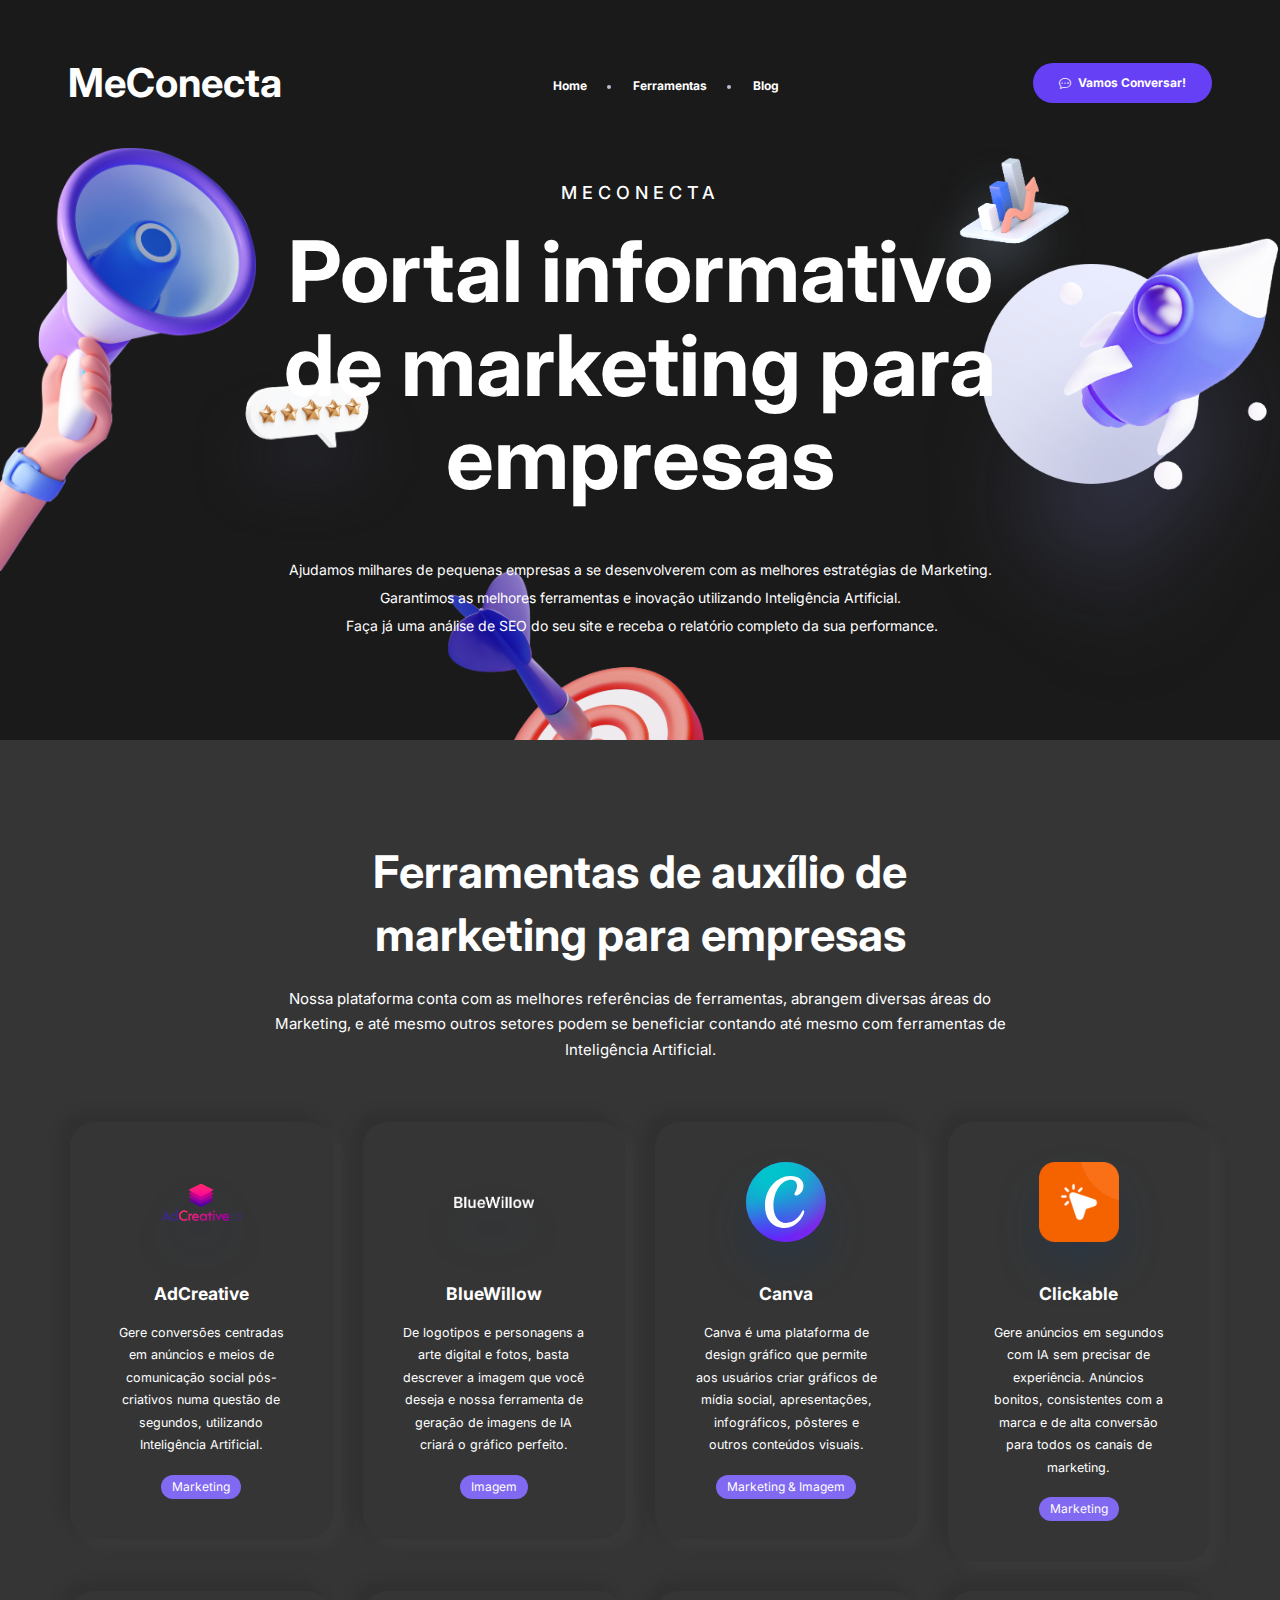
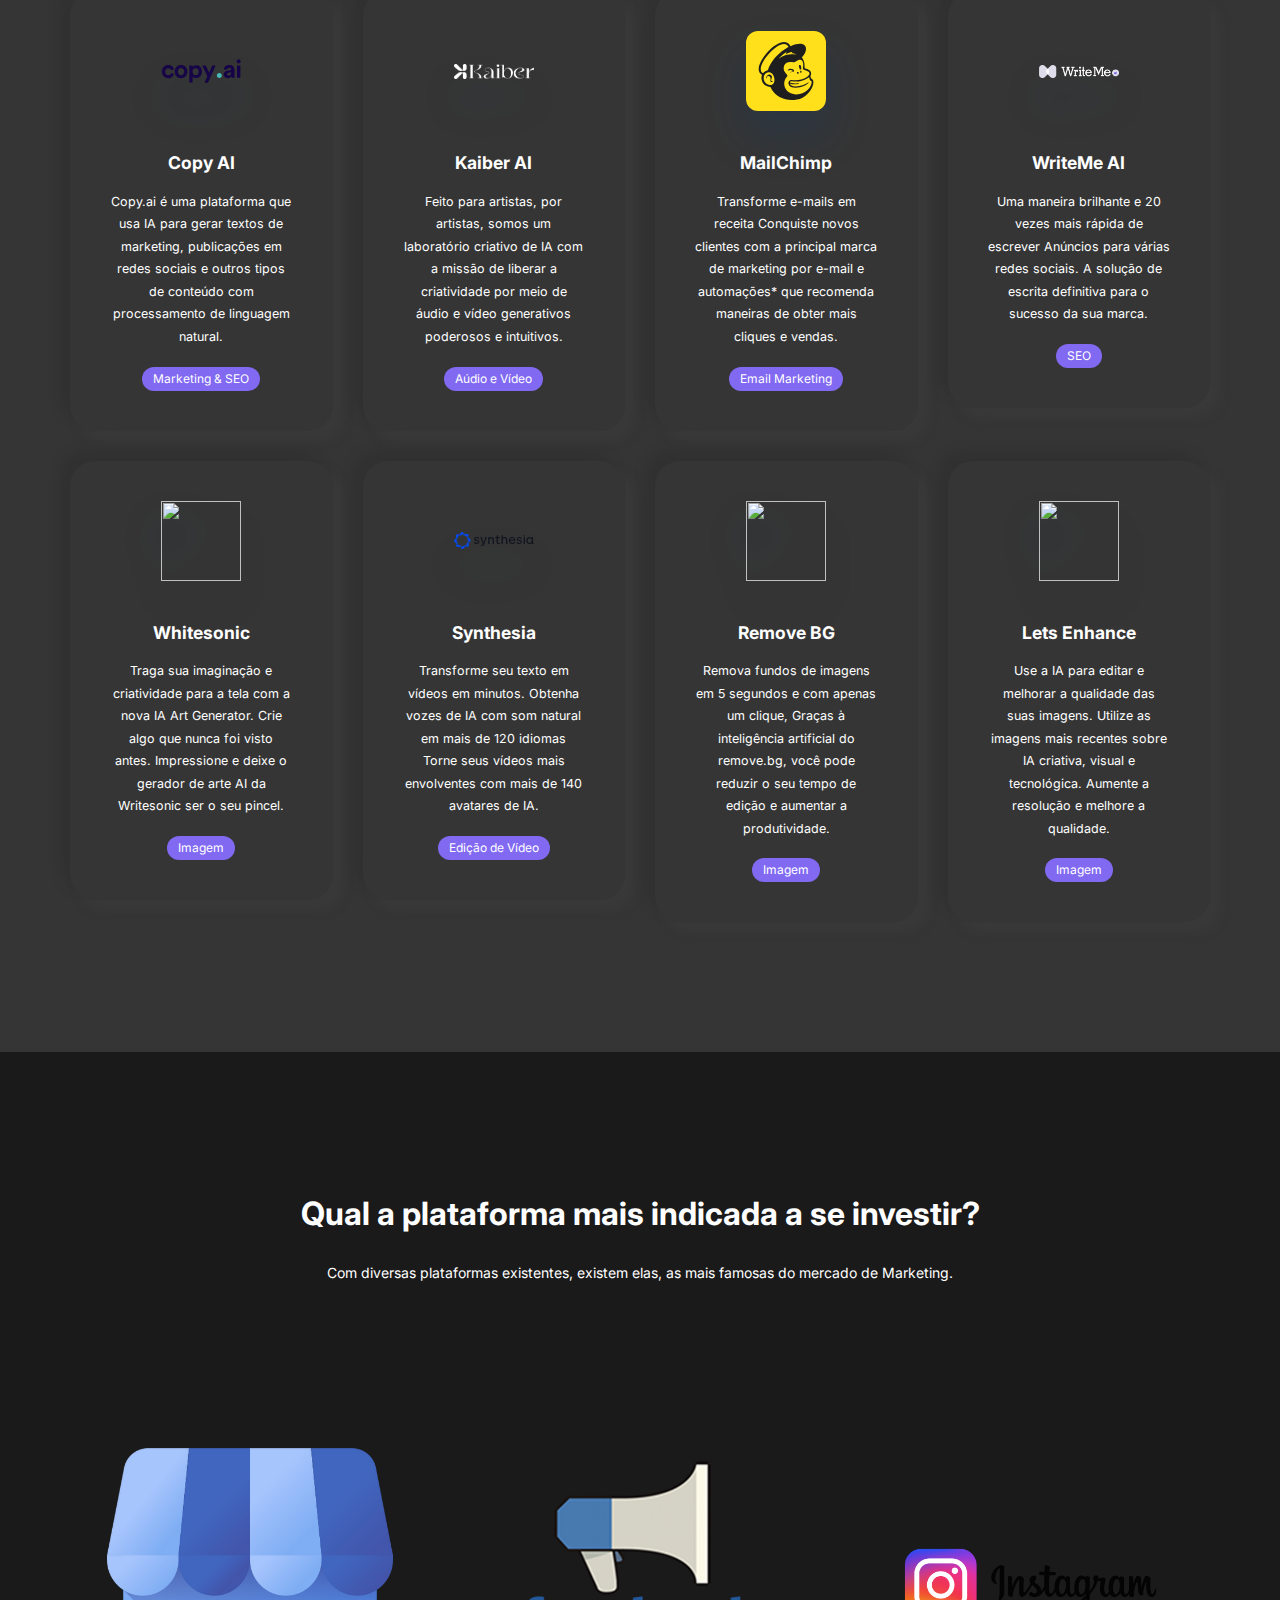
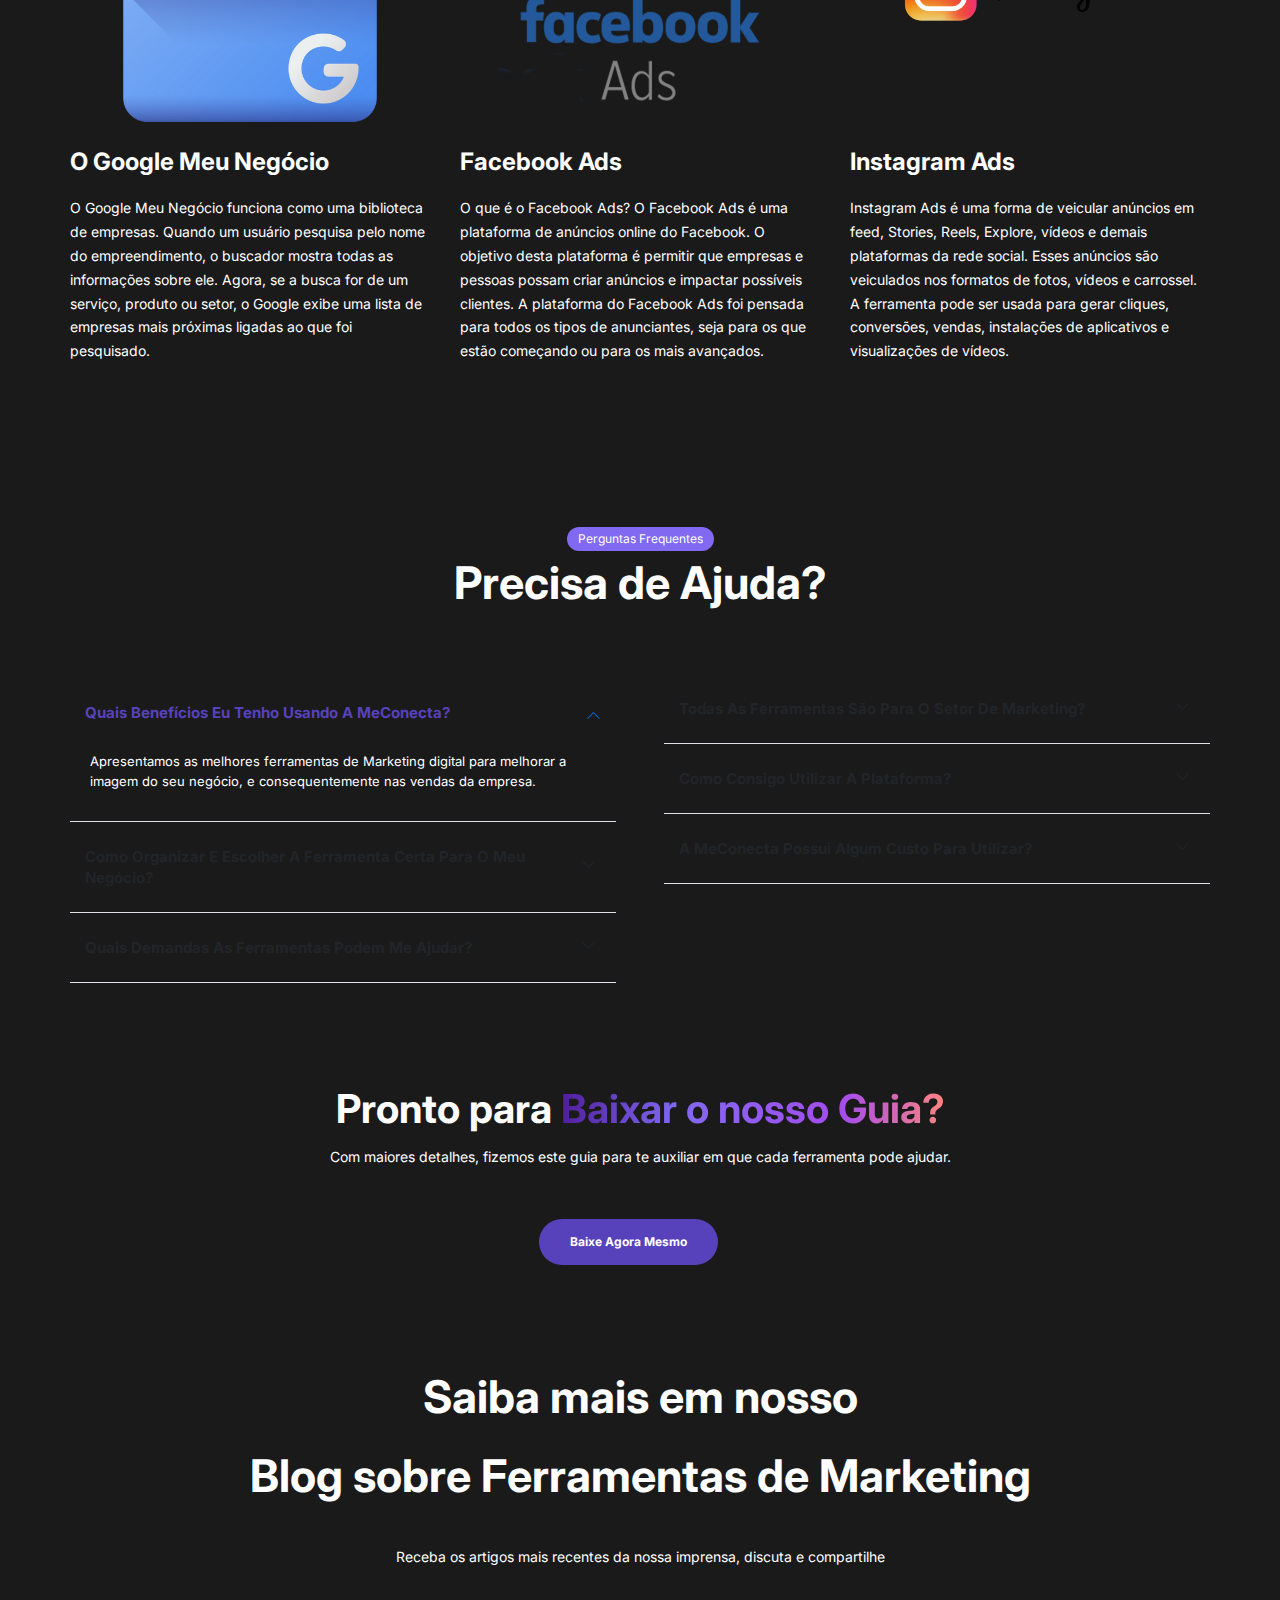
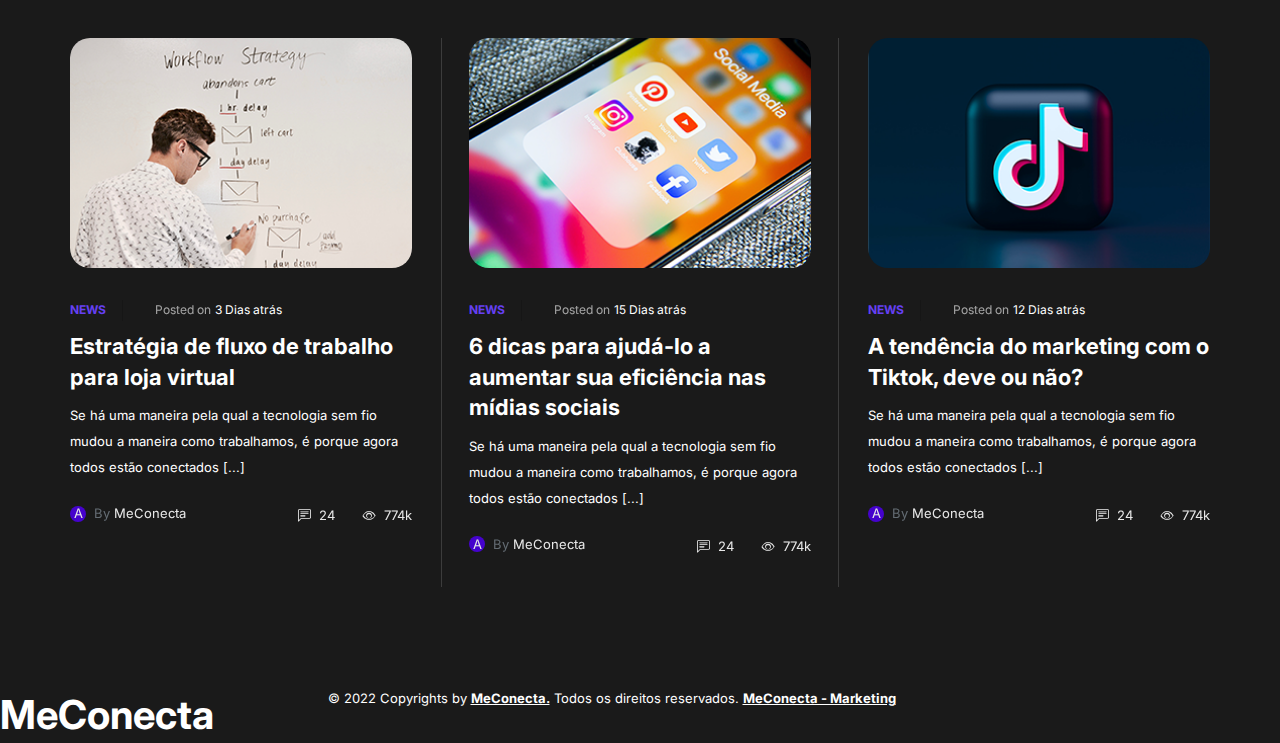
==== index.html @ 7f807933 "Update index.html" ====
<!DOCTYPE html>
<html lang="en">

<head>
    <!-- Metas -->
    <meta charset="utf-8">
    <meta http-equiv="X-UA-Compatible" content="IE=edge" />
    <meta name="viewport" content="width=device-width, initial-scale=1, maximum-scale=1" />
    <meta name="keywords" content="MeConecta - Melhores ferramentas de Marketing para pequenas e médias empresas." />
    <meta name="description" content="MeConecta - Melhores ferramentas de Marketing para pequenas e médias empresas." />
    <meta name="Fatec Projeto" content="Marketing" />

    <!-- Title  -->
    <title>MeConecta - Melhores ferramentas de Marketing para pequenas e médias empresas.</title>

    <!-- Favicon -->
    <link rel="shortcut icon" href="assets/img/fav.png" title="Favicon" sizes="16x16" />

    <!-- ====== bootstrap icons cdn ====== -->
    <link rel="stylesheet" href="https://cdn.jsdelivr.net/npm/bootstrap-icons@1.7.2/font/bootstrap-icons.css">
    <link rel="stylesheet" href="/assets/lib/bootstrap.min.css">

    <!-- ====== font family ====== -->
    <link href="https://fonts.googleapis.com/css2?family=Inter:wght@100;200;300;400;500;600;700;800;900&display=swap"
        rel="stylesheet">

    <link rel="stylesheet" href="/assets/lib/all.min.css" />
    <link rel="stylesheet" href="/assets/lib/animate.css" />
    <link rel="stylesheet" href="/assets/lib/jquery.fancybox.css" />
    <link rel="stylesheet" href="/assets/lib/lity.css" />
    <link rel="stylesheet" href="/assets/lib/swiper.min.css" />

    <!-- ====== global style ====== -->
    <link rel="stylesheet" href="/assets/style.css" />
</head>

<body>


    <!-- ====== start header ====== -->
    <header class="style-6">
        <div class="content">
            <!-- ====== start navbar ====== -->
            <nav class="navbar navbar-expand-lg navbar-light style-6">
                <div class="container-fluid">
                    <a class="navbar-brand" href="#">
                        <h1 alt="MeConecta" height="30">MeConecta</h1>
                    </a>
                    <button class="navbar-toggler" type="button" data-bs-toggle="collapse"
                        data-bs-target="#navbarSupportedContent" aria-controls="navbarSupportedContent"
                        aria-expanded="false" aria-label="Toggle navigation">
                        <span class="navbar-toggler-icon"></span>
                    </button>
                    <div class="collapse navbar-collapse" id="navbarSupportedContent">
                        <ul class="navbar-nav m-auto mb-2 mb-lg-0">
                            <li class="nav-item">
                                <a class="nav-link" href="#">
                                    Home
                                </a>
                            </li>
                            <li class="nav-item">
                                <a class="nav-link" href="#ferramentas">
                                    Ferramentas
                                </a>
                            </li>
                            <li class="nav-item">
                                <a class="nav-link" href="#blog">
                                    Blog
                                </a>
                            </li>
                        </ul>
                        <div class="nav-side">
                            <div class="d-flex align-items-center">
                                <a href="#" class="btn rounded-pill butn-blue6 hover-blue2 sm-butn fw-bold">
                                    <span>
                                        <i class="bi bi-chat-dots me-1"></i>
                                        Vamos Conversar!
                                    </span>
                                </a>
                            </div>
                        </div>
                    </div>
                </div>
            </nav>
            <!-- ====== end navbar ====== -->
            <div class="container">
                <div class="row justify-content-center">
                    <div class="col-lg-8">
                        <div class="info">
                            <h6>MeConecta</h6>
                            <h1>Portal informativo de marketing para empresas</span></h1>
                            <div class="text">
                                Ajudamos milhares de pequenas empresas a se desenvolverem com as melhores estratégias de Marketing.<br>
                                Garantimos as melhores ferramentas e inovação utilizando Inteligência Artificial.<br><span></span>
                                 Faça já uma análise de SEO do seu site e receba o relatório completo da sua performance.
                            </div>
                        </div>
                    </div>
                </div>
            </div>
        </div>
        <img src="/assets/img/header/hand_megaphone.png" alt="" class="hand-mega slide_up_down">
        <img src="/assets/img/header/target_3d.png" alt="" class="target-3d rotate-center">
        <img src="/assets/img/header/head6_rating.png" alt="" class="head6-rating scale_up_down">
        <img src="/assets/img/header/header5_linechart.png" alt="" class="head6-charts scale_up_down">
        <img src="/assets/img/header/rocket.png" alt="" class="head6-rocket">
    </header>
    <!-- ====== end header ====== -->

        <!-- ====== start features ====== -->
        <section class="features section-padding style-5 bg-gray5" id="ferramentas">
            <div class="container">
                <div class="row justify-content-center">
                    <div class="col-lg-8">
                        <div class="section-head text-center mb-60 style-5">
                            <h2 class="mb-20"> Ferramentas de auxílio de marketing para empresas</h2>
                            <p>Nossa plataforma conta com as melhores referências de ferramentas, abrangem diversas áreas do Marketing, 
                                e até mesmo outros setores podem se beneficiar contando até mesmo com ferramentas de Inteligência Artificial.
                            </p>
                        </div>
                    </div>
                </div>
                <div class="content">
                    <div class="row">
                        <div class="col-lg-3 col-sm-6">
                            <a href="https://www.clickable.so/" class="features-card mb-30 style-5">
                                <div class="icon">
                                    <img src="/assets/img/features/AdCreative-logo.svg" alt="AdCreative">
                                </div>
                                <div class="info">
                                    <h5 class="card-title">
                                        AdCreative
                                    </h5>
                                    <p class="text">
                                        Gere conversões centradas em anúncios e meios de comunicação social pós-criativos numa questão de segundos, 
                                        utilizando Inteligência Artificial.
                                    </p>
                                    <span class="btn1 rounded-pill">Marketing</span>
                                </div>
                            </a>
                        </div>
                        <div class="col-lg-3 col-sm-6">
                            <a href="https://www.bluewillow.ai/" class="features-card mb-30 style-5">
                                <div class="icon">
                                    <img src="/assets/img/features/BlueWillow.png" height="100%" alt="">
                                </div>
                                <div class="info">
                                    <h5 class="card-title">
                                        BlueWillow
                                    </h5>
                                    <p class="text">
                                        De logotipos e personagens a arte digital e fotos, basta descrever a imagem que você deseja e nossa ferramenta 
                                        de geração de imagens de IA criará o gráfico perfeito.
                                    </p>
                                    <span class="btn1 rounded-pill">Imagem</span>
                                </div>
                            </a>
                        </div>
                        <div class="col-lg-3 col-sm-6">
                            <a href="https://www.canva.com/" class="features-card mb-30 style-5">
                                <div class="icon">
                                    <img src="/assets/img/features/Canva_icon_2021.svg" alt="">
                                </div>
                                <div class="info">
                                    <h5 class="card-title">
                                        Canva
                                    </h5>
                                    <p class="text">
                                        Canva é uma plataforma de design gráfico que permite aos usuários criar gráficos de mídia social, 
                                        apresentações, infográficos, pôsteres e outros conteúdos visuais.
                                    </p>
                                    <span class="btn1 rounded-pill">Marketing & Imagem</span>
                                </div>
                            </a>
                        </div>
                        <div class="col-lg-3 col-sm-6">
                            <a href="https://www.clickable.so/" class="features-card mb-30 style-5">
                                <div class="icon">
                                    <img src="/assets/img/features/Clikable.png" alt="">
                                </div>
                                <div class="info">
                                    <h5 class="card-title">
                                        Clickable
                                    </h5>
                                    <p class="text">
                                        Gere anúncios em segundos com IA sem precisar de experiência. Anúncios bonitos, consistentes com a marca e de alta conversão para todos os canais de marketing.
                                    </p>
                                    <span class="btn1 rounded-pill">Marketing</span>
                                </div>
                            </a>
                        </div>
                        <div class="col-lg-3 col-sm-6">
                            <a href="#https://www.copy.ai/" class="features-card mb-30 mb-lg-0 style-5">
                                <div class="icon">
                                    <img src="/assets/img/features/CopyAI.svg" alt="">
                                </div>
                                <div class="info">
                                    <h5 class="card-title">
                                        Copy AI
                                    </h5>
                                    <p class="text">
                                        Copy.ai é uma plataforma que usa IA para gerar textos de marketing, publicações em redes sociais e outros tipos de conteúdo com processamento de linguagem natural.
                                    </p>
                                    <span class="btn1 rounded-pill">Marketing & SEO</span>
                                </div>
                            </a>
                        </div>
                        <div class="col-lg-3 col-sm-6">
                            <a href="#https://kaiber.ai/" class="features-card mb-30 mb-lg-0 style-5">
                                <div class="icon">
                                    <img src="/assets/img/features/KaiberAI.png" height="100%" alt="">
                                </div>
                                <div class="info">
                                    <h5 class="card-title">
                                        Kaiber AI
                                    </h5>
                                    <p class="text">
                                        Feito para artistas, por artistas, somos um laboratório criativo de IA 
                                        com a missão de liberar a criatividade por meio de áudio e vídeo generativos poderosos e intuitivos.
                                    </p>
                                    <span class="btn1 rounded-pill">Aúdio e Vídeo</span>
                                </div>
                            </a>
                        </div>
                        <div class="col-lg-3 col-sm-6">
                            <a href="https://mailchimp.com/pt-br/" class="features-card mb-30 mb-lg-0 style-5">
                                <div class="icon">
                                    <img src="/assets/img/features/mailchimp.svg" height="100%" alt="">
                                </div>
                                <div class="info">
                                    <h5 class="card-title">
                                        MailChimp
                                    </h5>
                                    <p class="text">
                                        Transforme e-mails em receita
                            Conquiste novos clientes com a principal marca de marketing por e-mail e automações* que recomenda 
                            maneiras de obter mais cliques e vendas.
                                    </p>
                                    <span class="btn1 rounded-pill">Email Marketing</span>
                                </div>
                            </a>
                        </div>
                        <div class="col-lg-3 col-sm-6">
                            <a href="https://writeme.ai/" class="features-card style-5">
                                <div class="icon">
                                    <img src="/assets/img/features/WriteMe-footer.png" height="100%" alt="">
                                </div>
                                <div class="info">
                                    <h5 class="card-title">
                                        WriteMe AI
                                    </h5>
                                    <p class="text">
                                        Uma maneira brilhante e 20 vezes mais rápida de escrever
                                        Anúncios para várias redes sociais. A solução de escrita definitiva para o sucesso da sua marca.
                                    </p>
                                    <span class="btn1 rounded-pill">SEO</span>
                                </div>
                            </a>
                        </div>
                        <div class="col-lg-3 col-sm-6">
                            <a href="#https://writesonic.com/photosonic-ai-art-generator" class="features-card mb-30 mb-lg-0 style-5">
                                <div class="icon">
                                    <img src="/assets/img/features/Writesonic.svg" alt="">
                                </div>
                                <div class="info">
                                    <h5 class="card-title">
                                        Whitesonic
                                    </h5>
                                    <p class="text">
                                        Traga sua imaginação e criatividade para a tela com a nova IA Art Generator.
                                        Crie algo que nunca foi visto antes. Impressione e deixe o gerador de arte AI da Writesonic ser o seu pincel.
                                    </p>
                                    <span class="btn1 rounded-pill">Imagem</span>
                                </div>
                            </a>
                        </div>
                        <div class="col-lg-3 col-sm-6">
                            <a href="#https://kaiber.ai/" class="features-card mb-30 mb-lg-0 style-5">
                                <div class="icon">
                                    <img src="/assets/img/features/Synthesia-logo.svg" height="100%" alt="">
                                </div>
                                <div class="info">
                                    <h5 class="card-title">
                                        Synthesia
                                    </h5>
                                    <p class="text">
                                        Transforme seu texto em vídeos em minutos. Obtenha vozes de IA com som natural em mais de 120 idiomas
                                        Torne seus vídeos mais envolventes com mais de 140 avatares de IA.
                                        
                                    </p>
                                    <span class="btn1 rounded-pill">Edição de Vídeo</span>
                                </div>
                            </a>
                        </div>
                        <div class="col-lg-3 col-sm-6">
                            <a href="https://www.remove.bg/pt-br" class="features-card mb-30 mb-lg-0 style-5">
                                <div class="icon">
                                    <img src="/assets/img/features/remove-bg.png" height="100%" alt="">
                                </div>
                                <div class="info">
                                    <h5 class="card-title">
                                        Remove BG
                                    </h5>
                                    <p class="text">
                                        Remova fundos de imagens em 5 segundos e com apenas um clique, Graças à inteligência artificial do remove.bg, 
                                        você pode reduzir o seu tempo de edição e aumentar a produtividade.
                                    </p>
                                    <span class="btn1 rounded-pill">Imagem</span>
                                </div>
                            </a>
                        </div>
                        <div class="col-lg-3 col-sm-6">
                            <a href="https://letsenhance.io/" class="features-card style-5">
                                <div class="icon">
                                    <img src="/assets/img/features/lets-enhance.jpg" height="100%" alt="">
                                </div>
                                <div class="info">
                                    <h5 class="card-title">
                                        Lets Enhance
                                    </h5>
                                    <p class="text">
                                        Use a IA para editar e melhorar a qualidade das suas imagens. Utilize as imagens mais recentes sobre IA criativa, visual e tecnológica. Aumente a resolução e melhore a qualidade.
                                    </p>
                                    <span class="btn1 rounded-pill">Imagem</span>
                                </div>
                            </a>
                        </div>
                    </div>
                </div>
            </div>
        </section>
        <!-- ====== end of features ====== -->

        <!-- ====== start of values ====== -->
        <section id="values" class="values">

            <div class="container aos-init aos-animate" data-aos="fade-up">
      
              <header class="section-header">
                <h2>Qual a plataforma mais indicada a se investir?</h2>
                <p><br>Com diversas plataformas existentes, existem elas, as mais famosas do mercado de Marketing.</p>
              </header>
      
              <div class="row">
      
                <div class="col-lg-4 aos-init aos-animate" data-aos="fade-up" data-aos-delay="200">
                  <div class="box">
                    <img src="assets/img/header/Google Meu Negócio.png" class="img-fluid" alt="">
                    <h3>O Google Meu Negócio</h3>
                    <p>O Google Meu Negócio funciona como uma biblioteca de empresas. Quando um usuário pesquisa pelo nome do empreendimento, o buscador mostra todas as informações sobre ele. Agora, se a busca for de um serviço, produto ou setor, o Google exibe uma lista de empresas mais próximas ligadas ao que foi pesquisado.</p>
                  </div>
                </div>
      
                <div class="col-lg-4 mt-4 mt-lg-0 aos-init aos-animate" data-aos="fade-up" data-aos-delay="400">
                  <div class="box">
                    <img src="assets/img/header/facebook-ads.png" class="img-fluid" alt="">
                    <h3>Facebook Ads</h3>
                    <p>O que é o Facebook Ads?
                        O Facebook Ads é uma plataforma de anúncios online do Facebook. O objetivo desta plataforma é permitir que empresas e pessoas possam criar anúncios e impactar possíveis clientes. A plataforma do Facebook Ads foi pensada para todos os tipos de anunciantes, seja para os que estão começando ou para os mais avançados.</p>
                  </div>
                </div>
      
                <div class="col-lg-4 mt-4 mt-lg-0 aos-init aos-animate" data-aos="fade-up" data-aos-delay="600">
                  <div class="box">
                    <img src="assets/img/header/instagram-ads.png" class="img-fluid" alt="">
                    <h3>Instagram Ads</h3>
                    <p>Instagram Ads é uma forma de veicular anúncios em feed, Stories, Reels, Explore, vídeos e demais plataformas da rede social. Esses anúncios são veiculados nos formatos de fotos, vídeos e carrossel. A ferramenta pode ser usada para gerar cliques, conversões, vendas, instalações de aplicativos e visualizações de vídeos.</p>
                  </div>
                </div>
      
              </div>
      
            </div>
      
          </section>




        <!-- ====== start of FAQ ====== -->
        <section data-scroll-index="7" class="faq section-padding style-4 pt-50">
            <div class="container">
                <div class="section-head text-center mb-60 style-5">
                    <small class="btn1 rounded-pill">Perguntas Frequentes</small>
                        <h2 class="mb-20"> Precisa de <span>Ajuda?</span>
                        </h2>
                    </div>
                    <div class="content"><div class="faq style-3 style-4">
                        <div id="accordionSt4" class="accordion">
                            <div class="row gx-5">
                                <div class="col-lg-6">
                                    <div class="accordion-item border-bottom rounded-0">
                                        <p class="text">
                                        <button type="button" data-bs-toggle="collapse" data-bs-target="#collapse11" aria-expanded="true" aria-controls="collapse11" class="accordion-button rounded-0 py-4">
                                        Quais benefícios eu tenho usando a MeConecta?
                                        </button>
                                    </p>
                                    <div id="collapse11" aria-labelledby="heading11" data-bs-parent="#accordionSt4" class="accordion-collapse rounded-0 collapse show" style="">
                                        <div class="accordion-body">
                                            <span>Apresentamos as melhores ferramentas de Marketing digital para melhorar a imagem do seu negócio, e consequentemente nas vendas da empresa.</span>
                                        </div>
                                    </div>
                                </div>
                                <div class="accordion-item border-bottom rounded-0">
                                    <h2 id="heading12" class="accordion-header">
                                        <button type="button" data-bs-toggle="collapse" data-bs-target="#collapse12" aria-expanded="true" aria-controls="collapse12" class="accordion-button collapsed rounded-0 py-4">
                                        Como organizar e escolher a ferramenta certa para o meu negócio?
                                        </button>
                                    </h2>
                                    <div id="collapse12" aria-labelledby="heading12" data-bs-parent="#accordionSt4" class="accordion-collapse collapse rounded-0">
                                        <div class="accordion-body">
                                            <span>Disponibilizamos o Guia Prático na seção abaixo para que você possa consultar todas as ferramentas e plataformas  <br>  e escolher conforme a sua necessidade a melhor para o seu caso.</span>
                                        </div>
                                    </div>
                                </div>
                                <div class="accordion-item border-bottom rounded-0">
                                    <h2 id="heading13" class="accordion-header">
                                        <button type="button" data-bs-toggle="collapse" data-bs-target="#collapse13" aria-expanded="true" aria-controls="collapse13" class="accordion-button collapsed rounded-0 py-4">
                                            Quais demandas as ferramentas podem me ajudar?
                                        </button>
                                    </h2>
                                    <div id="collapse13" aria-labelledby="heading13" data-bs-parent="#accordionSt4" class="accordion-collapse collapse rounded-0"><div class="accordion-body">
                                        <span>Principalmente em melhorar a imagem do negócio, do produto, auxiliando também no anúncio em que a empresa está inserida </span>
                                    </div>
                                </div>
                            </div>
                            <!----><!----><!----><!----><!---->
                        </div>
                        <div class="col-lg-6">
                            <!----><!----><!----><!---->
                            <div class="accordion-item border-bottom rounded-0">
                                <h2 id="heading15" class="accordion-header">
                                    <button type="button" data-bs-toggle="collapse" data-bs-target="#collapse15" aria-expanded="false" aria-controls="collapse15" class="accordion-button rounded-0 py-4 collapsed">
                                    Todas as ferramentas são para o setor de Marketing?
                                </button>
                            </h2>
                            <div id="collapse15" aria-labelledby="heading15" data-bs-parent="#accordionSt4" class="accordion-collapse rounded-0 collapse" style="">
                                <div class="accordion-body">
                                    <span>Todas as ferramentas no geral, foram referenciadas visando a facilidade em melhorar o marketing. <br>  Porém, pode ser utilizado para qualquer outra área que necessite da ferramenta.</span>
                                </div>
                            </div>
                        </div>
                        <div class="accordion-item border-bottom rounded-0">
                            <h2 id="heading16" class="accordion-header"><button type="button" data-bs-toggle="collapse" data-bs-target="#collapse16" aria-expanded="true" aria-controls="collapse16" class="accordion-button collapsed rounded-0 py-4">
                                    Como consigo utilizar a plataforma?
                                </button></h2> <div id="collapse16" aria-labelledby="heading16" data-bs-parent="#accordionSt4" class="accordion-collapse collapse rounded-0"><div class="accordion-body">
                                    <span>A Plataforma MeConecta é muito simples, basta acompanhar nossas principais ferramentas citadas<br> e escolher a melhor que possa lhe atender.</span>
                                </div>
                            </div>
                        </div>
                        <div class="accordion-item border-bottom rounded-0">
                            <h2 id="heading17" class="accordion-header">
                                <button type="button" data-bs-toggle="collapse" data-bs-target="#collapse17" aria-expanded="true" aria-controls="collapse17" class="accordion-button collapsed rounded-0 py-4">
                                    A MeConecta possui algum custo para utilizar?
                                </button>
                            </h2>
                            <div id="collapse17" aria-labelledby="heading17" data-bs-parent="#accordionSt4" class="accordion-collapse collapse rounded-0">
                                <div class="accordion-body">
                                    <span>A MeConecta é totalmente gratuito, prezamos muito pela democratização do uso da tecnologia para pequenos negócios.<br> Sempre atendendo a expectativa do usuário.</span>
                                </div>
                            </div>
                        </div>
                        </div>
                    </div>
                </div>
            </div>
        </div>
    </div>
    </section>
    <!-- ====== end of FAQ ====== -->

    <!-- ====== start download ====== -->
    <div class="section-head text-center style-4">
        <h2 class="mb-10"> Pronto para <span> Baixar o nosso Guia? </span> </h2>
        <p>Com maiores detalhes, fizemos este guia para te auxiliar em que cada ferramenta pode ajudar.</p>
        <div class="d-flex align-items-center justify-content-center mt-50">
            <a href="https://drive.google.com/file/d/1vTA35R2O-RODLUB65chz5F9TrOnXUB9N/view?usp=drive_link" class="btn rounded-pill bg-blue4 fw-bold text-white me-4" target="_blank">
                <small>Baixe agora mesmo </small>
            </a>
        </div>
    </div>

    <!--Contents-->
    <main>

        <!-- ====== start blog ====== -->
        <section class="blog section-padding style-6">
            <div class="container">
                <div class="section-head mb-70 style-6 text-center" id="blog">
                    <h2 class="mb-20"> Saiba mais em nosso 
                        <span> <small> Blog sobre Ferramentas de Marketing </small> </span>
                    </h2>
                    <p class="color-666">Receba os artigos mais recentes da nossa imprensa, discuta e compartilhe</p>
                </div>
                <div class="content">
                    <div class="blog-card style-6">
                        <a href="page-single-post-5#" class="img img-cover d-block">
                            <img src="assets/img/blog/9.png" alt="">
                        </a>
                        <div class="info">
                            <div class="date"> 
                                <a href="#" class="small color-blue6 fs-12px pe-3 border-end brd-gray text-uppercase fw-bold me-3"> news </a>
                                <small class="op-6 fs-12px"> <i class="far fa-clock"></i> Posted on </small>
                                <a href="#" class="fs-12px">3 Dias atrás</a>
                            </div>
                            <h4 class="blog-title">
                                <a href="page-single-post-5#">Estratégia de fluxo de trabalho para loja virtual</a>
                            </h4>
                            <div class="text">
                                Se há uma maneira pela qual a tecnologia sem fio mudou a maneira como trabalhamos, é porque agora todos estão conectados [...]
                            </div>
                            <div class="d-flex small mt-20 align-items-center justify-content-between op-9">
                                <div class="l_side d-flex align-items-center">
                                    <span class="icon-10 rounded-circle d-inline-flex justify-content-center align-items-center text-uppercase bg-blue2 p-2 me-2  text-white">
                                        a
                                    </span>
                                    <a href="#">
                                        <small class="text-muted">By</small> MeConecta
                                    </a>
                                </div>
                                <div class="r-side mt-1">
                                    <i class="bi bi-chat-left-text me-1"></i>
                                    <a href="#">24</a>
                                    <i class="bi bi-eye ms-4 me-1"></i>
                                    <a href="#">774k</a>
                                </div>
                            </div>
                        </div>
                    </div>
                    <div class="blog-card card-center style-6">
                        <a href="page-single-post-5#" class="img img-cover d-block">
                            <img src="/assets/img/blog/10.png" alt="">
                        </a>
                        <div class="info">
                            <div class="date"> 
                                <a href="#" class="small color-blue6 fs-12px pe-3 border-end brd-gray text-uppercase fw-bold me-3"> news </a>
                                <small class="op-6 fs-12px"> <i class="far fa-clock"></i> Posted on </small>
                                <a href="#" class="fs-12px">15 Dias atrás</a>
                            </div>
                            <h4 class="blog-title">
                                <a href="page-single-post-5#">6 dicas para ajudá-lo a aumentar sua eficiência nas mídias sociais</a>
                            </h4>
                            <div class="text">
                                Se há uma maneira pela qual a tecnologia sem fio mudou a maneira como trabalhamos, é porque agora todos estão conectados [...]
                            </div>
                            <div class="d-flex small mt-20 align-items-center justify-content-between op-9">
                                <div class="l_side d-flex align-items-center">
                                    <span class="icon-10 rounded-circle d-inline-flex justify-content-center align-items-center text-uppercase bg-blue2 p-2 me-2  text-white">
                                        a
                                    </span>
                                    <a href="#">
                                        <small class="text-muted">By</small> MeConecta
                                    </a>
                                </div>
                                <div class="r-side mt-1">
                                    <i class="bi bi-chat-left-text me-1"></i>
                                    <a href="#">24</a>
                                    <i class="bi bi-eye ms-4 me-1"></i>
                                    <a href="#">774k</a>
                                </div>
                            </div>
                        </div>
                    </div>
                    <div class="blog-card style-6">
                        <a href="page-single-post-5#" class="img img-cover d-block">
                            <img src="/assets/img/blog/11.png" alt="">
                        </a>
                        <div class="info">
                            <div class="date"> 
                                <a href="#" class="small color-blue6 fs-12px pe-3 border-end brd-gray text-uppercase fw-bold me-3"> news </a>
                                <small class="op-6 fs-12px"> <i class="far fa-clock"></i> Posted on </small>
                                <a href="#" class="fs-12px">12 Dias atrás</a>
                            </div>
                            <h4 class="blog-title">
                                <a href="page-single-post-5#">A tendência do marketing com o Tiktok, deve ou não?</a>
                            </h4>
                            <div class="text">
                                Se há uma maneira pela qual a tecnologia sem fio mudou a maneira como trabalhamos, é porque agora todos estão conectados [...]
                            </div>
                            <div class="d-flex small mt-20 align-items-center justify-content-between op-9">
                                <div class="l_side d-flex align-items-center">
                                    <span class="icon-10 rounded-circle d-inline-flex justify-content-center align-items-center text-uppercase bg-blue2 p-2 me-2  text-white">
                                        a
                                    </span>
                                    <a href="#">
                                        <small class="text-muted">By</small> MeConecta
                                    </a>
                                </div>
                                <div class="r-side mt-1">
                                    <i class="bi bi-chat-left-text me-1"></i>
                                    <a href="#">24</a>
                                    <i class="bi bi-eye ms-4 me-1"></i>
                                    <a href="#">774k</a>
                                </div>
                            </div>
                        </div>
                    </div>
                </div>
            </div>
        </section>
        <!-- ====== end blog ====== -->


    </main>
    <!--End-Contents-->
    <footer>
        <div class="foot">
            <div class="row">
                <div class="col-lg-3 col-sm-6">
                    <div class="logo">
                        <h1 alt="MeConecta" height="30">MeConecta</h1>
                    </div>
                    </div>
                    <div class="col-lg-6">
                        <small class="small">
                            © 2022 Copyrights by <small class="fw-bold text-decoration-underline">MeConecta.</small> Todos os direitos reservados.
                            <a href="https://themeforest.net/user/themescamp" class="fw-bold text-decoration-underline">MeConecta - Marketing</a>
                    </small>
                </div>
            </div>
        </div>
    </footer>
    <!-- ====== end footer ====== -->

    <!-- ====== start to top button ====== -->
    <a href="#" class="to_top bg-gray rounded-circle icon-40 d-inline-flex align-items-center justify-content-center">
        <i class="bi bi-chevron-up fs-6 text-dark"></i>
    </a>
    <!-- ====== end to top button ====== -->

    <!-- ====== request ====== -->
    <script src="/js/lib/jquery-migrate-3.0.0.min.js"></script>
    <script src="/js/lib/bootstrap.bundle.min.js"></script>
    <script src="/js/lib/wow.min.js"></script>
    <script src="/js/lib/jquery.fancybox.js"></script>
    <script src="/js/lib/lity.js"></script>
    <script src="/js/lib/swiper.min.js"></script>
    <script src="/js/lib/jquery.waypoints.min.js"></script>
    <script src="/js/lib/jquery.counterup.js"></script>
    <!-- <script src="assets/js/lib/pace.js"></script> -->
    <script src="/js/lib/scrollIt.min.js"></script>
    <script src="/js/main.js"></script>

</body>

</html>
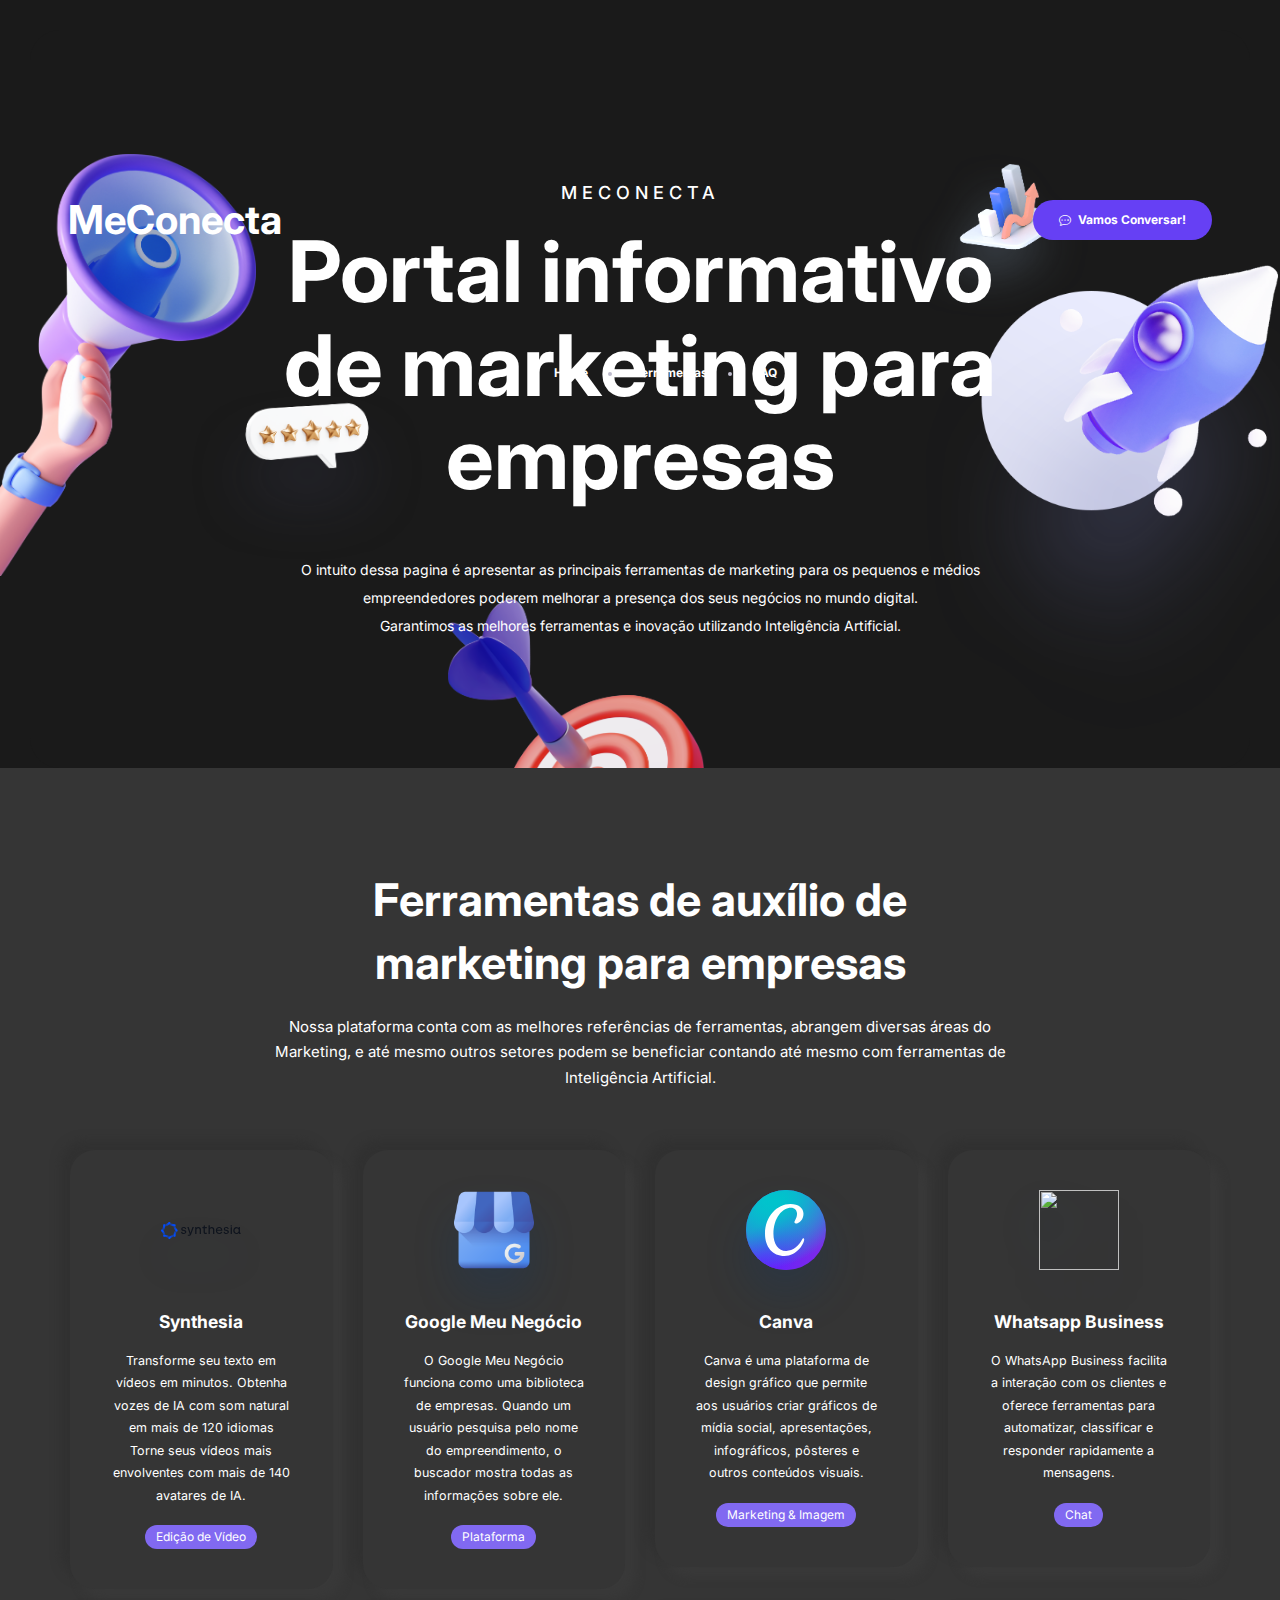
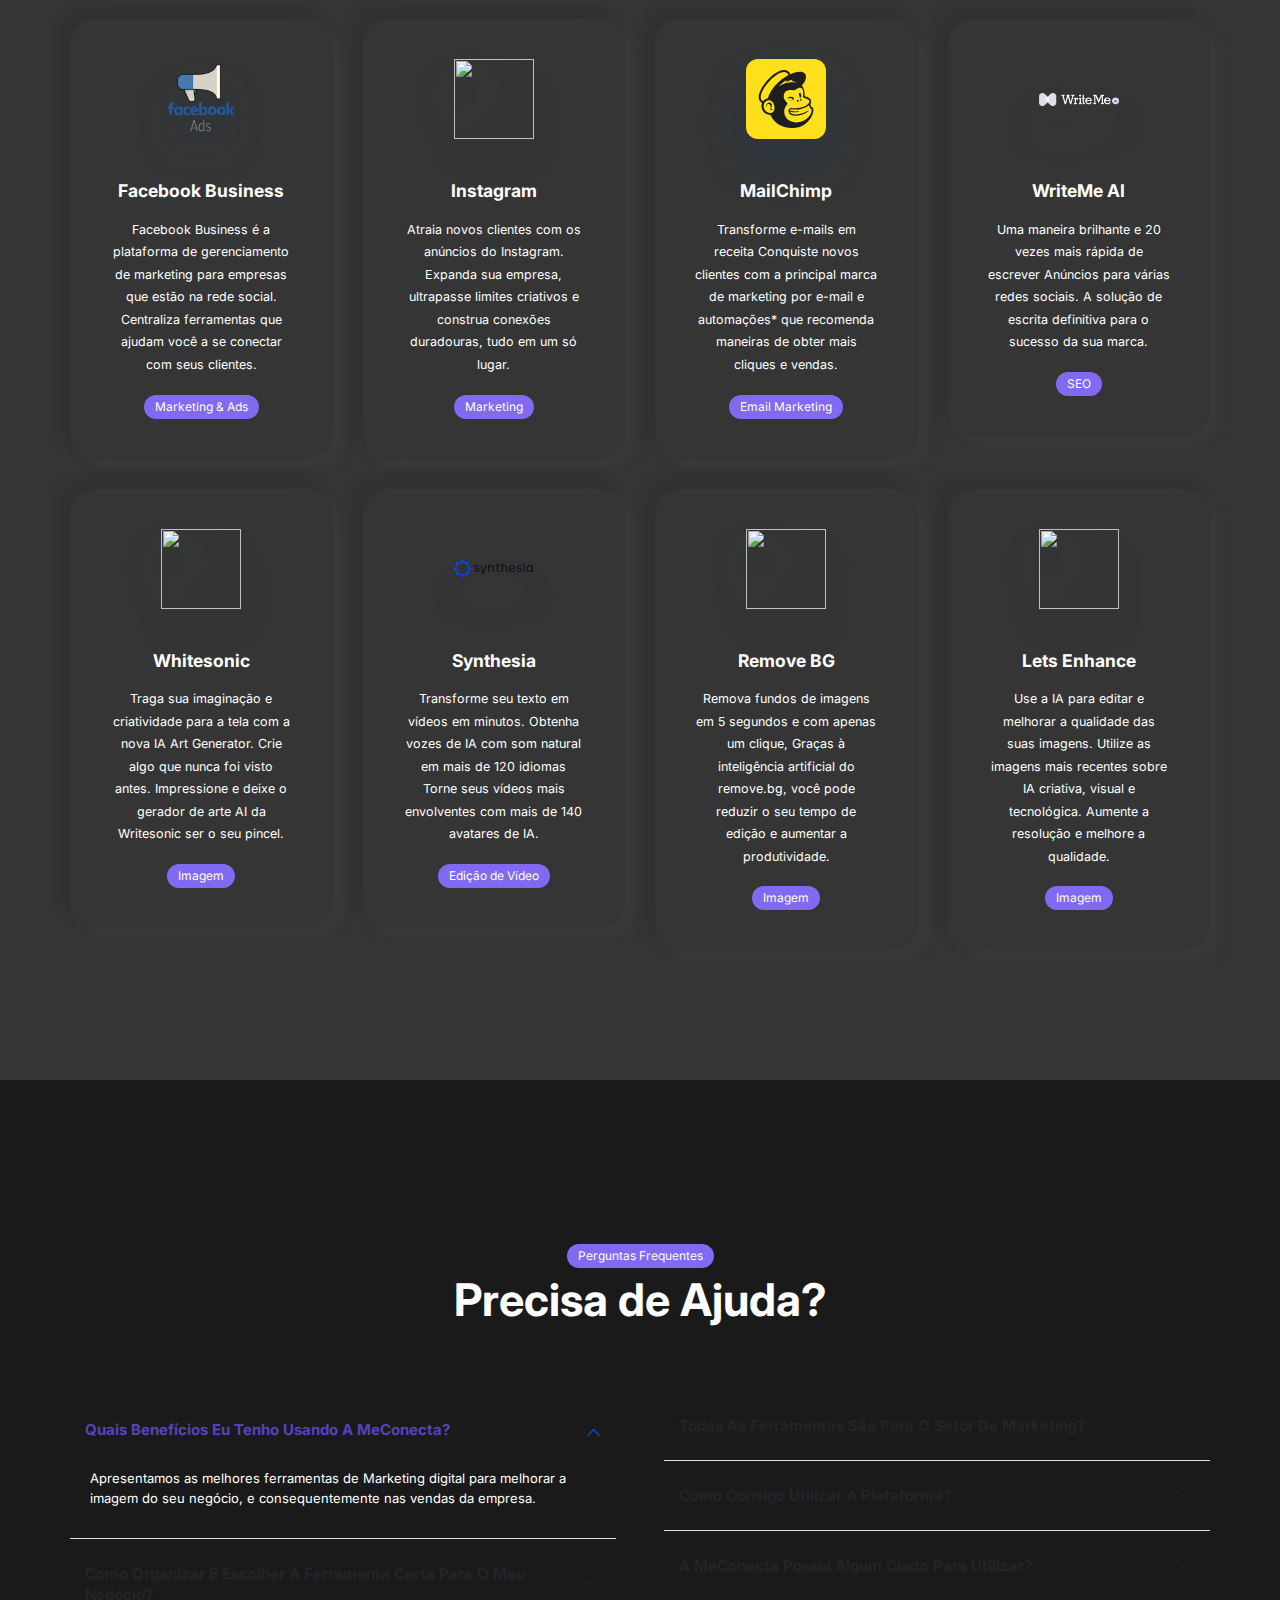
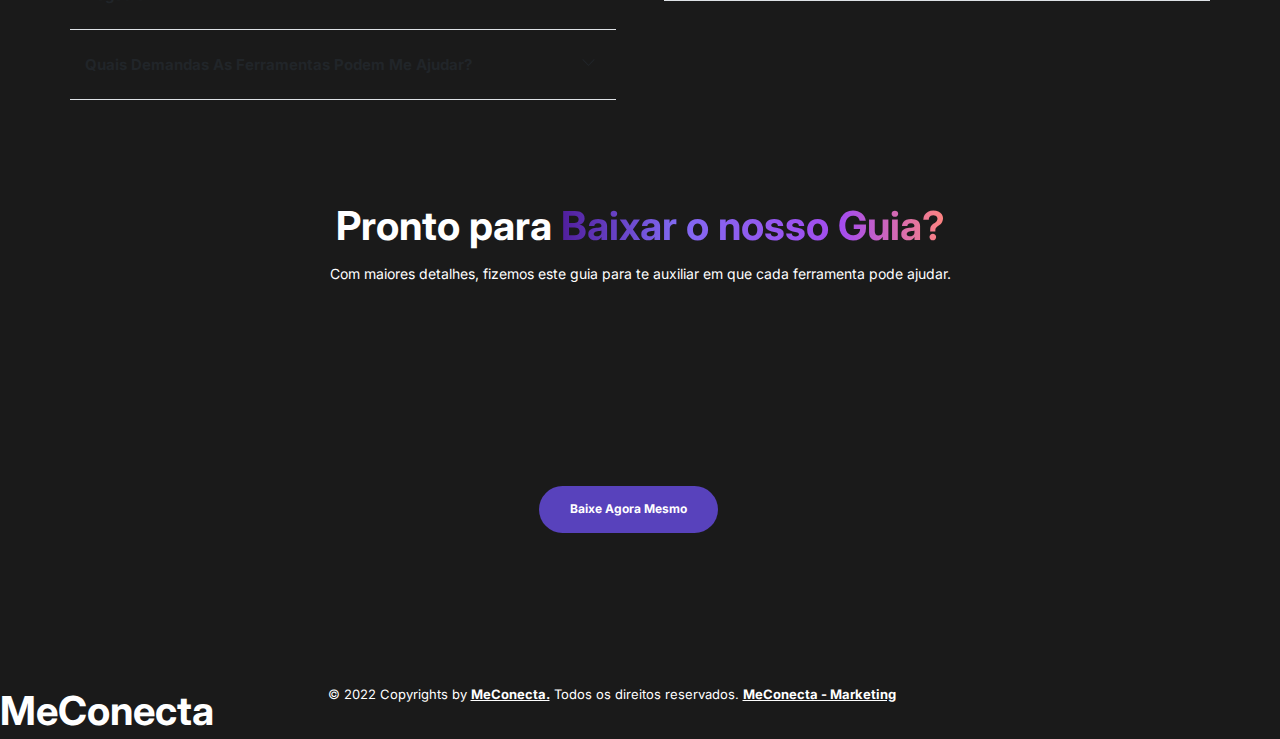
==== commit eaacc7ca: "Update index.html" ====
--- a/index.html
+++ b/index.html
@@ -64,8 +64,8 @@
                                 </a>
                             </li>
                             <li class="nav-item">
-                                <a class="nav-link" href="#blog">
-                                    Blog
+                                <a class="nav-link" href="#faq">
+                                    FAQ
                                 </a>
                             </li>
                         </ul>
@@ -90,9 +90,10 @@
                             <h6>MeConecta</h6>
                             <h1>Portal informativo de marketing para empresas</span></h1>
                             <div class="text">
-                                Ajudamos milhares de pequenas empresas a se desenvolverem com as melhores estratégias de Marketing.<br>
+                                O intuito dessa pagina é apresentar as principais ferramentas de marketing para os pequenos e médios empreendedores 
+                                poderem melhorar a presença dos seus negócios no mundo digital.
+                                <br>
                                 Garantimos as melhores ferramentas e inovação utilizando Inteligência Artificial.<br><span></span>
-                                 Faça já uma análise de SEO do seu site e receba o relatório completo da sua performance.
                             </div>
                         </div>
                     </div>
@@ -123,36 +124,36 @@
                 <div class="content">
                     <div class="row">
                         <div class="col-lg-3 col-sm-6">
-                            <a href="https://www.clickable.so/" class="features-card mb-30 style-5">
-                                <div class="icon">
-                                    <img src="/assets/img/features/AdCreative-logo.svg" alt="AdCreative">
-                                </div>
-                                <div class="info">
-                                    <h5 class="card-title">
-                                        AdCreative
-                                    </h5>
-                                    <p class="text">
-                                        Gere conversões centradas em anúncios e meios de comunicação social pós-criativos numa questão de segundos, 
-                                        utilizando Inteligência Artificial.
-                                    </p>
-                                    <span class="btn1 rounded-pill">Marketing</span>
-                                </div>
-                            </a>
-                        </div>
-                        <div class="col-lg-3 col-sm-6">
-                            <a href="https://www.bluewillow.ai/" class="features-card mb-30 style-5">
-                                <div class="icon">
-                                    <img src="/assets/img/features/BlueWillow.png" height="100%" alt="">
-                                </div>
-                                <div class="info">
-                                    <h5 class="card-title">
-                                        BlueWillow
-                                    </h5>
-                                    <p class="text">
-                                        De logotipos e personagens a arte digital e fotos, basta descrever a imagem que você deseja e nossa ferramenta 
-                                        de geração de imagens de IA criará o gráfico perfeito.
-                                    </p>
-                                    <span class="btn1 rounded-pill">Imagem</span>
+                            <a href="#https://www.synthesia.io/" class="features-card mb-30 mb-lg-0 style-5">
+                                <div class="icon">
+                                    <img src="/assets/img/features/Synthesia-logo.svg" height="100%" alt="">
+                                </div>
+                                <div class="info">
+                                    <h5 class="card-title">
+                                        Synthesia
+                                    </h5>
+                                    <p class="text">
+                                        Transforme seu texto em vídeos em minutos. Obtenha vozes de IA com som natural em mais de 120 idiomas
+                                        Torne seus vídeos mais envolventes com mais de 140 avatares de IA.
+                                        
+                                    </p>
+                                    <span class="btn1 rounded-pill">Edição de Vídeo</span>
+                                </div>
+                            </a>
+                        </div>
+                        <div class="col-lg-3 col-sm-6">
+                            <a href="https://www.google.com/intl/pt-BR_br/business/" class="features-card mb-30 style-5">
+                                <div class="icon">
+                                    <img src="/assets/img/header/Google Meu Negócio.png" height="100%" alt="">
+                                </div>
+                                <div class="info">
+                                    <h5 class="card-title">
+                                        Google Meu Negócio
+                                    </h5>
+                                    <p class="text">
+                                        O Google Meu Negócio funciona como uma biblioteca de empresas. Quando um usuário pesquisa pelo nome do empreendimento, o buscador mostra todas as informações sobre ele. 
+                                    </p>
+                                    <span class="btn1 rounded-pill">Plataforma</span>
                                 </div>
                             </a>
                         </div>
@@ -174,51 +175,52 @@
                             </a>
                         </div>
                         <div class="col-lg-3 col-sm-6">
-                            <a href="https://www.clickable.so/" class="features-card mb-30 style-5">
-                                <div class="icon">
-                                    <img src="/assets/img/features/Clikable.png" alt="">
-                                </div>
-                                <div class="info">
-                                    <h5 class="card-title">
-                                        Clickable
-                                    </h5>
-                                    <p class="text">
-                                        Gere anúncios em segundos com IA sem precisar de experiência. Anúncios bonitos, consistentes com a marca e de alta conversão para todos os canais de marketing.
+                            <a href="https://business.whatsapp.com/?lang=pt_BR" class="features-card mb-30 style-5">
+                                <div class="icon">
+                                    <img src="/assets/img/features/whatsapp-business.png" alt="">
+                                </div>
+                                <div class="info">
+                                    <h5 class="card-title">
+                                        Whatsapp Business
+                                    </h5>
+                                    <p class="text">
+                                        O WhatsApp Business facilita a interação com os clientes e oferece ferramentas para automatizar, classificar e responder rapidamente a mensagens.
+                                    </p>
+                                    <span class="btn1 rounded-pill">Chat</span>
+                                </div>
+                            </a>
+                        </div>
+                        <div class="col-lg-3 col-sm-6">
+                            <a href="#https://business.facebook.com/" class="features-card mb-30 mb-lg-0 style-5">
+                                <div class="icon">
+                                    <img src="/assets/img/header/facebook-ads.png" alt="">
+                                </div>
+                                <div class="info">
+                                    <h5 class="card-title">
+                                        Facebook Business
+                                    </h5>
+                                    <p class="text">
+                                        Facebook Business é a plataforma de gerenciamento de marketing para empresas que estão na rede social.
+                                        Centraliza ferramentas que ajudam você a se conectar com seus clientes.
+                                    </p>
+                                    <span class="btn1 rounded-pill">Marketing & Ads</span>
+                                </div>
+                            </a>
+                        </div>
+                        <div class="col-lg-3 col-sm-6">
+                            <a href="#https://business.instagram.com/?locale=pt_BR" class="features-card mb-30 mb-lg-0 style-5">
+                                <div class="icon">
+                                    <img src="/assets/img/features/instagram-ads.png" height="100%" alt="">
+                                </div>
+                                <div class="info">
+                                    <h5 class="card-title">
+                                        Instagram
+                                    </h5>
+                                    <p class="text">
+                                        Atraia novos clientes com os anúncios do Instagram. Expanda sua empresa,  
+                                        ultrapasse limites criativos e construa conexões duradouras, tudo em um só lugar.
                                     </p>
                                     <span class="btn1 rounded-pill">Marketing</span>
-                                </div>
-                            </a>
-                        </div>
-                        <div class="col-lg-3 col-sm-6">
-                            <a href="#https://www.copy.ai/" class="features-card mb-30 mb-lg-0 style-5">
-                                <div class="icon">
-                                    <img src="/assets/img/features/CopyAI.svg" alt="">
-                                </div>
-                                <div class="info">
-                                    <h5 class="card-title">
-                                        Copy AI
-                                    </h5>
-                                    <p class="text">
-                                        Copy.ai é uma plataforma que usa IA para gerar textos de marketing, publicações em redes sociais e outros tipos de conteúdo com processamento de linguagem natural.
-                                    </p>
-                                    <span class="btn1 rounded-pill">Marketing & SEO</span>
-                                </div>
-                            </a>
-                        </div>
-                        <div class="col-lg-3 col-sm-6">
-                            <a href="#https://kaiber.ai/" class="features-card mb-30 mb-lg-0 style-5">
-                                <div class="icon">
-                                    <img src="/assets/img/features/KaiberAI.png" height="100%" alt="">
-                                </div>
-                                <div class="info">
-                                    <h5 class="card-title">
-                                        Kaiber AI
-                                    </h5>
-                                    <p class="text">
-                                        Feito para artistas, por artistas, somos um laboratório criativo de IA 
-                                        com a missão de liberar a criatividade por meio de áudio e vídeo generativos poderosos e intuitivos.
-                                    </p>
-                                    <span class="btn1 rounded-pill">Aúdio e Vídeo</span>
                                 </div>
                             </a>
                         </div>
@@ -330,50 +332,6 @@
             </div>
         </section>
         <!-- ====== end of features ====== -->
-
-        <!-- ====== start of values ====== -->
-        <section id="values" class="values">
-
-            <div class="container aos-init aos-animate" data-aos="fade-up">
-      
-              <header class="section-header">
-                <h2>Qual a plataforma mais indicada a se investir?</h2>
-                <p><br>Com diversas plataformas existentes, existem elas, as mais famosas do mercado de Marketing.</p>
-              </header>
-      
-              <div class="row">
-      
-                <div class="col-lg-4 aos-init aos-animate" data-aos="fade-up" data-aos-delay="200">
-                  <div class="box">
-                    <img src="assets/img/header/Google Meu Negócio.png" class="img-fluid" alt="">
-                    <h3>O Google Meu Negócio</h3>
-                    <p>O Google Meu Negócio funciona como uma biblioteca de empresas. Quando um usuário pesquisa pelo nome do empreendimento, o buscador mostra todas as informações sobre ele. Agora, se a busca for de um serviço, produto ou setor, o Google exibe uma lista de empresas mais próximas ligadas ao que foi pesquisado.</p>
-                  </div>
-                </div>
-      
-                <div class="col-lg-4 mt-4 mt-lg-0 aos-init aos-animate" data-aos="fade-up" data-aos-delay="400">
-                  <div class="box">
-                    <img src="assets/img/header/facebook-ads.png" class="img-fluid" alt="">
-                    <h3>Facebook Ads</h3>
-                    <p>O que é o Facebook Ads?
-                        O Facebook Ads é uma plataforma de anúncios online do Facebook. O objetivo desta plataforma é permitir que empresas e pessoas possam criar anúncios e impactar possíveis clientes. A plataforma do Facebook Ads foi pensada para todos os tipos de anunciantes, seja para os que estão começando ou para os mais avançados.</p>
-                  </div>
-                </div>
-      
-                <div class="col-lg-4 mt-4 mt-lg-0 aos-init aos-animate" data-aos="fade-up" data-aos-delay="600">
-                  <div class="box">
-                    <img src="assets/img/header/instagram-ads.png" class="img-fluid" alt="">
-                    <h3>Instagram Ads</h3>
-                    <p>Instagram Ads é uma forma de veicular anúncios em feed, Stories, Reels, Explore, vídeos e demais plataformas da rede social. Esses anúncios são veiculados nos formatos de fotos, vídeos e carrossel. A ferramenta pode ser usada para gerar cliques, conversões, vendas, instalações de aplicativos e visualizações de vídeos.</p>
-                  </div>
-                </div>
-      
-              </div>
-      
-            </div>
-      
-          </section>
-
 
 
 
@@ -480,128 +438,6 @@
         </div>
     </div>
 
-    <!--Contents-->
-    <main>
-
-        <!-- ====== start blog ====== -->
-        <section class="blog section-padding style-6">
-            <div class="container">
-                <div class="section-head mb-70 style-6 text-center" id="blog">
-                    <h2 class="mb-20"> Saiba mais em nosso 
-                        <span> <small> Blog sobre Ferramentas de Marketing </small> </span>
-                    </h2>
-                    <p class="color-666">Receba os artigos mais recentes da nossa imprensa, discuta e compartilhe</p>
-                </div>
-                <div class="content">
-                    <div class="blog-card style-6">
-                        <a href="page-single-post-5#" class="img img-cover d-block">
-                            <img src="assets/img/blog/9.png" alt="">
-                        </a>
-                        <div class="info">
-                            <div class="date"> 
-                                <a href="#" class="small color-blue6 fs-12px pe-3 border-end brd-gray text-uppercase fw-bold me-3"> news </a>
-                                <small class="op-6 fs-12px"> <i class="far fa-clock"></i> Posted on </small>
-                                <a href="#" class="fs-12px">3 Dias atrás</a>
-                            </div>
-                            <h4 class="blog-title">
-                                <a href="page-single-post-5#">Estratégia de fluxo de trabalho para loja virtual</a>
-                            </h4>
-                            <div class="text">
-                                Se há uma maneira pela qual a tecnologia sem fio mudou a maneira como trabalhamos, é porque agora todos estão conectados [...]
-                            </div>
-                            <div class="d-flex small mt-20 align-items-center justify-content-between op-9">
-                                <div class="l_side d-flex align-items-center">
-                                    <span class="icon-10 rounded-circle d-inline-flex justify-content-center align-items-center text-uppercase bg-blue2 p-2 me-2  text-white">
-                                        a
-                                    </span>
-                                    <a href="#">
-                                        <small class="text-muted">By</small> MeConecta
-                                    </a>
-                                </div>
-                                <div class="r-side mt-1">
-                                    <i class="bi bi-chat-left-text me-1"></i>
-                                    <a href="#">24</a>
-                                    <i class="bi bi-eye ms-4 me-1"></i>
-                                    <a href="#">774k</a>
-                                </div>
-                            </div>
-                        </div>
-                    </div>
-                    <div class="blog-card card-center style-6">
-                        <a href="page-single-post-5#" class="img img-cover d-block">
-                            <img src="/assets/img/blog/10.png" alt="">
-                        </a>
-                        <div class="info">
-                            <div class="date"> 
-                                <a href="#" class="small color-blue6 fs-12px pe-3 border-end brd-gray text-uppercase fw-bold me-3"> news </a>
-                                <small class="op-6 fs-12px"> <i class="far fa-clock"></i> Posted on </small>
-                                <a href="#" class="fs-12px">15 Dias atrás</a>
-                            </div>
-                            <h4 class="blog-title">
-                                <a href="page-single-post-5#">6 dicas para ajudá-lo a aumentar sua eficiência nas mídias sociais</a>
-                            </h4>
-                            <div class="text">
-                                Se há uma maneira pela qual a tecnologia sem fio mudou a maneira como trabalhamos, é porque agora todos estão conectados [...]
-                            </div>
-                            <div class="d-flex small mt-20 align-items-center justify-content-between op-9">
-                                <div class="l_side d-flex align-items-center">
-                                    <span class="icon-10 rounded-circle d-inline-flex justify-content-center align-items-center text-uppercase bg-blue2 p-2 me-2  text-white">
-                                        a
-                                    </span>
-                                    <a href="#">
-                                        <small class="text-muted">By</small> MeConecta
-                                    </a>
-                                </div>
-                                <div class="r-side mt-1">
-                                    <i class="bi bi-chat-left-text me-1"></i>
-                                    <a href="#">24</a>
-                                    <i class="bi bi-eye ms-4 me-1"></i>
-                                    <a href="#">774k</a>
-                                </div>
-                            </div>
-                        </div>
-                    </div>
-                    <div class="blog-card style-6">
-                        <a href="page-single-post-5#" class="img img-cover d-block">
-                            <img src="/assets/img/blog/11.png" alt="">
-                        </a>
-                        <div class="info">
-                            <div class="date"> 
-                                <a href="#" class="small color-blue6 fs-12px pe-3 border-end brd-gray text-uppercase fw-bold me-3"> news </a>
-                                <small class="op-6 fs-12px"> <i class="far fa-clock"></i> Posted on </small>
-                                <a href="#" class="fs-12px">12 Dias atrás</a>
-                            </div>
-                            <h4 class="blog-title">
-                                <a href="page-single-post-5#">A tendência do marketing com o Tiktok, deve ou não?</a>
-                            </h4>
-                            <div class="text">
-                                Se há uma maneira pela qual a tecnologia sem fio mudou a maneira como trabalhamos, é porque agora todos estão conectados [...]
-                            </div>
-                            <div class="d-flex small mt-20 align-items-center justify-content-between op-9">
-                                <div class="l_side d-flex align-items-center">
-                                    <span class="icon-10 rounded-circle d-inline-flex justify-content-center align-items-center text-uppercase bg-blue2 p-2 me-2  text-white">
-                                        a
-                                    </span>
-                                    <a href="#">
-                                        <small class="text-muted">By</small> MeConecta
-                                    </a>
-                                </div>
-                                <div class="r-side mt-1">
-                                    <i class="bi bi-chat-left-text me-1"></i>
-                                    <a href="#">24</a>
-                                    <i class="bi bi-eye ms-4 me-1"></i>
-                                    <a href="#">774k</a>
-                                </div>
-                            </div>
-                        </div>
-                    </div>
-                </div>
-            </div>
-        </section>
-        <!-- ====== end blog ====== -->
-
-
-    </main>
     <!--End-Contents-->
     <footer>
         <div class="foot">
--- a/assets/style.css
+++ b/assets/style.css
@@ -1049,6 +1049,7 @@
 
   .align-items-center {
     align-items: center !important;
+    padding: 150px 0 150px 0;
   }
 
 
@@ -4844,7 +4845,6 @@
 .section-header {
   text-align: center;
   padding: 40px;
-  margin: 100px;
 }
 
 .section-header .h2{
@@ -5188,568 +5188,7 @@
         -ms-flex-negative: 0;
         flex-shrink: 0;
         color: #fff; }
-  
-  /* ===============================================================
-              [ * blog Section ] 
-  ================================================================*/
-  /* --------------- blog styles --------------- */
-  .blog.style-1 .content .blog_slider {
-    position: relative;
-  }
-  .blog.style-1 .content .blog_slider .-button-next,
-  .blog.style-1 .content .blog_slider .-button-prev {
-    width: 35px;
-    height: 35px;
-  }
-  .blog.style-1 .content .blog_slider .-button-next,
-  .blog.style-1 .content .blog_slider .-container-rtl .-button-prev {
-    right: 120px;
-    top: -63px;
-  }
-  .blog.style-1 .content .blog_slider .-button-prev,
-  .blog.style-1 .content .blog_slider .-container-rtl .-button-next {
-    right: 160px;
-    left: auto;
-    top: -63px;
-  }
-  .blog.style-1 .content .blog_box {
-    position: relative;
-    border-radius: 10px;
-    overflow: hidden;
-  }
-  .blog.style-1 .content .blog_box .img {
-    height: 350px;
-    position: relative;
-  }
-  .blog.style-1 .content .blog_box .img::after {
-    position: absolute;
-    content: "";
-    left: 0;
-    top: 0;
-    width: 100%;
-    height: 100%;
-    opacity: 0.5;
-    background-image: -webkit-gradient(linear, left bottom, left top, from(#fff), to(transparent));
-    background-image: -o-linear-gradient(bottom, #fff, transparent);
-    background-image: linear-gradient(to top, #fff, transparent);
-  }
-  .blog.style-1 .content .blog_box .img img {
-    width: 100%;
-    height: 100%;
-    -o-object-fit: cover;
-       object-fit: cover;
-    -webkit-transition: all 1s ease;
-    -o-transition: all 1s ease;
-    transition: all 1s ease;
-  }
-  .blog.style-1 .content .blog_box .tags {
-    position: absolute;
-    top: 20px;
-    left: 20px;
-    z-index: 10;
-  }
-  .blog.style-1 .content .blog_box .tags a {
-    font-size: 11px;
-    padding: 3px 7px;
-    border-radius: 4px;
-    background: var(--color-main-grad);
-    color: #fff;
-    text-transform: uppercase;
-  }
-  .blog.style-1 .content .blog_box .info {
-    position: absolute;
-    bottom: 0;
-    left: 0;
-    width: 100%;
-    padding: 20px;
-    z-index: 5;
-  }
-  .blog.style-1 .content .blog_box .info h6 {
-    color: #fff;
-    margin-bottom: 10px;
-    border-bottom: 2px solid transparent;
-    display: inline-block;
-    line-height: 1.3;
-    -webkit-transition: all 0.3s ease;
-    -o-transition: all 0.3s ease;
-    transition: all 0.3s ease;
-  }
-  .blog.style-1 .content .blog_box .info h6:hover a {
-    color: var(--color-main);
-  }
-  .blog.style-1 .content .blog_box .info .auther {
-    display: -webkit-box;
-    display: -ms-flexbox;
-    display: flex;
-  }
-  .blog.style-1 .content .blog_box .info .auther span {
-    padding: 0 10px;
-    color: #fff;
-    font-size: 12px;
-  }
-  .blog.style-1 .content .blog_box .info .auther span:first-of-type {
-    padding-left: 0;
-    border-right: 1px solid rgba(153, 153, 153, 0.2);
-  }
-  .blog.style-1 .content .blog_box .info .auther span .auther-img {
-    width: 15px;
-    height: 15px;
-    border-radius: 50%;
-    -o-object-fit: cover;
-       object-fit: cover;
-    margin-right: 3px;
-  }
-  .blog.style-1 .content .blog_box .info .auther span i {
-    font-size: 11px;
-    margin-right: 4px;
-  }
-  .blog.style-1 .content .blog_box .info .text {
-    margin-top: 20px;
-    font-size: 11px;
-    color: #fff;
-    display: none;
-  }
-  .blog.style-1 .content .blog_box:hover .img img {
-    -webkit-transform: scale(1.3) rotate(-10deg);
-        -ms-transform: scale(1.3) rotate(-10deg);
-            transform: scale(1.3) rotate(-10deg);
-  }
-  .blog.style-1 .content .blog_box:hover .info h6 {
-    border-color: rgba(255, 255, 255, 0.6);
-  }
-  
-  .blog.style-2 {
-    background-image: url(../img/num_back.png);
-    background-size: cover;
-    position: relative;
-  }
-  .blog.style-2 .card-img-top {
-    height: 300px;
-    width: 100%;
-    -o-object-fit: cover;
-       object-fit: cover;
-    border-radius: 6px;
-  }
-  
-  .blog.style-3 {
-    background-color: #f0eff5;
-    position: relative;
-  }
-  .blog.style-3 .v_lines {
-    position: absolute;
-    top: 100px;
-    left: 50%;
-    height: calc(100% - 340px);
-    -webkit-transform: translateX(-50%);
-        -ms-transform: translateX(-50%);
-            transform: translateX(-50%);
-  }
-  .blog.style-3 .card .img {
-    height: 120px;
-  }
-  .blog.style-3 .card .card-body .date span {
-    font-size: 11px;
-    letter-spacing: 1px;
-  }
-  .blog.style-3 .card .card-body .card-title {
-    font-size: 18px;
-    font-weight: bold;
-    max-width: 85%;
-    margin-top: 10px;
-    min-height: 45px;
-  }
-  .blog.style-3 .card .card-body .small {
-    font-size: 10px;
-  }
-  .blog.style-3 .client-logos .img img {
-    -webkit-filter: grayscale(1);
-            filter: grayscale(1);
-    opacity: 0.6;
-  }
-  .blog.style-3 .client-logos .img:hover img {
-    -webkit-filter: grayscale(0);
-            filter: grayscale(0);
-    opacity: 1;
-  }
-  
-  .blog.style-6 .content {
-    display: -webkit-box;
-    display: -ms-flexbox;
-    display: flex;
-    -webkit-box-pack: justify;
-        -ms-flex-pack: justify;
-            justify-content: space-between;
-  }
-  .blog.style-6 .content .blog-card.style-6 {
-    width: 30%;
-    position: relative;
-  }
-  .blog.style-6 .content .blog-card.style-6.card-center::after {
-    position: absolute;
-    content: "";
-    right: -28px;
-    top: 0;
-    width: 1px;
-    height: 100%;
-    background-color: rgba(153, 153, 153, 0.2666666667);
-  }
-  .blog.style-6 .content .blog-card.style-6.card-center::before {
-    position: absolute;
-    content: "";
-    left: -28px;
-    top: 0;
-    width: 1px;
-    height: 100%;
-    background-color: rgba(153, 153, 153, 0.2666666667);
-  }
-  .blog.style-6 a:hover {
-    color: var(--color-blue6);
-  }
-  
-  .blog-card.style-6 {
-    position: relative;
-    height: 100%;
-  }
-  .blog-card.style-6 .img {
-    height: 230px;
-    border-radius: 20px;
-    overflow: hidden;
-  }
-  .blog-card.style-6 .info {
-    padding: 30px 0;
-  }
-  .blog-card.style-6 .info .blog-title {
-    color: #fff;
-    font-size: 22px;
-    margin: 10px 0 10px;
-  }
-  .blog-card.style-6 .info .text {
-    color: #fff;
-    font-size: 13px;
-  }
-  
-  .blog.style-7 {
-    position: relative;
-    background-color: #f0eff5;
-  }
-  .blog.style-7 .shap_color {
-    position: absolute;
-    left: 0;
-    bottom: -1px;
-    width: 100%;
-  }
-  
-  .blog-card.style-7 .img {
-    height: 240px;
-    border-radius: 10px;
-    overflow: hidden;
-  }
-  .blog-card.style-7 .info .date-tags {
-    display: -webkit-box;
-    display: -ms-flexbox;
-    display: flex;
-    -webkit-box-align: center;
-        -ms-flex-align: center;
-            align-items: center;
-  }
-  .blog-card.style-7 .info .date-tags .tags a {
-    font-size: 14px;
-    text-transform: capitalize;
-    padding: 4px 15px;
-    border-radius: 30px;
-    color: #fff;
-    background-color: var(--color-blue7);
-  }
-  .blog-card.style-7 .info .date-tags .author,
-  .blog-card.style-7 .info .date-tags .date {
-    margin: 0 20px;
-  }
-  .blog-card.style-7 .info h4.title {
-    font-size: 22px;
-    margin-top: 20px;
-  }
-  
-  .blog.style-8 .main-post .img {
-    height: 300px;
-    border-radius: 10px;
-    overflow: hidden;
-    position: relative;
-  }
-  .blog.style-8 .main-post .img .tags {
-    position: absolute;
-    z-index: 10;
-    top: 30px;
-    left: 30px;
-  }
-  .blog.style-8 .main-post .img .tags a {
-    text-transform: uppercase;
-    background-color: #fff;
-    color: var(--color-main);
-    padding: 5px 20px;
-    border-radius: 30px;
-  }
-  .blog.style-8 .main-post .img .tags a:hover {
-    background-color: var(--color-main);
-    color: #fff;
-  }
-  .blog.style-8 .main-post .info h4.title {
-    margin-top: 15px;
-    font-size: 22px;
-  }
-  .blog.style-8 .side-posts .item {
-    display: -webkit-box;
-    display: -ms-flexbox;
-    display: flex;
-    -webkit-box-align: center;
-        -ms-flex-align: center;
-            align-items: center;
-    margin-bottom: 30px;
-  }
-  .blog.style-8 .side-posts .item:last-of-type {
-    margin-bottom: 0;
-  }
-  .blog.style-8 .side-posts .item .img {
-    width: 145px;
-    height: 120px;
-    border-radius: 10px;
-    overflow: hidden;
-    position: relative;
-    -webkit-margin-end: 25px;
-            margin-inline-end: 25px;
-    -ms-flex-negative: 0;
-        flex-shrink: 0;
-  }
-  .blog.style-8 .side-posts .item .info h4.title {
-    margin-top: 15px;
-    font-size: 22px;
-  }
-  
-  .blog.style-10 .blog-card {
-    display: -webkit-box;
-    display: -ms-flexbox;
-    display: flex;
-    -ms-flex-wrap: wrap;
-        flex-wrap: wrap;
-  }
-  .blog.style-10 .blog-card .img {
-    width: 32%;
-  }
-  .blog.style-10 .blog-card .img img {
-    height: 100%;
-    -o-object-fit: cover;
-       object-fit: cover;
-  }
-  .blog.style-10 .blog-card .info {
-    padding: 35px;
-    background-color: #fff;
-    width: 68%;
-    -ms-flex-negative: 0;
-        flex-shrink: 0;
-  }
-  .blog.style-10 .blog-card .info h5 {
-    font-size: 20px;
-    font-weight: bold;
-    margin-bottom: 20px;
-  }
-  .blog.style-10 .blog-card .info p {
-    color: #777;
-    font-size: 14px;
-    margin-bottom: 30px;
-  }
-  
-  .blog.style-13 {
-    background-color: #eaedf2;
-  }
-  .blog.style-13 .blog-item {
-    position: relative;
-    margin-top: 30px;
-  }
-  .blog.style-13 .blog-item::before {
-    position: absolute;
-    content: "";
-    left: 0;
-    top: 0;
-    width: 100%;
-    height: 100%;
-    border-radius: 15px;
-    background-color: #dbdfe5;
-    -webkit-transform: rotate(0);
-        -ms-transform: rotate(0);
-            transform: rotate(0);
-    z-index: -1;
-    -webkit-transition: all 0.3s ease;
-    -o-transition: all 0.3s ease;
-    transition: all 0.3s ease;
-  }
-  .blog.style-13 .blog-item:hover::before {
-    -webkit-transform: rotate(-5deg);
-        -ms-transform: rotate(-5deg);
-            transform: rotate(-5deg);
-  }
-  .blog.style-13 .blog-item .cont {
-    padding: 30px;
-    border-radius: 15px;
-    background-color: #fff;
-    position: relative;
-    z-index: 10;
-  }
-  .blog.style-13 .blog-item .cont .tags {
-    margin-bottom: 15px;
-  }
-  .blog.style-13 .blog-item .cont .tags a {
-    font-size: 12px;
-    padding: 5px 10px;
-    border-radius: 30px;
-    border: 1px solid rgba(153, 153, 153, 0.1333333333);
-    -webkit-margin-end: 10px;
-            margin-inline-end: 10px;
-    font-weight: bold;
-  }
-  .blog.style-13 .blog-item .cont h5 {
-    font-size: 20px;
-    font-weight: bold;
-    margin-bottom: 50px;
-  }
-  .blog.style-13 .blog-item .cont h5 a:hover {
-    text-decoration: underline !important;
-    color: #fff;
-  }
-  
-  .blog.style-14 .row .col-lg-4 .blog-item::after {
-    position: absolute;
-    content: "";
-    right: -24px;
-    top: 30px;
-    width: 1px;
-    height: calc(100% - 60px);
-    background-color: rgba(153, 153, 153, 0.1333333333);
-  }
-  .blog.style-14 .row .col-lg-4:last-of-type .blog-item::after {
-    display: none;
-  }
-  .blog.style-14 .blog-item {
-    position: relative;
-    margin-top: 30px;
-  }
-  .blog.style-14 .blog-item .img {
-    height: 200px;
-    overflow: hidden;
-    border-radius: 10px;
-  }
-  .blog.style-14 .blog-item .info {
-    padding-top: 30px;
-  }
-  .blog.style-14 .blog-item .info h5 {
-    font-weight: bold;
-    font-size: 20px;
-    padding-top: 10px;
-  }
-  .blog.style-14 .blog-item .info .more {
-    text-transform: uppercase;
-    padding-top: 25px;
-  }
-  .blog.style-14 .blog-item .info .more:hover {
-    color: var(--color-red1);
-    text-decoration: underline !important;
-  }
-  
-  .blog.style-15 {
-    background-color: #080019;
-  }
-  .blog.style-15 .main-card {
-    position: relative;
-    border-radius: 10px;
-    overflow: hidden;
-    background-color: #0c0125;
-  }
-  .blog.style-15 .main-card .img {
-    height: 400px;
-  }
-  .blog.style-15 .main-card .info {
-    height: 100%;
-    display: -webkit-box;
-    display: -ms-flexbox;
-    display: flex;
-    -webkit-box-align: center;
-        -ms-flex-align: center;
-            align-items: center;
-    padding: 50px;
-  }
-  .blog.style-15 .main-card .info h4 {
-    font-size: 20px;
-    font-weight: bold;
-    margin-bottom: 25px;
-  }
-  .blog.style-15 .main-card .info p {
-    color: #9485b6;
-    font-size: 13px;
-  }
-  .blog.style-15 .main-card .info .author {
-    display: -webkit-box;
-    display: -ms-flexbox;
-    display: flex;
-    -webkit-box-align: center;
-        -ms-flex-align: center;
-            align-items: center;
-  }
-  .blog.style-15 .main-card .info .author .inf p {
-    color: #9485b6;
-  }
-  .blog.style-15 .main-card .info .author .inf h6 {
-    font-size: 18px;
-    font-weight: bold;
-    color: #fff;
-  }
-  .blog.style-15 .main-card .center_icon {
-    position: absolute;
-    top: 50%;
-    left: 50%;
-    -webkit-transform: translate(-50%, -50%);
-        -ms-transform: translate(-50%, -50%);
-            transform: translate(-50%, -50%);
-    width: 50px;
-    height: 50px;
-    padding: 13px;
-    background-color: var(--color-red2);
-    border-radius: 50%;
-  }
-  .blog.style-15 .sub-card {
-    position: relative;
-    border-radius: 10px;
-    overflow: hidden;
-    background-color: #0c0125;
-  }
-  .blog.style-15 .sub-card .img {
-    height: 210px;
-    position: relative;
-  }
-  .blog.style-15 .sub-card .img .center_icon {
-    position: absolute;
-    bottom: 0;
-    left: 50%;
-    -webkit-transform: translate(-50%, 50%);
-        -ms-transform: translate(-50%, 50%);
-            transform: translate(-50%, 50%);
-    width: 50px;
-    height: 50px;
-    padding: 13px;
-    background-color: var(--color-red2);
-    border-radius: 50%;
-  }
-  .blog.style-15 .sub-card .info {
-    height: 100%;
-    display: -webkit-box;
-    display: -ms-flexbox;
-    display: flex;
-    -webkit-box-align: center;
-        -ms-flex-align: center;
-            align-items: center;
-    padding: 65px 40px 30px 40px;
-  }
-  .blog.style-15 .sub-card .info h4 {
-    font-size: 20px;
-    font-weight: bold;
-  }
+
   
   /* ===============================================================
               [ * faq Section ] 
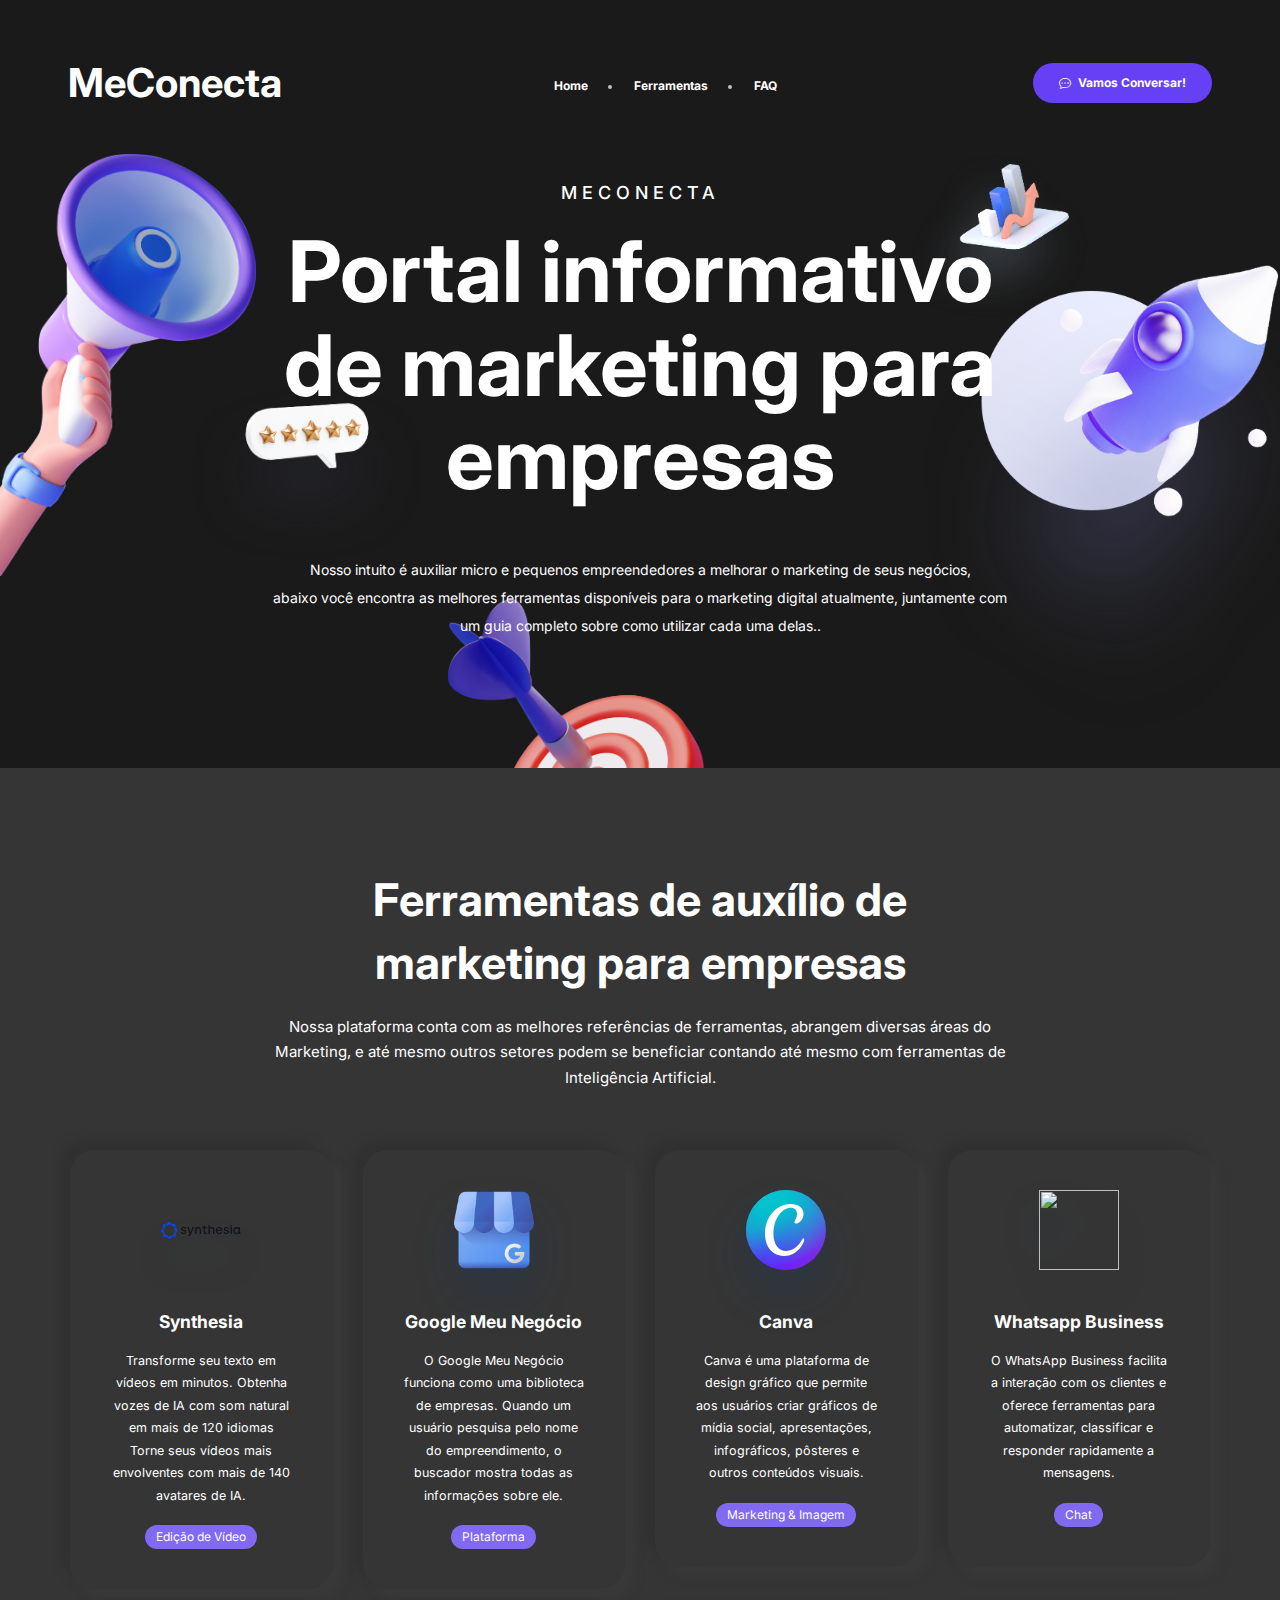
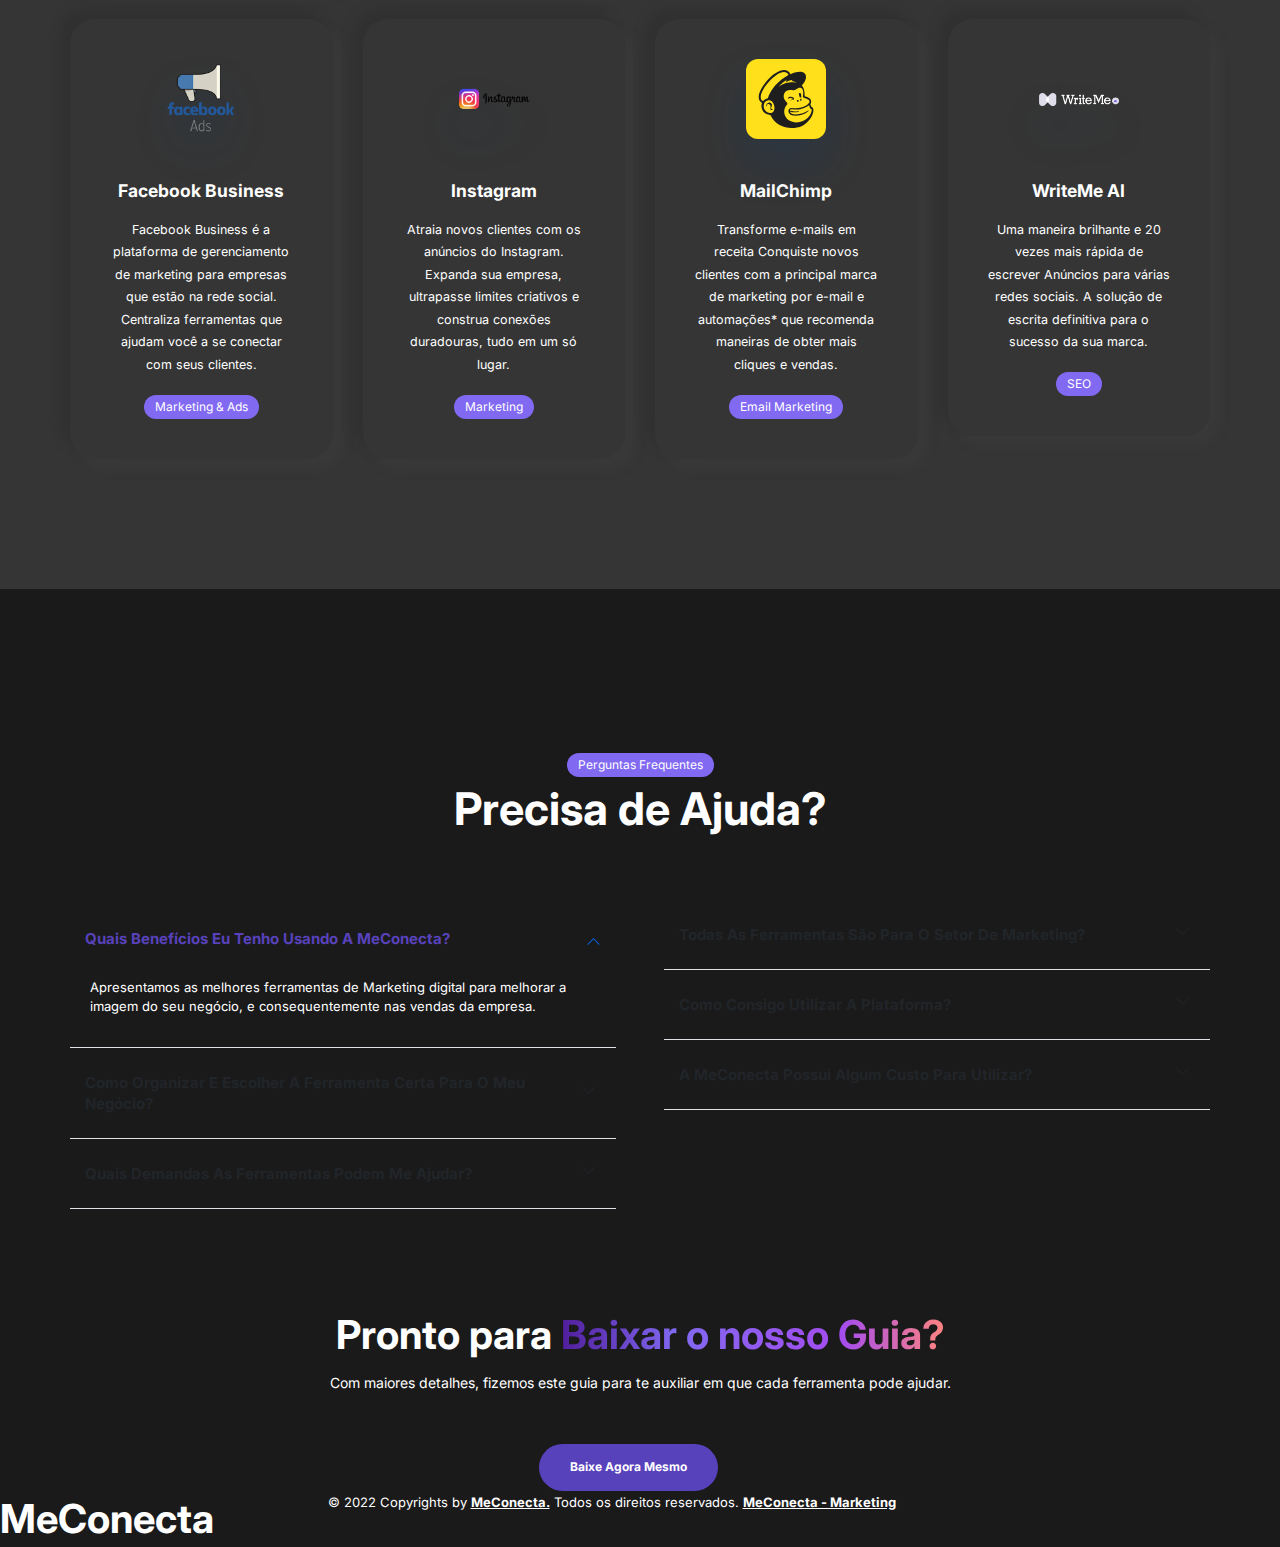
==== commit 047d4835: "Update index.html" ====
--- a/index.html
+++ b/index.html
@@ -90,10 +90,9 @@
                             <h6>MeConecta</h6>
                             <h1>Portal informativo de marketing para empresas</span></h1>
                             <div class="text">
-                                O intuito dessa pagina é apresentar as principais ferramentas de marketing para os pequenos e médios empreendedores 
-                                poderem melhorar a presença dos seus negócios no mundo digital.
+                                Nosso intuito é auxiliar micro e pequenos empreendedores a melhorar o marketing de seus negócios,
                                 <br>
-                                Garantimos as melhores ferramentas e inovação utilizando Inteligência Artificial.<br><span></span>
+                                abaixo você encontra as melhores ferramentas disponíveis para o marketing digital atualmente, juntamente com um guia completo sobre como utilizar cada uma delas..<br><span></span>
                             </div>
                         </div>
                     </div>
@@ -193,7 +192,7 @@
                         <div class="col-lg-3 col-sm-6">
                             <a href="#https://business.facebook.com/" class="features-card mb-30 mb-lg-0 style-5">
                                 <div class="icon">
-                                    <img src="/assets/img/header/facebook-ads.png" alt="">
+                                    <img src="/assets/img/features/facebook-ads.png" alt="">
                                 </div>
                                 <div class="info">
                                     <h5 class="card-title">
@@ -256,74 +255,6 @@
                                         Anúncios para várias redes sociais. A solução de escrita definitiva para o sucesso da sua marca.
                                     </p>
                                     <span class="btn1 rounded-pill">SEO</span>
-                                </div>
-                            </a>
-                        </div>
-                        <div class="col-lg-3 col-sm-6">
-                            <a href="#https://writesonic.com/photosonic-ai-art-generator" class="features-card mb-30 mb-lg-0 style-5">
-                                <div class="icon">
-                                    <img src="/assets/img/features/Writesonic.svg" alt="">
-                                </div>
-                                <div class="info">
-                                    <h5 class="card-title">
-                                        Whitesonic
-                                    </h5>
-                                    <p class="text">
-                                        Traga sua imaginação e criatividade para a tela com a nova IA Art Generator.
-                                        Crie algo que nunca foi visto antes. Impressione e deixe o gerador de arte AI da Writesonic ser o seu pincel.
-                                    </p>
-                                    <span class="btn1 rounded-pill">Imagem</span>
-                                </div>
-                            </a>
-                        </div>
-                        <div class="col-lg-3 col-sm-6">
-                            <a href="#https://kaiber.ai/" class="features-card mb-30 mb-lg-0 style-5">
-                                <div class="icon">
-                                    <img src="/assets/img/features/Synthesia-logo.svg" height="100%" alt="">
-                                </div>
-                                <div class="info">
-                                    <h5 class="card-title">
-                                        Synthesia
-                                    </h5>
-                                    <p class="text">
-                                        Transforme seu texto em vídeos em minutos. Obtenha vozes de IA com som natural em mais de 120 idiomas
-                                        Torne seus vídeos mais envolventes com mais de 140 avatares de IA.
-                                        
-                                    </p>
-                                    <span class="btn1 rounded-pill">Edição de Vídeo</span>
-                                </div>
-                            </a>
-                        </div>
-                        <div class="col-lg-3 col-sm-6">
-                            <a href="https://www.remove.bg/pt-br" class="features-card mb-30 mb-lg-0 style-5">
-                                <div class="icon">
-                                    <img src="/assets/img/features/remove-bg.png" height="100%" alt="">
-                                </div>
-                                <div class="info">
-                                    <h5 class="card-title">
-                                        Remove BG
-                                    </h5>
-                                    <p class="text">
-                                        Remova fundos de imagens em 5 segundos e com apenas um clique, Graças à inteligência artificial do remove.bg, 
-                                        você pode reduzir o seu tempo de edição e aumentar a produtividade.
-                                    </p>
-                                    <span class="btn1 rounded-pill">Imagem</span>
-                                </div>
-                            </a>
-                        </div>
-                        <div class="col-lg-3 col-sm-6">
-                            <a href="https://letsenhance.io/" class="features-card style-5">
-                                <div class="icon">
-                                    <img src="/assets/img/features/lets-enhance.jpg" height="100%" alt="">
-                                </div>
-                                <div class="info">
-                                    <h5 class="card-title">
-                                        Lets Enhance
-                                    </h5>
-                                    <p class="text">
-                                        Use a IA para editar e melhorar a qualidade das suas imagens. Utilize as imagens mais recentes sobre IA criativa, visual e tecnológica. Aumente a resolução e melhore a qualidade.
-                                    </p>
-                                    <span class="btn1 rounded-pill">Imagem</span>
                                 </div>
                             </a>
                         </div>
--- a/assets/style.css
+++ b/assets/style.css
@@ -1049,7 +1049,6 @@
 
   .align-items-center {
     align-items: center !important;
-    padding: 150px 0 150px 0;
   }
 
 
@@ -4341,8 +4340,8 @@
   text-align: center;
 }
 .features.style-4 .content .features-card .icon {
-  width: 125px;
-  height: 125px;
+  width: 150px;
+  height: 150px;
   display: block;
   margin: 0 auto 30px;
   position: relative;
@@ -4387,8 +4386,8 @@
   margin-bottom: 40px;
 }
 .features-card.style-5 .icon img {
-  width: 80px;
-  height: 80px;
+  width: 150px;
+  height: 150px;
   -o-object-fit: contain;
      object-fit: contain;
   -webkit-filter: drop-shadow(0 25px 20px rgba(7, 57, 114, 0.2078431373));
@@ -4806,42 +4805,6 @@
 }
   ---------------------
 
-/* ===============================================================
-			[ * Values Section ] 
-================================================================*/
-/* --------------- Values styles --------------- */
-.values .box {
-  padding: 100px;
-  box-shadow: 0px 0 5px rgba(1, 41, 112, 0.08);
-  text-align: center;
-  transition: 0.3s;
-  height: 100%;
-  margin: 20px;
-}
-
-.values .box img {
-  padding: 30px 50px;
-  transition: 0.5s;
-  transform: scale(1.1);
-  align-items:baseline;
-  align-self: start;
-}
-
-.values .box h3 {
-  font-size: 24px;
-  color: #fff;
-  font-weight: 700;
-  margin-bottom: 18px;
-}
-
-.values .box:hover {
-  box-shadow: 0px 0 30px rgba(1, 41, 112, 0.08);
-}
-
-.values .box:hover img {
-  transform: scale(1);
-}
-
 .section-header {
   text-align: center;
   padding: 40px;
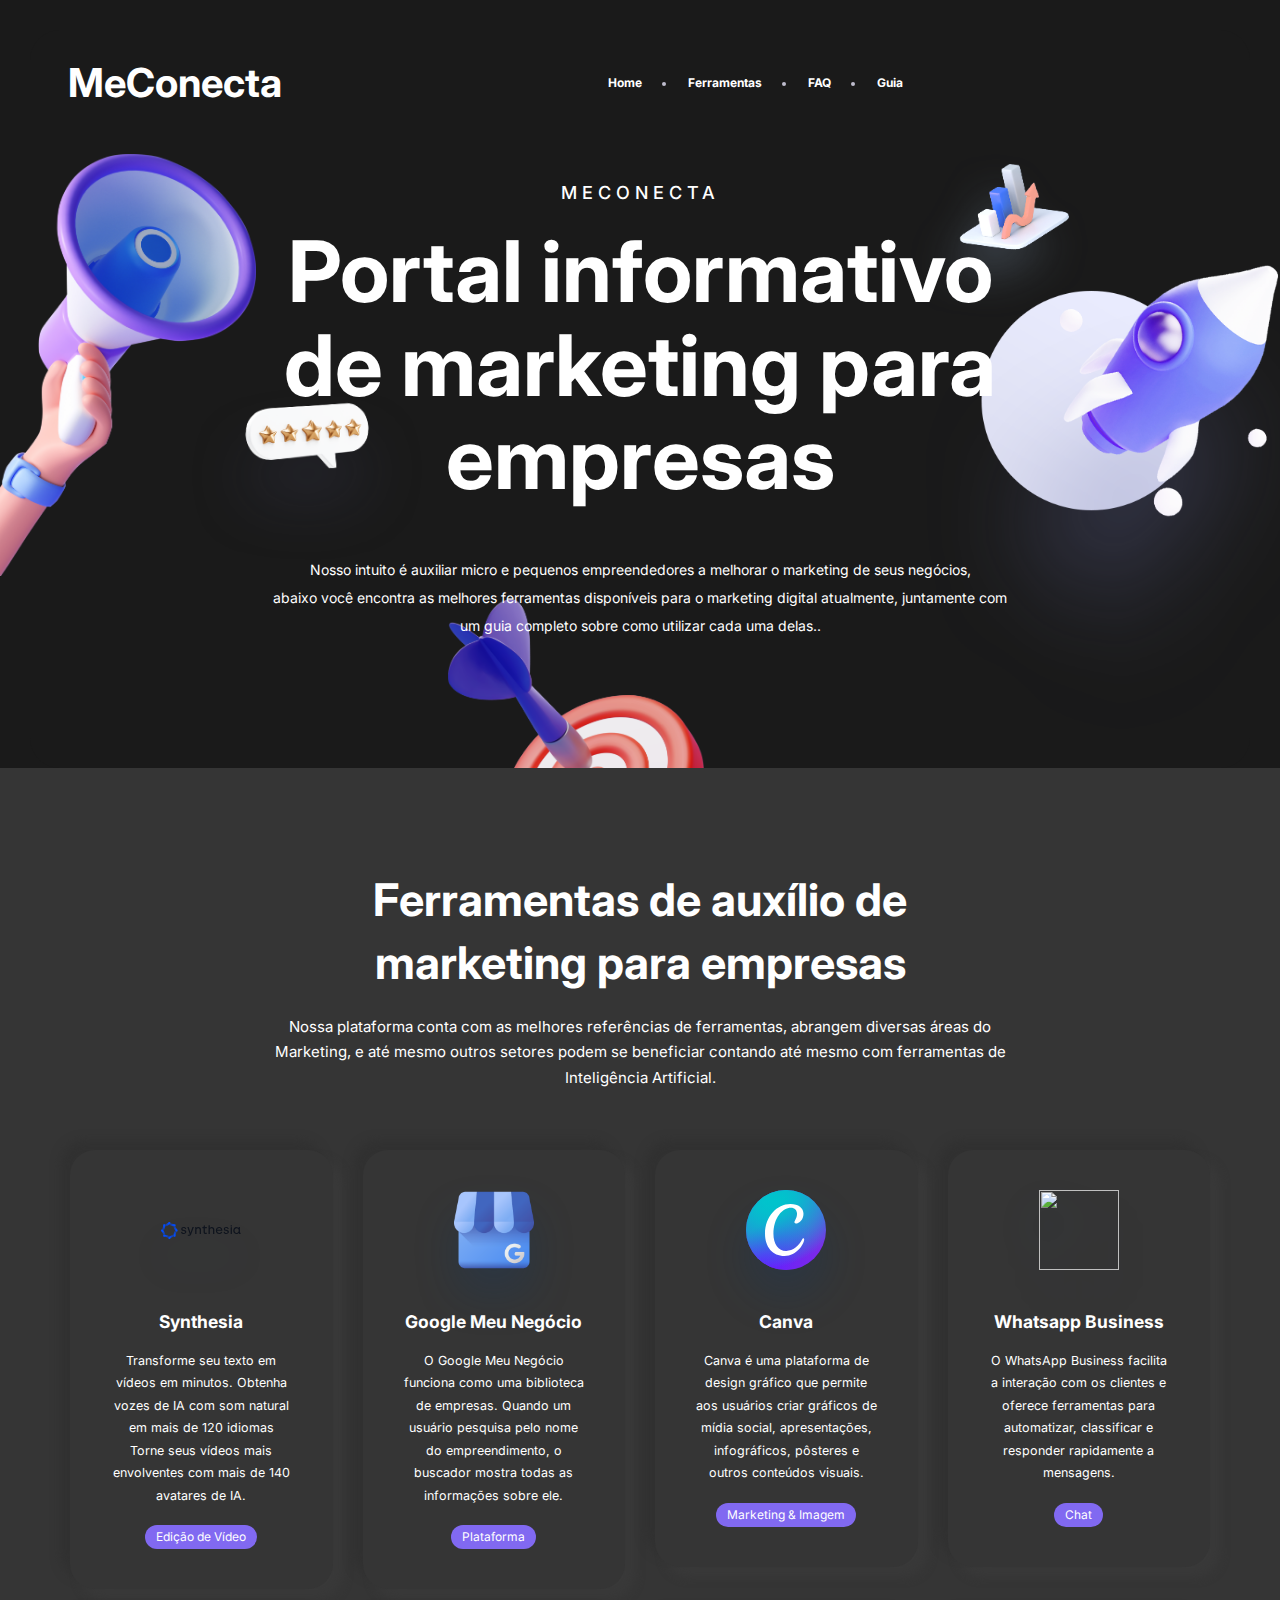
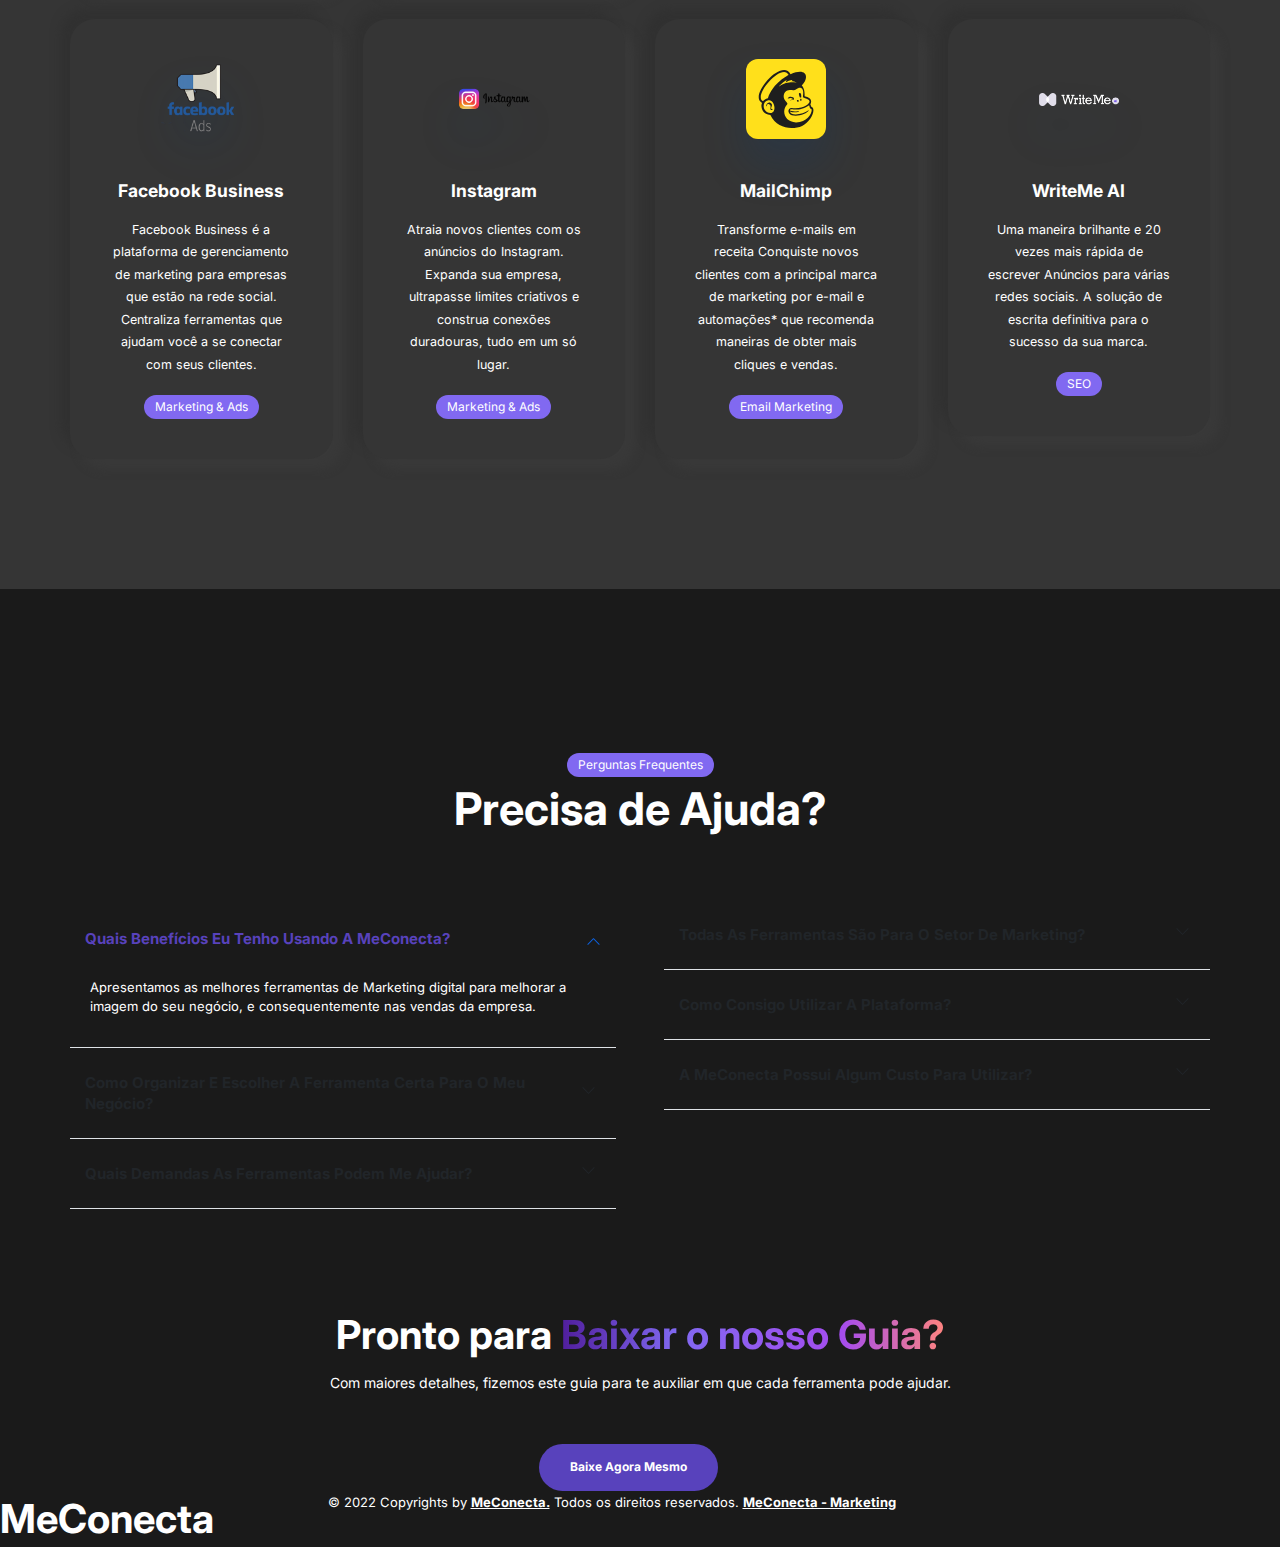
==== commit b6a98bc2: "Update index.html" ====
--- a/index.html
+++ b/index.html
@@ -68,17 +68,12 @@
                                     FAQ
                                 </a>
                             </li>
+                            <li class="nav-item">
+                                <a class="nav-link" href="#guia">
+                                    Guia
+                                </a>
+                            </li>
                         </ul>
-                        <div class="nav-side">
-                            <div class="d-flex align-items-center">
-                                <a href="#" class="btn rounded-pill butn-blue6 hover-blue2 sm-butn fw-bold">
-                                    <span>
-                                        <i class="bi bi-chat-dots me-1"></i>
-                                        Vamos Conversar!
-                                    </span>
-                                </a>
-                            </div>
-                        </div>
                     </div>
                 </div>
             </nav>
@@ -219,7 +214,7 @@
                                         Atraia novos clientes com os anúncios do Instagram. Expanda sua empresa,  
                                         ultrapasse limites criativos e construa conexões duradouras, tudo em um só lugar.
                                     </p>
-                                    <span class="btn1 rounded-pill">Marketing</span>
+                                    <span class="btn1 rounded-pill">Marketing & Ads</span>
                                 </div>
                             </a>
                         </div>
@@ -267,7 +262,7 @@
 
 
         <!-- ====== start of FAQ ====== -->
-        <section data-scroll-index="7" class="faq section-padding style-4 pt-50">
+        <section data-scroll-index="7" class="faq section-padding style-4 pt-50" id="faq">
             <div class="container">
                 <div class="section-head text-center mb-60 style-5">
                     <small class="btn1 rounded-pill">Perguntas Frequentes</small>
@@ -359,11 +354,11 @@
     <!-- ====== end of FAQ ====== -->
 
     <!-- ====== start download ====== -->
-    <div class="section-head text-center style-4">
+    <div class="section-head text-center style-4" id="guia">
         <h2 class="mb-10"> Pronto para <span> Baixar o nosso Guia? </span> </h2>
         <p>Com maiores detalhes, fizemos este guia para te auxiliar em que cada ferramenta pode ajudar.</p>
         <div class="d-flex align-items-center justify-content-center mt-50">
-            <a href="https://drive.google.com/file/d/1vTA35R2O-RODLUB65chz5F9TrOnXUB9N/view?usp=drive_link" class="btn rounded-pill bg-blue4 fw-bold text-white me-4" target="_blank">
+            <a href="https://drive.google.com/file/d/12tjgc0emwaxf5xhT40gtvOC1JQqMT0Ug/view?usp=drive_link" class="btn rounded-pill bg-blue4 fw-bold text-white me-4" target="_blank">
                 <small>Baixe agora mesmo </small>
             </a>
         </div>
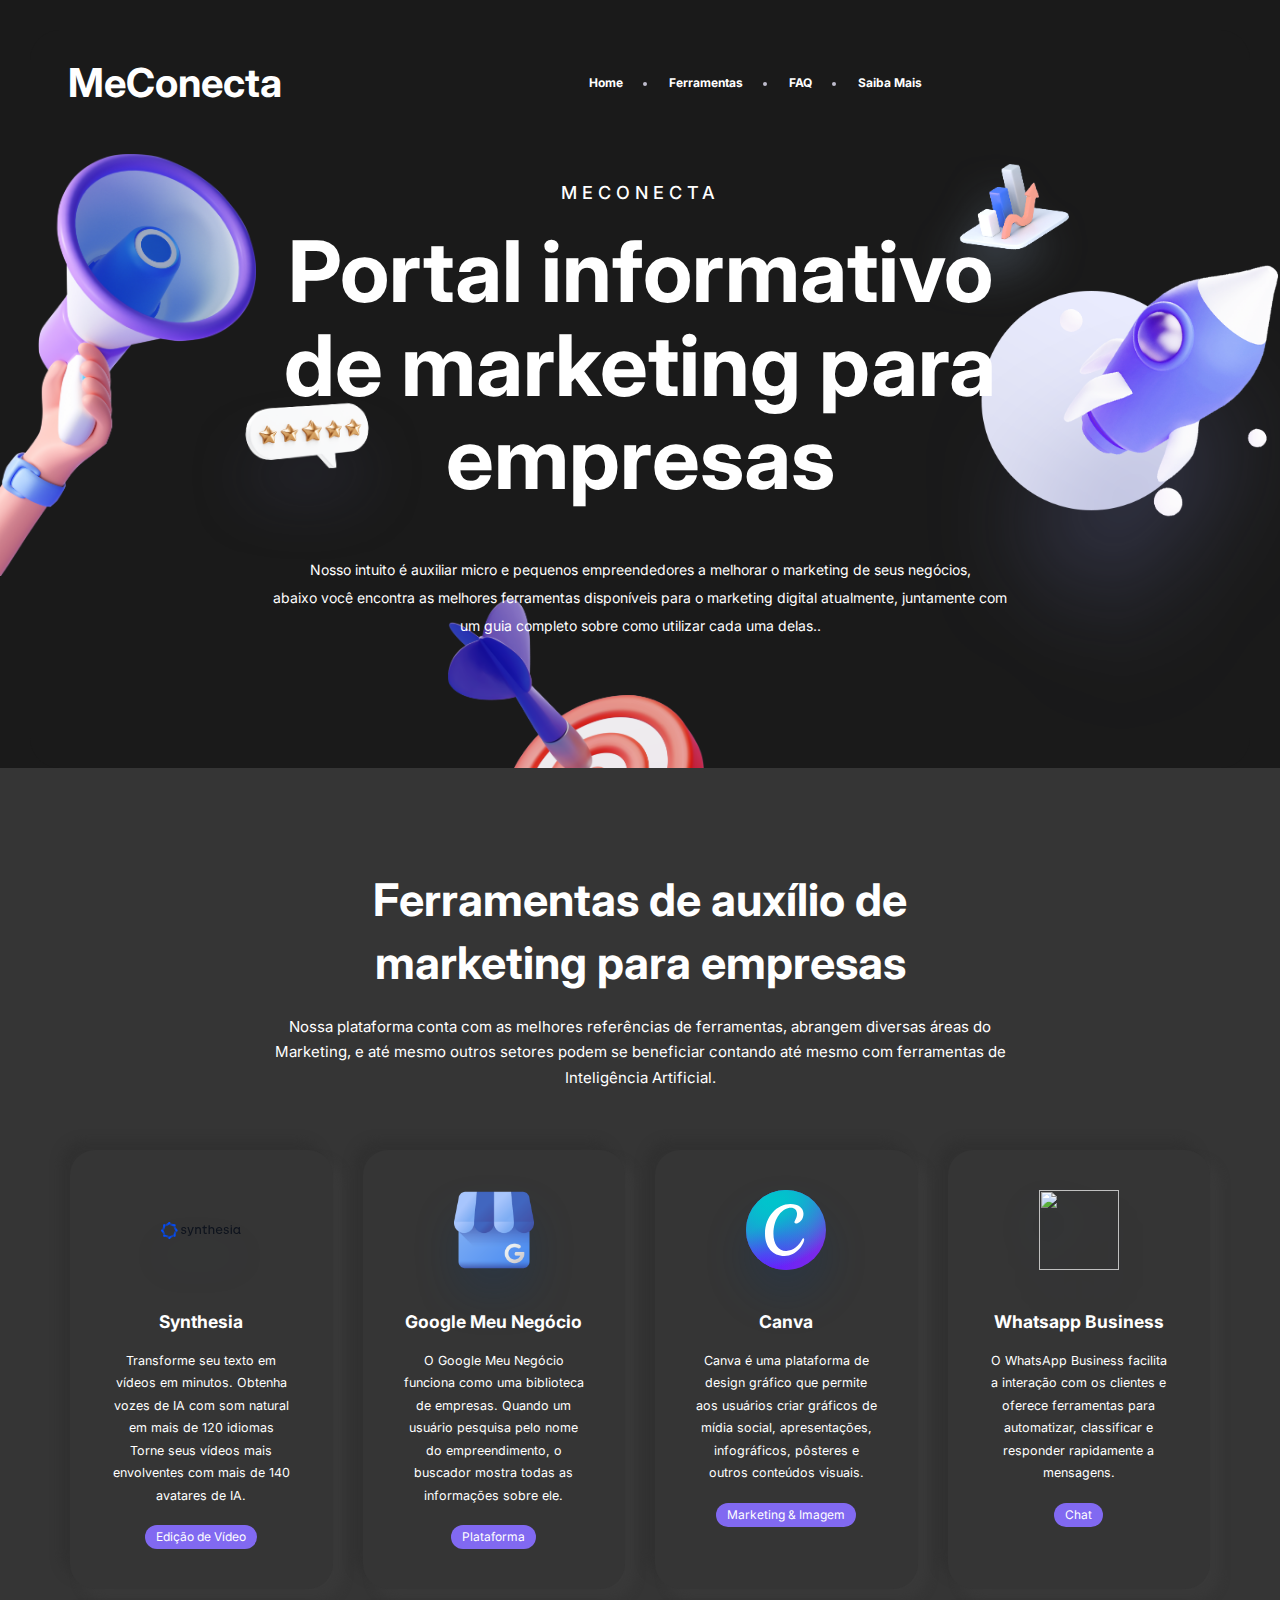
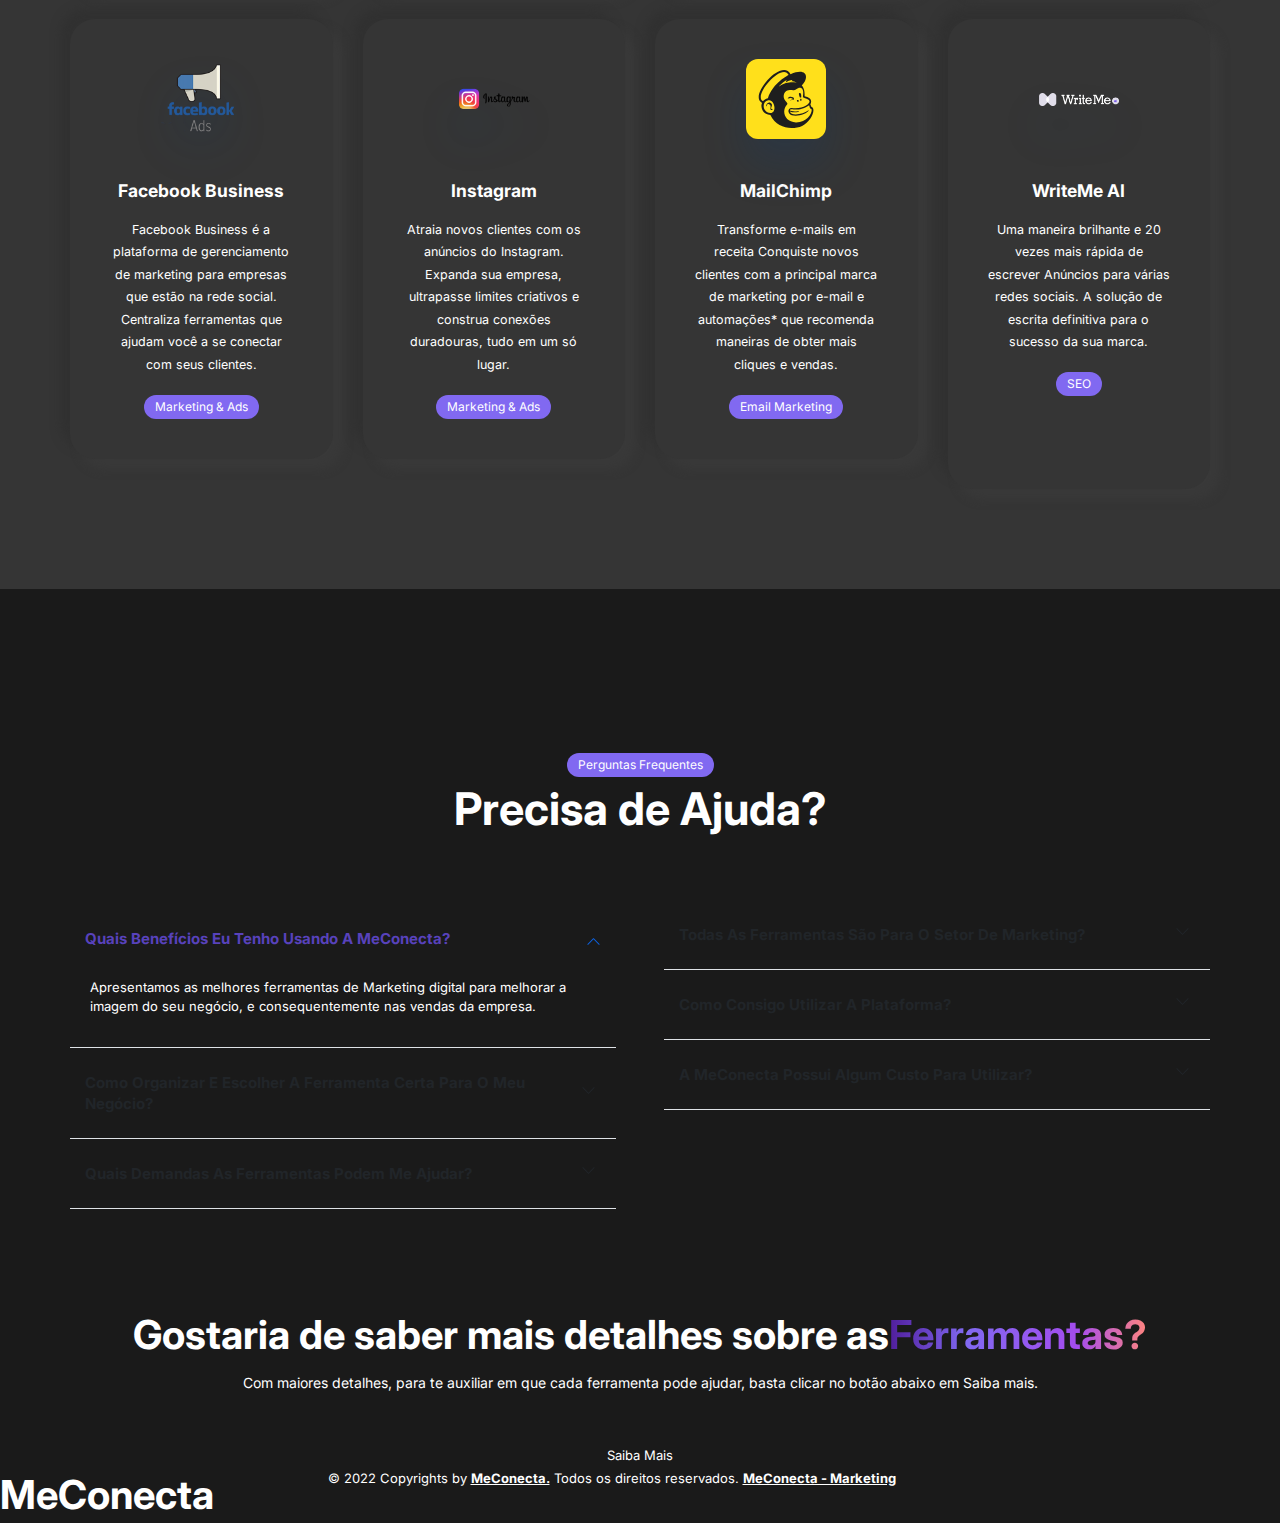
==== commit e21b8608: "Update index.html" ====
--- a/index.html
+++ b/index.html
@@ -69,8 +69,8 @@
                                 </a>
                             </li>
                             <li class="nav-item">
-                                <a class="nav-link" href="#guia">
-                                    Guia
+                                <a class="nav-link" href="index2.html#saibamais">
+                                    Saiba Mais
                                 </a>
                             </li>
                         </ul>
@@ -118,7 +118,7 @@
                 <div class="content">
                     <div class="row">
                         <div class="col-lg-3 col-sm-6">
-                            <a href="#https://www.synthesia.io/" class="features-card mb-30 mb-lg-0 style-5">
+                            <a href="#https://www.synthesia.io/" target="_blank" class="features-card mb-30 mb-lg-0 style-5">
                                 <div class="icon">
                                     <img src="/assets/img/features/Synthesia-logo.svg" height="100%" alt="">
                                 </div>
@@ -136,7 +136,7 @@
                             </a>
                         </div>
                         <div class="col-lg-3 col-sm-6">
-                            <a href="https://www.google.com/intl/pt-BR_br/business/" class="features-card mb-30 style-5">
+                            <a href="https://www.google.com/intl/pt-BR_br/business/" target="_blank" class="features-card mb-30 style-5">
                                 <div class="icon">
                                     <img src="/assets/img/header/Google Meu Negócio.png" height="100%" alt="">
                                 </div>
@@ -152,7 +152,7 @@
                             </a>
                         </div>
                         <div class="col-lg-3 col-sm-6">
-                            <a href="https://www.canva.com/" class="features-card mb-30 style-5">
+                            <a href="https://www.canva.com/" target="_blank" class="features-card mb-30 style-5">
                                 <div class="icon">
                                     <img src="/assets/img/features/Canva_icon_2021.svg" alt="">
                                 </div>
@@ -169,7 +169,7 @@
                             </a>
                         </div>
                         <div class="col-lg-3 col-sm-6">
-                            <a href="https://business.whatsapp.com/?lang=pt_BR" class="features-card mb-30 style-5">
+                            <a href="https://business.whatsapp.com/?lang=pt_BR" target="_blank" class="features-card mb-30 style-5">
                                 <div class="icon">
                                     <img src="/assets/img/features/whatsapp-business.png" alt="">
                                 </div>
@@ -178,14 +178,14 @@
                                         Whatsapp Business
                                     </h5>
                                     <p class="text">
-                                        O WhatsApp Business facilita a interação com os clientes e oferece ferramentas para automatizar, classificar e responder rapidamente a mensagens.
+                                        O WhatsApp Business facilita a interação com os clientes e oferece ferramentas para automatizar, classificar e responder rapidamente a mensagens.<br>
                                     </p>
                                     <span class="btn1 rounded-pill">Chat</span>
                                 </div>
                             </a>
                         </div>
                         <div class="col-lg-3 col-sm-6">
-                            <a href="#https://business.facebook.com/" class="features-card mb-30 mb-lg-0 style-5">
+                            <a href="#https://business.facebook.com/" target="_blank" class="features-card mb-30 mb-lg-0 style-5">
                                 <div class="icon">
                                     <img src="/assets/img/features/facebook-ads.png" alt="">
                                 </div>
@@ -195,14 +195,14 @@
                                     </h5>
                                     <p class="text">
                                         Facebook Business é a plataforma de gerenciamento de marketing para empresas que estão na rede social.
-                                        Centraliza ferramentas que ajudam você a se conectar com seus clientes.
+                                        Centraliza ferramentas que ajudam você a se conectar com seus clientes.<br>
                                     </p>
                                     <span class="btn1 rounded-pill">Marketing & Ads</span>
                                 </div>
                             </a>
                         </div>
                         <div class="col-lg-3 col-sm-6">
-                            <a href="#https://business.instagram.com/?locale=pt_BR" class="features-card mb-30 mb-lg-0 style-5">
+                            <a href="#https://business.instagram.com/?locale=pt_BR" target="_blank" class="features-card mb-30 mb-lg-0 style-5">
                                 <div class="icon">
                                     <img src="/assets/img/features/instagram-ads.png" height="100%" alt="">
                                 </div>
@@ -219,7 +219,7 @@
                             </a>
                         </div>
                         <div class="col-lg-3 col-sm-6">
-                            <a href="https://mailchimp.com/pt-br/" class="features-card mb-30 mb-lg-0 style-5">
+                            <a href="https://mailchimp.com/pt-br/" target="_blank" class="features-card mb-30 mb-lg-0 style-5">
                                 <div class="icon">
                                     <img src="/assets/img/features/mailchimp.svg" height="100%" alt="">
                                 </div>
@@ -237,7 +237,7 @@
                             </a>
                         </div>
                         <div class="col-lg-3 col-sm-6">
-                            <a href="https://writeme.ai/" class="features-card style-5">
+                            <a href="https://writeme.ai/" target="_blank" class="features-card style-5">
                                 <div class="icon">
                                     <img src="/assets/img/features/WriteMe-footer.png" height="100%" alt="">
                                 </div>
@@ -354,12 +354,12 @@
     <!-- ====== end of FAQ ====== -->
 
     <!-- ====== start download ====== -->
-    <div class="section-head text-center style-4" id="guia">
-        <h2 class="mb-10"> Pronto para <span> Baixar o nosso Guia? </span> </h2>
-        <p>Com maiores detalhes, fizemos este guia para te auxiliar em que cada ferramenta pode ajudar.</p>
+    <div class="section-head text-center style-4">
+        <h2 class="mb-10"> Gostaria de saber mais detalhes sobre as<span> Ferramentas? </span> </h2>
+        <p>Com maiores detalhes, para te auxiliar em que cada ferramenta pode ajudar, basta clicar no botão abaixo em Saiba mais.</p>
         <div class="d-flex align-items-center justify-content-center mt-50">
-            <a href="https://drive.google.com/file/d/12tjgc0emwaxf5xhT40gtvOC1JQqMT0Ug/view?usp=drive_link" class="btn rounded-pill bg-blue4 fw-bold text-white me-4" target="_blank">
-                <small>Baixe agora mesmo </small>
+            <a href="index2.html#saibamais" target="_blank">
+                <small>Saiba Mais </small>
             </a>
         </div>
     </div>
@@ -376,7 +376,7 @@
                     <div class="col-lg-6">
                         <small class="small">
                             © 2022 Copyrights by <small class="fw-bold text-decoration-underline">MeConecta.</small> Todos os direitos reservados.
-                            <a href="https://themeforest.net/user/themescamp" class="fw-bold text-decoration-underline">MeConecta - Marketing</a>
+                            <a href="https://meconectai.netlify.app/" class="fw-bold text-decoration-underline">MeConecta - Marketing</a>
                     </small>
                 </div>
             </div>
--- a/assets/style.css
+++ b/assets/style.css
@@ -422,6 +422,7 @@
   .row:not(.gx-0):not(.gx-1):not(.gx-2):not(.gx-3):not(.gx-4):not(.gx-5) > * {
     padding-right: 15px;
     padding-left: 15px;
+    display: flex;
   }
   
   h1,
@@ -965,6 +966,7 @@
   
   .mt-50 {
     margin-top: 50px !important;
+    margin-bottom: 0 0 120px 0;
   }
   
   .mt-60 {
@@ -6581,6 +6583,7 @@
     text-align: center;
     padding: 30px 0;
     border-top: 1px solid rgba(255, 255, 255, 0.2);
+    margin: 100px 0 30px 0;
   }
   
   footer.style-2 {
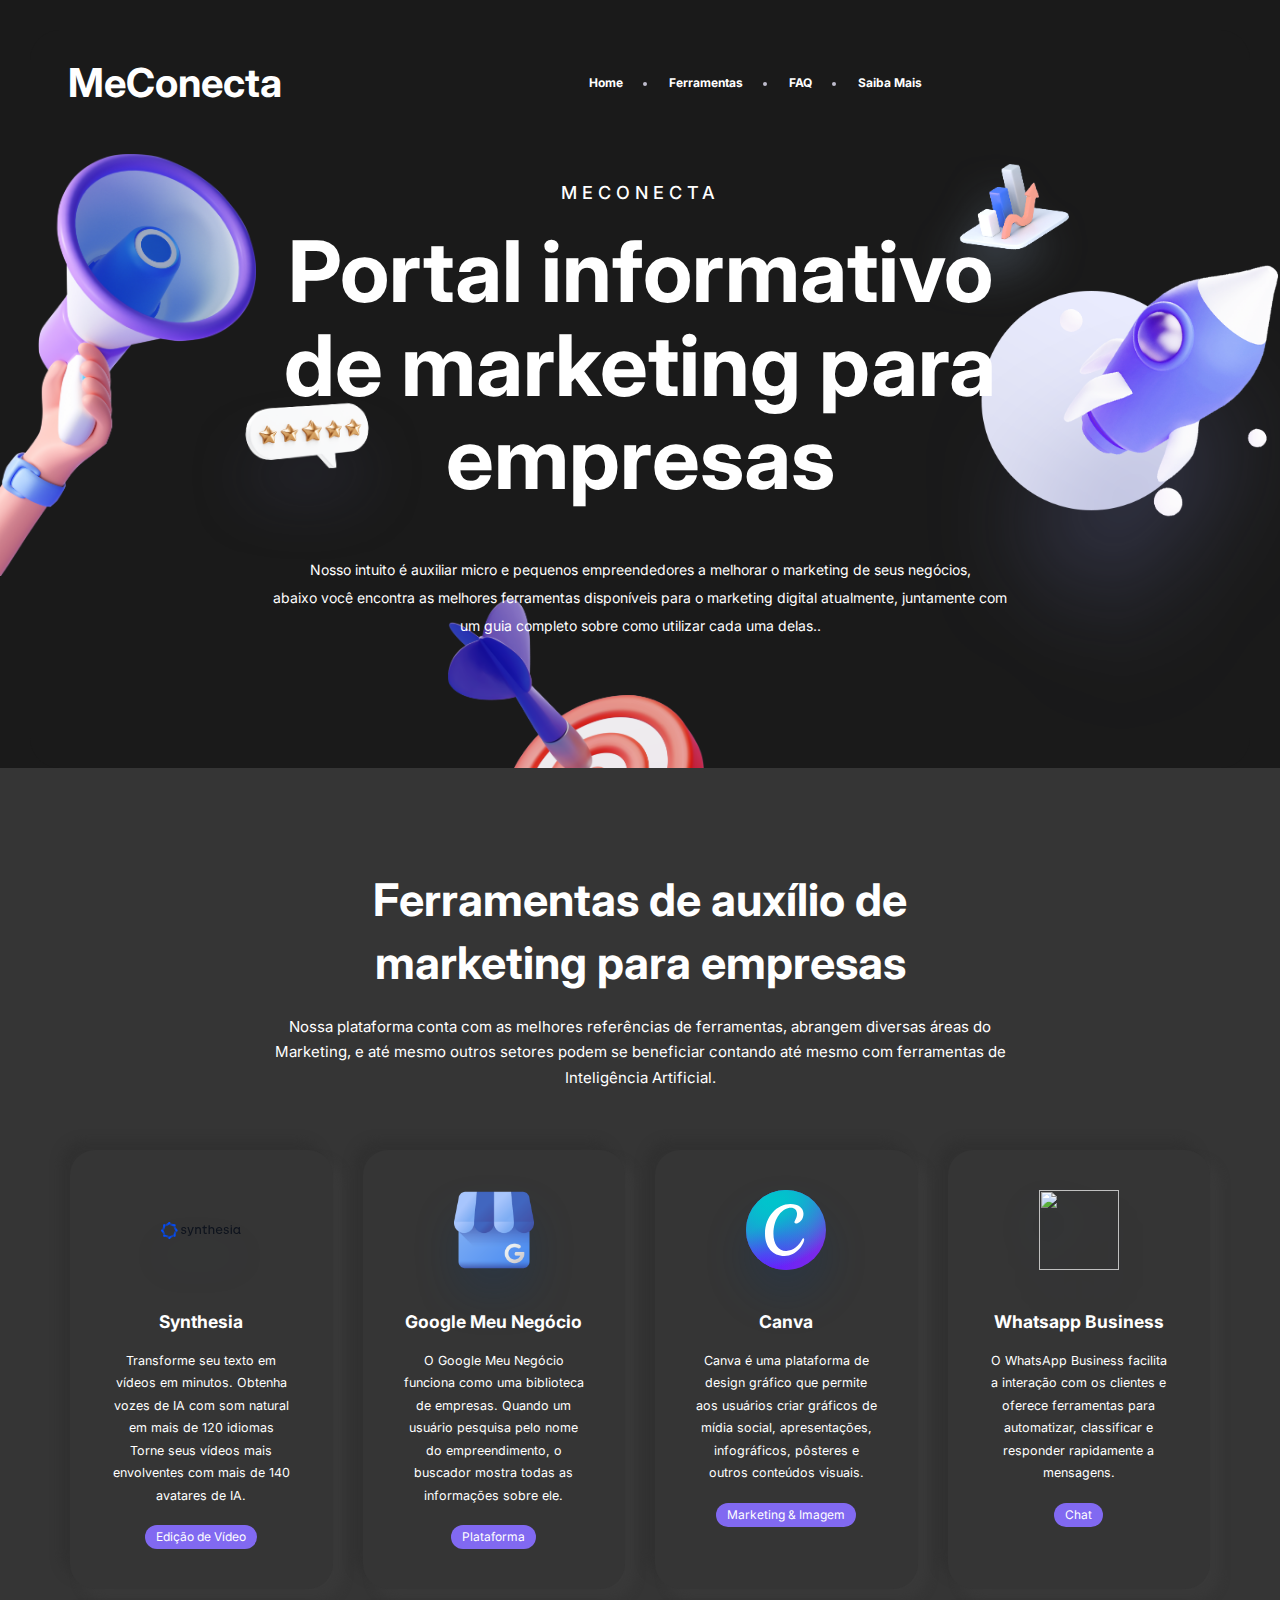
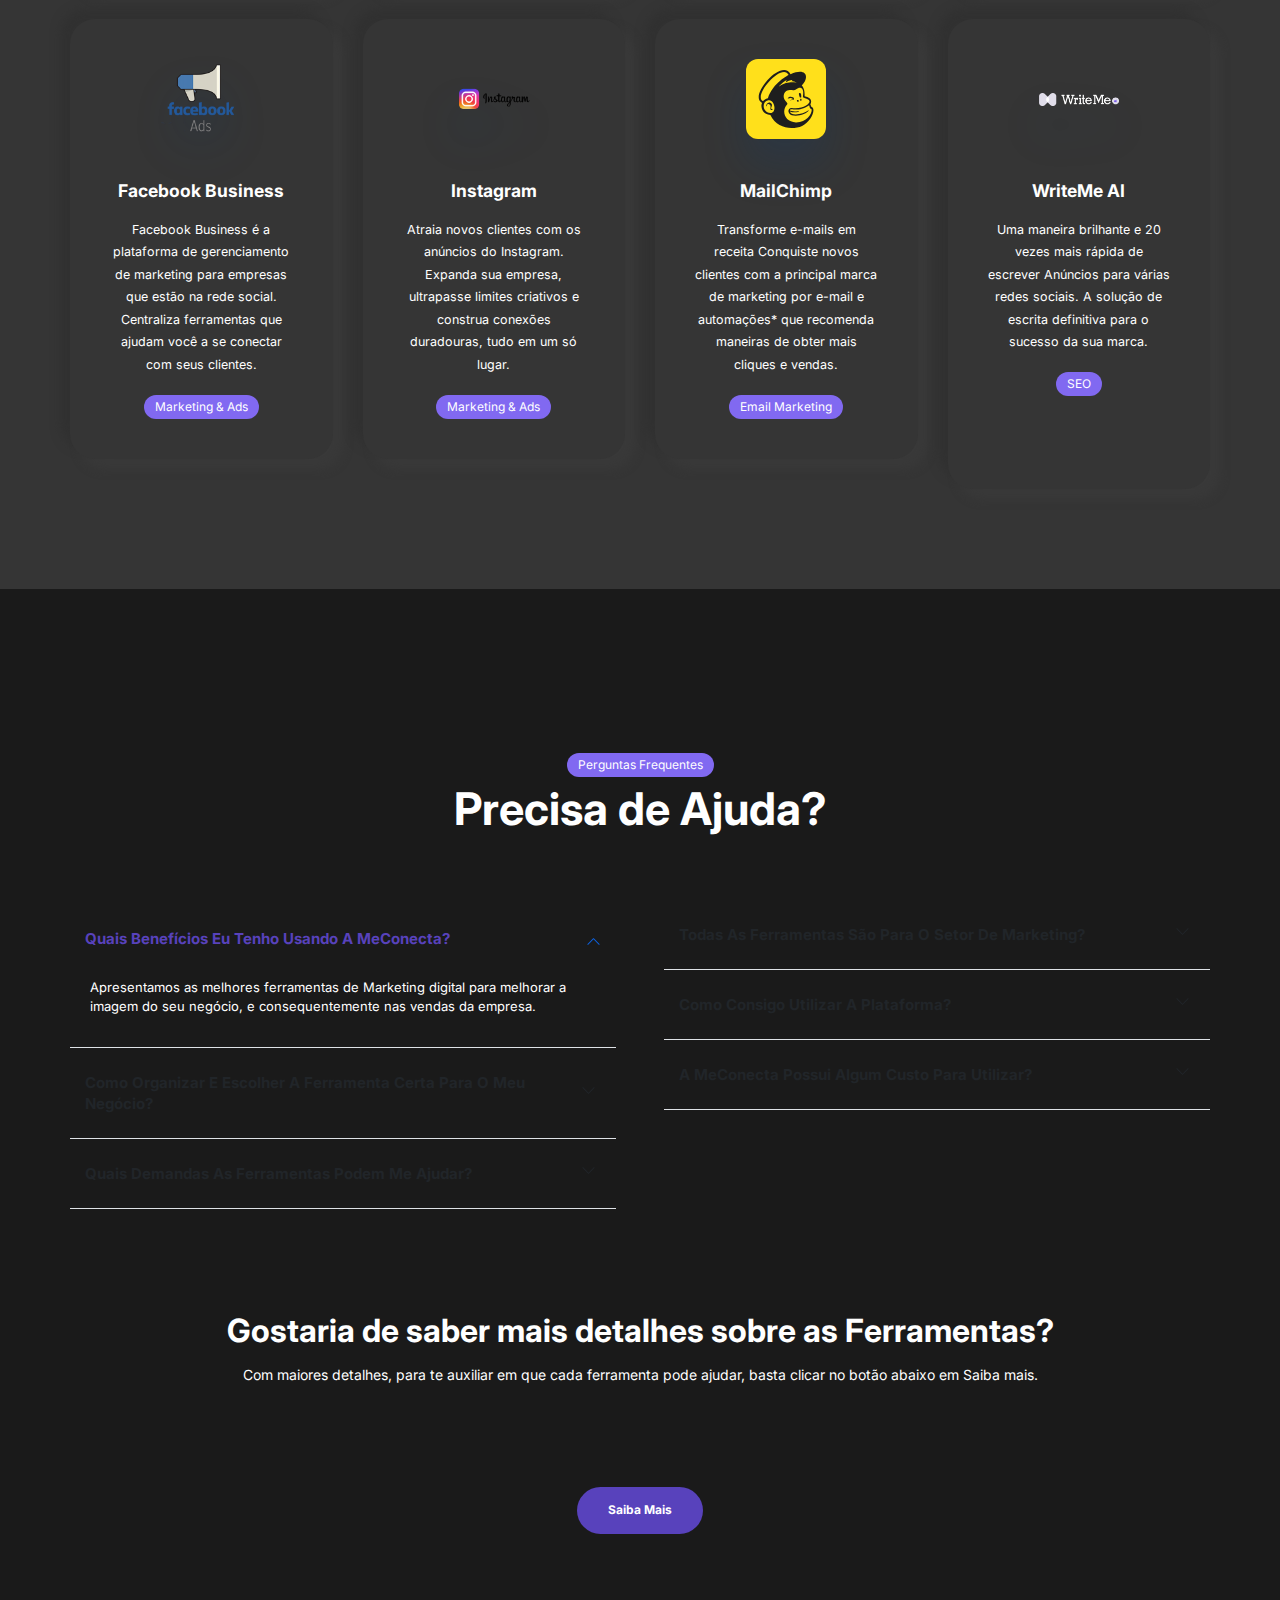
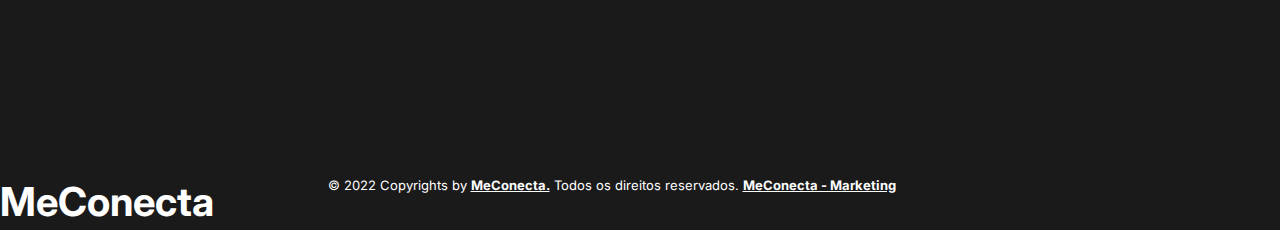
==== commit 81757ede: "Update index.html" ====
--- a/index.html
+++ b/index.html
@@ -353,12 +353,12 @@
     </section>
     <!-- ====== end of FAQ ====== -->
 
-    <!-- ====== start download ====== -->
+    <!-- ====== start details ====== -->
     <div class="section-head text-center style-4">
-        <h2 class="mb-10"> Gostaria de saber mais detalhes sobre as<span> Ferramentas? </span> </h2>
+        <h2 class="mb-10"> Gostaria de saber mais detalhes sobre as <span> Ferramentas? </span> </h2>
         <p>Com maiores detalhes, para te auxiliar em que cada ferramenta pode ajudar, basta clicar no botão abaixo em Saiba mais.</p>
         <div class="d-flex align-items-center justify-content-center mt-50">
-            <a href="index2.html#saibamais" target="_blank">
+            <a href="index2.html#saibamais" target="_blank" class="btn rounded-pill bg-blue4 fw-bold text-white mt-50">
                 <small>Saiba Mais </small>
             </a>
         </div>
--- a/assets/style.css
+++ b/assets/style.css
@@ -965,8 +965,7 @@
   }
   
   .mt-50 {
-    margin-top: 50px !important;
-    margin-bottom: 0 0 120px 0;
+    margin: 50px 0 120px 0 !important;
   }
   
   .mt-60 {
@@ -1755,27 +1754,27 @@
   }
   
   /* --------------- section style-4 --------------- */
-  .section-head.style-4 .title_small {
+  .section-head..mt. .title_small {
     font-size: 12px;
     padding: 5px 10px;
     background-color: #f7f4ff;
     border-radius: 5px;
     color: var(--color-blue4);
-    margin-bottom: 20px;
-  }
-  .section-head.style-4 h2 {
+    
+  }
+  .section-head..mt. h2 {
     font-size: 40px;
     line-height: 1.3;
     color: #fff;
   }
-  .section-head.style-4 h2 span {
+  .section-head..mt.50 h2 span {
     -webkit-background-clip: text;
     -webkit-text-fill-color: transparent;
     background-image: -webkit-gradient(linear, left top, right top, from(#501e9c), color-stop(30%, #8169f1), color-stop(30%, #8169f1), color-stop(73%, #a44cee), to(#ff847f));
     background-image: -o-linear-gradient(left, #501e9c 0%, #8169f1 30%, #8169f1 30%, #a44cee 73%, #ff847f 100%);
     background-image: linear-gradient(to right, #501e9c 0%, #8169f1 30%, #8169f1 30%, #a44cee 73%, #ff847f 100%);
   }
-  .section-head.style-4 h5 {
+  .section-head..mt.50 h5 {
     font-size: 16px;
     font-weight: bold;
     color: #a44cee;
@@ -1989,8 +1988,8 @@
        object-fit: cover;
   }
   
-  /* --------------- top navbar style-4 --------------- */
-  .top-navbar.style-4 {
+  /* --------------- top navbar mt.50 --------------- */
+  .top-navbar.mt.50 {
     background-image: url(../img/top_nav_s4.png);
     background-size: cover;
     background-position: top;
@@ -2520,7 +2519,7 @@
             justify-content: center;
   }
   
-  .navbar.style-4 {
+  .navbar.mt.50 {
     position: relative;
     z-index: 99;
     padding: 20px 15px;
@@ -2529,12 +2528,12 @@
     border-top-right-radius: 20px;
     margin-top: -38px;
   }
-  .navbar.style-4 .navbar-brand {
+  .navbar.mt.50 .navbar-brand {
     width: 150px;
     -o-object-fit: contain;
        object-fit: contain;
   }
-  .navbar.style-4 .navbar-nav .nav-item .nav-link {
+  .navbar.mt.50 .navbar-nav .nav-item .nav-link {
     position: relative;
     color: #fff;
     font-size: 12px;
@@ -6056,419 +6055,1106 @@
     color: #fff;
     opacity: 60%;
   }
-  
+
+/* ===============================================================
+			[ * about Section ] 
+================================================================*/
+/* --------------- about styles --------------- */
+.about.style-1 {
+  position: relative;
+}
+.about.style-1 .content {
+  padding: 65px 120px;
+  background: var(--color-main-grad);
+  position: relative;
+  border-radius: 10px;
+  overflow: hidden;
+  z-index: 5;
+}
+.about.style-1 .content .about_shap {
+  position: absolute;
+  width: 100%;
+  height: 100%;
+  top: 0;
+  left: 0;
+  z-index: 0;
+  opacity: 30%;
+  pointer-events: none;
+}
+.about.style-1 .content .about_logos {
+  display: -webkit-box;
+  display: -ms-flexbox;
+  display: flex;
+  -webkit-box-align: center;
+      -ms-flex-align: center;
+          align-items: center;
+  -webkit-box-pack: justify;
+      -ms-flex-pack: justify;
+          justify-content: space-between;
+  padding-bottom: 40px;
+  border-bottom: 1px solid rgba(255, 255, 255, 0.2666666667);
+  position: relative;
+  z-index: 5;
+}
+.about.style-1 .content .about-info {
+  padding: 60px 0;
+  position: relative;
+  z-index: 5;
+}
+.about.style-1 .content .about-info .title h3 {
+  color: #fff;
+  font-weight: 600;
+  font-size: 30px;
+}
+.about.style-1 .content .about-info .title small {
+  color: #fff;
+  text-transform: uppercase;
+  font-size: 11px;
+  margin-top: 35px;
+  display: block;
+}
+.about.style-1 .content .about-info .info h6 {
+  color: #fff;
+  font-size: 14px;
+  line-height: 1.6;
+  margin-bottom: 25px;
+}
+.about.style-1 .content .about-info .info p {
+  font-size: 14px;
+  color: #c7e9ff;
+}
+.about.style-1 .content .about-info .info .butn {
+  margin-top: 50px;
+}
+.about.style-1 .content .about-numbers {
+  position: relative;
+  z-index: 5;
+}
+.about.style-1 .content .about-numbers .num-item {
+  display: -webkit-box;
+  display: -ms-flexbox;
+  display: flex;
+  -webkit-box-align: center;
+      -ms-flex-align: center;
+          align-items: center;
+}
+.about.style-1 .content .about-numbers .num-item .num {
+  color: #fff;
+  font-size: 32px;
+  font-weight: bold;
+  -ms-flex-negative: 0;
+      flex-shrink: 0;
+  margin-right: 15px;
+  min-width: 70px;
+  text-align: center;
+}
+
+.new {
+  padding: 15px;
+}
+
+.about.style-1 .content .about-numbers .num-item .num i {
+  font-size: 21px;
+}
+.about.style-1 .content .about-numbers .num-item .inf {
+  color: #fff;
+}
+
+.about.style-3 {
+  position: relative;
+}
+.about.style-3 .top-content {
+  min-height: 510px;
+  margin-bottom: 100px;
+  padding-top: 20px;
+}
+.about.style-3 .info h5 {
+  font-size: 19px;
+  line-height: 28px;
+  font-style: italic;
+  margin-bottom: 25px;
+}
+.about.style-3 .info .text {
+  color: #666;
+}
+.about.style-3 .info ul li {
+  font-size: 14px;
+  font-weight: 600;
+  margin: 15px 0;
+}
+.about.style-3 .info ul li i {
+  color: var(--color-blue2);
+}
+.about.style-3 .img-left {
+  position: absolute;
+  left: 0;
+  top: 190px;
+  max-width: 50%;
+}
+.about.style-3 .img-left .info-circle {
+  position: absolute;
+  top: 0;
+  left: 50%;
+  -webkit-transform: translate(-50%, -40%);
+      -ms-transform: translate(-50%, -40%);
+          transform: translate(-50%, -40%);
+  display: -webkit-box;
+  display: -ms-flexbox;
+  display: flex;
+  -webkit-box-align: center;
+      -ms-flex-align: center;
+          align-items: center;
+  -webkit-box-pack: center;
+      -ms-flex-pack: center;
+          justify-content: center;
+  text-align: center;
+  width: 230px;
+  height: 230px;
+  background-color: #4a00e1;
+  color: #fff;
+  border-radius: 50%;
+  overflow: hidden;
+  outline: 10px solid #fff;
+}
+.about.style-3 .img-left .info-circle h2 {
+  font-size: 56px;
+}
+.about.style-3 .img-left .info-circle small {
+  font-size: 11px;
+  text-transform: uppercase;
+}
+.about.style-3 .img-left .info-circle:nth-of-type(2) {
+  width: 200px;
+  height: 200px;
+  left: auto;
+  right: 0;
+  top: 50%;
+  -webkit-transform: translate(-14%, -57%);
+      -ms-transform: translate(-14%, -57%);
+          transform: translate(-14%, -57%);
+  z-index: 5;
+}
+.about.style-3 .img-left .info-circle:nth-of-type(2) h2 {
+  font-size: 50px;
+}
+.about.style-3 .img-left .info-circle:nth-of-type(3) {
+  width: 150px;
+  height: 150px;
+  left: auto;
+  right: 0;
+  top: 50%;
+  -webkit-transform: translate(-88%, 32%);
+      -ms-transform: translate(-88%, 32%);
+          transform: translate(-88%, 32%);
+  background-color: #8d3dfa;
+  z-index: 0;
+}
+.about.style-3 .img-left .info-circle:nth-of-type(3) h2 {
+  font-size: 37px;
+}
+.about.style-3 .img-left .info-circle:nth-of-type(4) {
+  width: 180px;
+  height: 180px;
+  left: 0;
+  top: 50%;
+  -webkit-transform: translate(20%, -20%);
+      -ms-transform: translate(20%, -20%);
+          transform: translate(20%, -20%);
+  background-color: #00bcf2;
+  z-index: 0;
+}
+.about.style-3 .img-left .info-circle:nth-of-type(4) h2 {
+  font-size: 46px;
+}
+.about.style-3 .btm-content {
+  position: relative;
+  min-height: 510px;
+  padding-top: 50px;
+}
+.about.style-3 .btm-content .img-right {
+  position: absolute;
+  right: 0;
+  top: 0;
+  max-width: 60%;
+}
+
+.about.style-4 {
+  overflow: hidden;
+  position: relative;
+}
+.about.style-4 .top-wave {
+  position: absolute;
+  top: -2px;
+  width: 100%;
+}
+.about.style-4 .bottom-wave {
+  position: absolute;
+  bottom: -2px;
+  width: 100%;
+  -webkit-transform: rotate(180deg);
+      -ms-transform: rotate(180deg);
+          transform: rotate(180deg);
+}
+.about.style-4 .content {
+  position: relative;
+  padding: 60px 0;
+}
+.about.style-4 .content ul li h6 {
+  font-size: 15px;
+}
+.about.style-4 .content.frs-content .lines, .about.style-4 .content.trd-content .lines {
+  position: absolute;
+  left: 0;
+  top: -80px;
+  width: 40%;
+  max-width: unset;
+  max-height: unset;
+}
+.about.style-4 .content.frs-content .bubble, .about.style-4 .content.trd-content .bubble {
+  position: absolute;
+  left: 0;
+  top: 0;
+  width: 50%;
+  max-width: unset;
+  max-height: unset;
+  -webkit-animation: rotate-center 100s linear infinite both;
+  animation: rotate-center 100s linear infinite both;
+}
+.about.style-4 .content.sec-content .bubble2 {
+  position: absolute;
+  right: 0;
+  top: 0;
+  width: 50%;
+  max-width: unset;
+  max-height: unset;
+  -webkit-animation: rotate-center 100s linear infinite both;
+  animation: rotate-center 100s linear infinite both;
+}
+.about.style-4 .btn-img {
+  text-align: initial;
+  display: -webkit-inline-box;
+  display: -ms-inline-flexbox;
+  display: inline-flex;
+  background-color: #f4f2fb;
+  -webkit-box-align: center;
+      -ms-flex-align: center;
+          align-items: center;
+}
+.about.style-4 .btn-img .icon {
+  -ms-flex-negative: 0;
+      flex-shrink: 0;
+  padding-right: 15px;
+  margin-right: 15px;
+  border-right: 1px solid rgba(0, 0, 0, 0.0666666667);
+  width: 45px;
+}
+.about.style-4 .btn-img .inf {
+  height: -webkit-max-content;
+  height: -moz-max-content;
+  height: max-content;
+  display: -webkit-box;
+  display: -ms-flexbox;
+  display: flex;
+  -ms-flex-wrap: wrap;
+      flex-wrap: wrap;
+  -webkit-box-orient: vertical;
+  -webkit-box-direction: normal;
+      -ms-flex-direction: column;
+          flex-direction: column;
+}
+.about.style-4 .btn-img .inf small {
+  font-size: 10px;
+  color: #666;
+}
+.about.style-4 .btn-img .inf h6 {
+  font-size: 12px;
+  color: #000;
+  font-weight: bold;
+  line-height: 1.5;
+}
+.about.style-4 .integration {
+  position: relative;
+}
+.about.style-4 .integration .intg-back {
+  position: absolute;
+  left: 0;
+  bottom: 19%;
+  width: 100%;
+  max-height: unset;
+  -o-object-fit: cover;
+     object-fit: cover;
+}
+.about.style-4 .integration .content {
+  display: -webkit-box;
+  display: -ms-flexbox;
+  display: flex;
+  -webkit-box-pack: justify;
+      -ms-flex-pack: justify;
+          justify-content: space-between;
+  position: relative;
+}
+.about.style-4 .integration .content .img {
+  -webkit-animation: slide_up_down 1.7s ease-in-out infinite alternate both;
+  animation: slide_up_down 1.7s ease-in-out infinite alternate both;
+}
+.about.style-4 .integration .content .img:nth-of-type(1) {
+  -webkit-animation-delay: -0.5s;
+          animation-delay: -0.5s;
+}
+.about.style-4 .integration .content .img:nth-of-type(2) {
+  -webkit-animation-delay: -1s;
+          animation-delay: -1s;
+}
+.about.style-4 .integration .content .img:nth-of-type(3) {
+  -webkit-animation-delay: -1.5s;
+          animation-delay: -1.5s;
+}
+.about.style-4 .integration .content .img:nth-of-type(4) {
+  -webkit-animation-delay: -2s;
+          animation-delay: -2s;
+}
+.about.style-4 .integration .content .img:nth-of-type(5) {
+  -webkit-animation-delay: -2.5s;
+          animation-delay: -2.5s;
+}
+
+.about.style-5 .content {
+  padding: 50px 0;
+}
+.about.style-5 .content p {
+  font-size: 12.5px;
+  color: #777;
+  line-height: 2;
+}
+.about.style-5 .content .line-links {
+  margin-top: 35px;
+}
+.about.style-5 .content .line-links a {
+  position: relative;
+  color: #000;
+  font-size: 15px;
+  font-weight: bold;
+  border-bottom: 1px solid rgba(153, 153, 153, 0.2);
+  padding: 13px 0;
+  display: block;
+  width: 100%;
+}
+.about.style-5 .content .line-links a:last-of-type {
+  border-bottom: 0;
+}
+.about.style-5 .content .line-links a::after {
+  position: absolute;
+  content: "";
+  left: 0;
+  bottom: 0;
+  height: 1px;
+  width: 0%;
+  background-color: var(--color-blue5);
+  -webkit-transition: all 0.3s ease;
+  -o-transition: all 0.3s ease;
+  transition: all 0.3s ease;
+}
+.about.style-5 .content .line-links a:hover::after {
+  width: 100%;
+}
+.about.style-5 .content .list-icon {
+  margin-top: 40px;
+}
+.about.style-5 .content .list-icon li {
+  display: -webkit-box;
+  display: -ms-flexbox;
+  display: flex;
+  margin-bottom: 15px;
+}
+.about.style-5 .content .list-icon li .icon {
+  -ms-flex-negative: 0;
+      flex-shrink: 0;
+  width: 20px;
+  height: 20px;
+  border-radius: 50%;
+  background: var(--color-blue5);
+  color: #fff;
+  display: -webkit-inline-box;
+  display: -ms-inline-flexbox;
+  display: inline-flex;
+  -webkit-box-align: center;
+      -ms-flex-align: center;
+          align-items: center;
+  -webkit-box-pack: center;
+      -ms-flex-pack: center;
+          justify-content: center;
+  margin-right: 15px;
+}
+.about.style-5 .content .list-icon li h6 {
+  font-size: 15px;
+  font-weight: 700;
+}
+.about.style-5 .content .img {
+  position: relative;
+  text-align: right;
+}
+.about.style-5 .content .img.main-img1 .img-body {
+  position: relative;
+  z-index: 2;
+  top: 50px;
+  -webkit-animation: slide_up_down 3s ease-in-out infinite alternate both;
+  animation: slide_up_down 3s ease-in-out infinite alternate both;
+}
+.about.style-5 .content .img.main-img1 img {
+  position: absolute;
+  -o-object-fit: contain;
+     object-fit: contain;
+}
+.about.style-5 .content .img.main-img1 img.sm-circle {
+  right: -50px;
+  top: 20%;
+  z-index: 1;
+  -webkit-animation: rotate-center 20s linear infinite both reverse;
+  animation: rotate-center 20s linear infinite both reverse;
+}
+.about.style-5 .content .img.main-img1 img.lg-circle {
+  left: 0;
+  top: 0;
+  z-index: 1;
+  -webkit-animation: rotate-center 50s linear infinite both;
+  animation: rotate-center 50s linear infinite both;
+}
+.about.style-5 .content .img.main-img1 img.card1 {
+  position: absolute;
+  right: 0;
+  top: 0;
+  width: 100%;
+  z-index: 3;
+  -webkit-animation: scale_up_down 10s ease-in-out infinite alternate both;
+  animation: scale_up_down 10s ease-in-out infinite alternate both;
+}
+.about.style-5 .content .img.main-img1 img.card2 {
+  position: absolute;
+  right: 0;
+  top: 0;
+  width: 100%;
+  height: 100%;
+  z-index: 2;
+  -webkit-animation: scale_up_down 7s ease-in-out infinite alternate both;
+  animation: scale_up_down 7s ease-in-out infinite alternate both;
+  -webkit-transition-delay: -5s;
+       -o-transition-delay: -5s;
+          transition-delay: -5s;
+}
+.about.style-5 .content .img.main-img2 .img-body {
+  position: relative;
+  z-index: 2;
+  -webkit-animation: slide_up_down 3s ease-in-out infinite alternate both;
+  animation: slide_up_down 3s ease-in-out infinite alternate both;
+}
+.about.style-5 .content .img.main-img2 img {
+  position: absolute;
+}
+.about.style-5 .content .img.main-img2 img:nth-of-type(1) {
+  right: 0;
+  top: 0;
+  width: 100%;
+  z-index: 1;
+  -webkit-animation: rotate-center 70s linear infinite both;
+  animation: rotate-center 70s linear infinite both;
+}
+.about.style-5 .content .img.main-img3 {
+  position: relative;
+}
+.about.style-5 .content .img.main-img3 .img-body {
+  position: relative;
+  z-index: 1;
+  max-height: 500px;
+  -o-object-fit: contain;
+     object-fit: contain;
+  -webkit-animation: rotate-center 100s linear infinite both;
+  animation: rotate-center 100s linear infinite both;
+}
+.about.style-5 .content .img.main-img3 img {
+  position: absolute;
+  right: 0;
+  top: 20%;
+  width: 100%;
+}
+.about.style-5 .content .img.main-img3 img:nth-of-type(2) {
+  z-index: 3;
+  -webkit-animation: slide_up_down 2s ease-in-out infinite alternate both;
+  animation: slide_up_down 2s ease-in-out infinite alternate both;
+}
+.about.style-5 .content .img.main-img3 img:nth-of-type(3) {
+  z-index: 1;
+  -webkit-animation: slide_up_down 2s ease-in-out infinite alternate both;
+  animation: slide_up_down 2s ease-in-out infinite alternate both;
+  -webkit-animation-delay: 1s;
+          animation-delay: 1s;
+}
+.about.style-5 .content .img.main-img3 img:nth-of-type(4) {
+  z-index: 2;
+  -webkit-animation: slide_up_down 2s ease-in-out infinite alternate both;
+  animation: slide_up_down 2s ease-in-out infinite alternate both;
+  -webkit-animation-delay: 2s;
+          animation-delay: 2s;
+}
+.about.style-5 .content .img.main-img3 img:nth-of-type(5) {
+  z-index: 4;
+  -webkit-animation: slide_up_down 2s ease-in-out infinite alternate both;
+  animation: slide_up_down 2s ease-in-out infinite alternate both;
+  -webkit-animation-delay: 3s;
+          animation-delay: 3s;
+}
+
+.about.style-6 {
+  position: relative;
+}
+.about.style-6 .content {
+  border-bottom: 1px solid rgba(153, 153, 153, 0.2666666667);
+}
+.about.style-6 .content .info .text {
+  color: #666;
+  font-size: 15px;
+}
+.about.style-6 .content .info .vid-btn {
+  font-size: 11px;
+  font-weight: bold;
+  display: -webkit-inline-box;
+  display: -ms-inline-flexbox;
+  display: inline-flex;
+  -webkit-box-align: center;
+      -ms-flex-align: center;
+          align-items: center;
+}
+.about.style-6 .content .info .vid-btn i {
+  width: 40px;
+  height: 40px;
+  display: -webkit-inline-box;
+  display: -ms-inline-flexbox;
+  display: inline-flex;
+  -webkit-box-align: center;
+      -ms-flex-align: center;
+          align-items: center;
+  -webkit-box-pack: center;
+      -ms-flex-pack: center;
+          justify-content: center;
+  border-radius: 50%;
+  border: 1px solid var(--color-blue6);
+  color: var(--color-blue6);
+  font-size: 21px;
+  margin-right: 5px;
+}
+.about.style-6 .bubbles {
+  position: absolute;
+  right: 0;
+  top: 0;
+  height: 100%;
+  width: 50%;
+  -o-object-fit: contain;
+     object-fit: contain;
+}
+
+.about.style-7 {
+  position: relative;
+  padding: 120px 0;
+}
+.about.style-7 .bg-lines {
+  position: absolute;
+  top: 0;
+  left: 0;
+  width: 100%;
+  -o-object-fit: cover;
+     object-fit: cover;
+}
+.about.style-7 .top-wave {
+  position: absolute;
+  top: -1px;
+  left: 0;
+  width: 100%;
+}
+.about.style-7 .bottom-wave {
+  position: absolute;
+  bottom: -1px;
+  left: 0;
+  width: 100%;
+  -webkit-transform: rotate(180deg);
+      -ms-transform: rotate(180deg);
+          transform: rotate(180deg);
+}
+.about.style-7 .info .text {
+  font-size: 16px;
+  color: #666;
+  line-height: 1.7;
+}
+.about.style-7 .img {
+  position: relative;
+  padding-left: 100px;
+}
+.about.style-7 .img .main-img {
+  border-radius: 10px;
+  -o-object-fit: cover;
+     object-fit: cover;
+}
+.about.style-7 .img .img-chart {
+  position: absolute;
+  top: 120px;
+  left: -30px;
+  z-index: 2;
+}
+.about.style-7 .img .circle {
+  position: absolute;
+  content: "";
+  width: 85px;
+  height: 85px;
+  bottom: 50px;
+  right: -40px;
+  background-color: var(--color-blue7);
+  border-radius: 50%;
+  z-index: -1;
+}
+
+.about.style-8 .info ul li {
+  margin: 10px 0;
+  display: -webkit-box;
+  display: -ms-flexbox;
+  display: flex;
+}
+.about.style-8 .info ul li .icon {
+  width: 20px;
+  -o-object-fit: contain;
+     object-fit: contain;
+  -webkit-margin-end: 15px;
+          margin-inline-end: 15px;
+  -ms-flex-negative: 0;
+      flex-shrink: 0;
+}
+.about.style-8 .info ul li p {
+  font-size: 16px;
+  font-weight: 500;
+  color: #000;
+}
+.about.style-8 .info .author {
+  display: -webkit-box;
+  display: -ms-flexbox;
+  display: flex;
+  -webkit-box-align: center;
+      -ms-flex-align: center;
+          align-items: center;
+}
+.about.style-8 .info .author .inf p {
+  color: var(--color-main);
+}
+.about.style-8 .info .author .inf h6 {
+  font-size: 18px;
+  font-weight: bold;
+}
+.about.style-8 .info .signature {
+  width: 100px;
+}
+
+.about.style-9 .info {
+  padding: 0 50px;
+}
+.about.style-9 .info ul li {
+  display: -webkit-box;
+  display: -ms-flexbox;
+  display: flex;
+  -webkit-box-align: center;
+      -ms-flex-align: center;
+          align-items: center;
+  margin-bottom: 25px;
+}
+.about.style-9 .info ul li p {
+  font-size: 16px;
+  color: #666;
+}
+.about.style-9 .info ul li .icon {
+  -webkit-margin-end: 20px;
+          margin-inline-end: 20px;
+  -ms-flex-negative: 0;
+      flex-shrink: 0;
+}
+.about.style-9 .info ul li .icon img {
+  width: 60px;
+}
+.about.style-9 .info .call-info {
+  border-top: 1px solid rgba(153, 153, 153, 0.2);
+}
+.about.style-9 .info .call-info h5 {
+  font-weight: bold;
+  font-size: 20px;
+  color: var(--color-darkBlue2);
+  margin-bottom: 10px;
+}
+.about.style-9 .info .call-info p {
+  font-size: 16px;
+  color: #666;
+}
+
+.about.style-10 {
+  position: relative;
+}
+.about.style-10 .imgs .col-lg-6:first-of-type .img:first-of-type {
+  height: 270px;
+}
+.about.style-10 .imgs .col-lg-6:first-of-type .img:last-of-type {
+  height: 190px;
+}
+.about.style-10 .imgs .col-lg-6:last-of-type .img:first-of-type {
+  height: 160px;
+}
+.about.style-10 .imgs .col-lg-6:last-of-type .img:last-of-type {
+  height: 320px;
+}
+.about.style-10 .info {
+  -webkit-padding-start: 50px;
+          padding-inline-start: 50px;
+}
+.about.style-10 .info h6 {
+  font-size: 14px;
+  font-weight: 400;
+  color: #8169f1;
+  margin-bottom: 10px;
+}
+.about.style-10 .info h2 {
+  font-size: 40px;
+}
+.about.style-10 .info p {
+  font-size: 16px;
+  color: #666;
+  margin-top: 25px;
+}
+.about.style-10 .pattern {
+  position: absolute;
+  content: "";
+  left: 0;
+  top: 0;
+  height: 100%;
+}
+
+.about.style-13 .content {
+  background-color: #fff;
+  border-radius: 10px;
+  margin-top: -40px;
+  position: relative;
+  padding: 6vw;
+  margin-bottom: 100px;
+  -webkit-box-shadow: 0px 100px 200px 0px rgba(0, 0, 0, 0.0392156863);
+          box-shadow: 0px 100px 200px 0px rgba(0, 0, 0, 0.0392156863);
+}
+.about.style-13 .content::before {
+  position: absolute;
+  content: "";
+  left: 20px;
+  bottom: -15px;
+  width: calc(100% - 40px);
+  height: 40px;
+  background-color: #e6e8ed;
+  border-radius: 10px;
+  z-index: -1;
+}
+.about.style-13 .content .info h5 {
+  font-size: 24px;
+  margin-bottom: 30px;
+  font-weight: bold;
+  text-transform: capitalize;
+}
+.about.style-13 .content .info .text {
+  font-size: 18px;
+  color: #666;
+  margin-bottom: 40px;
+}
+.about.style-13 .content .info .logos img {
+  -webkit-margin-end: 30px;
+          margin-inline-end: 30px;
+}
+.about.style-13 .content .about-contact .item {
+  display: -webkit-box;
+  display: -ms-flexbox;
+  display: flex;
+  -webkit-box-align: center;
+      -ms-flex-align: center;
+          align-items: center;
+  -webkit-box-pack: justify;
+      -ms-flex-pack: justify;
+          justify-content: space-between;
+  padding: 20px;
+  border-radius: 10px;
+  border: 1px solid rgba(153, 153, 153, 0.1333333333);
+}
+.about.style-13 .content .about-contact .item p {
+  color: #999;
+}
+.about.style-13 .content .about-contact .item h6 {
+  font-size: 16px;
+}
+.about.style-13 .content .about-contact .item .icon img {
+  height: 40px;
+  -o-object-fit: contain;
+     object-fit: contain;
+}
+
+.about.style-14 .info .text {
+  font-size: 16px;
+  color: #666;
+  margin-bottom: 20px;
+}
+.about.style-14 .img {
+  position: relative;
+}
+.about.style-14 .img img {
+  border-radius: 15px;
+  -o-object-fit: cover;
+     object-fit: cover;
+}
+.about.style-14 .img .play_ptn {
+  position: absolute;
+  left: 0;
+  top: 50%;
+  -webkit-transform: translate(-50%, -50%);
+      -ms-transform: translate(-50%, -50%);
+          transform: translate(-50%, -50%);
+  width: 100px;
+  height: 100px;
+  background-color: #fff;
+  border-radius: 50%;
+  line-height: 1;
+  display: -webkit-box;
+  display: -ms-flexbox;
+  display: flex;
+  -webkit-box-align: center;
+      -ms-flex-align: center;
+          align-items: center;
+  -webkit-box-pack: center;
+      -ms-flex-pack: center;
+          justify-content: center;
+  color: #000;
+  font-size: 21px;
+  -webkit-box-shadow: 0 0 20px rgba(0, 0, 0, 0.0666666667);
+          box-shadow: 0 0 20px rgba(0, 0, 0, 0.0666666667);
+}
+
+.about.style-15 .info p {
+  color: #918b9f;
+  font-size: 16px;
+  margin-bottom: 20px;
+}
+.about.style-15 .info li {
+  font-weight: 500;
+  padding: 7px 0;
+}
+
   /* ===============================================================
-              [ * chat-banner Section ] 
+              [ * about 2 page Style ] 
   ================================================================*/
-  /* --------------- chat-banner styles --------------- */
-  .chat-banner.style-3 {
-    background-color: var(--color-blue2);
-    position: relative;
-  }
-  .chat-banner.style-3::after {
+  /* --------------- about2 page style-5 --------------- */
+  .about-page.style-2 {
+    color: #fff;
+  }
+  .about-page.style-2 .about.style-2 {
+    position: relative;
+  }
+  .about-page.style-2 .about.style-2 .img {
+    height: 530px;
+    border-radius: 10px;
+    overflow: hidden;
+  }
+  .about-page.style-2 .about.style-2 .info .text {
+    color: #fff;
+    font-size: 16px;
+  }
+  .about-page.style-2 .about.style-2 .info .nav {
+    padding: 15px;
+    border-radius: 30px;
+    border: 1px solid rgba(153, 153, 153, 0.2);
+    -webkit-box-shadow: 0 0 20px rgba(0, 0, 0, 0.0666666667);
+            box-shadow: 0 0 20px rgba(0, 0, 0, 0.0666666667);
+    -ms-flex-pack: distribute;
+        justify-content: space-around;
+    margin: 40px 0 30px;
+  }
+  .about-page.style-2 .about.style-2 .info .nav .nav-item .nav-link {
+    position: relative;
+    color: #fff;
+    border-radius: 0;
+    background: transparent;
+    padding: 0;
+    padding-left: 20px;
+    font-weight: bold;
+  }
+  .about-page.style-2 .about.style-2 .info .nav .nav-item .nav-link::before {
     position: absolute;
     content: "";
     left: 0;
-    top: 0;
-    width: 100%;
-    height: 60%;
-    background-image: url(../img/0011.png);
-    background-size: 80%;
-    background-repeat: repeat;
-    background-position: bottom;
-    opacity: 0.08;
-    -webkit-filter: invert(100%) sepia(0%) saturate(0%) hue-rotate(93deg) brightness(1003%) contrast(103%);
-    filter: invert(100%) sepia(0%) saturate(0%) hue-rotate(93deg) brightness(1003%) contrast(103%);
-  }
-  .chat-banner.style-3 .info h3 {
-    font-size: 27px;
-    color: #fff;
-    text-transform: capitalize;
-  }
-  .chat-banner.style-3 .info h3 span {
-    font-weight: 400;
-    font-style: italic;
-    position: relative;
-  }
-  .chat-banner.style-3 .info h3 span::before {
-    position: absolute;
-    content: "";
-    left: 0;
-    top: 100%;
-    width: 240px;
-    height: 35px;
-    background-image: url(../img/header/info_h1_line1.png);
-    background-size: 240px;
-    background-repeat: no-repeat;
-    background-position: left;
-  }
-  /* --------------- chat-banner styles --------------- */
-  .chat-banner.style-7 {
-    background-color: #8169f1;
-    padding-top: 100px;
-  }
-  .chat-banner.style-7 .info {
-    text-align: center;
-    color: #fff;
-    padding-bottom: 100px;
-  }
-  .chat-banner.style-7 .info p {
-    font-size: 16px;
-    font-weight: 300;
-    margin-bottom: 15px;
-  }
-  .chat-banner.style-7 .info h3 {
-    font-size: 40px;
-    font-weight: 500;
-  }
-  
-  /* --------------- chat-banner styles --------------- */
-  .chat-banner.style-9 {
-    position: relative;
-    padding: 180px 0;
-    background-image: url(../img/header/head9_back.png);
-    background-size: cover;
-    background-position: center;
-  }
-  .chat-banner.style-9 .container {
-    position: relative;
-    z-index: 10;
-  }
-  .chat-banner.style-9 .img_back {
-    position: absolute;
-    left: 0;
-    top: -50px;
-    bottom: -50px;
-    width: 100%;
-    height: calc(100% + 100px);
-    max-height: unset;
-    pointer-events: none;
-    -o-object-fit: contain;
-       object-fit: contain;
-  }
-  .chat-banner.style-9 .section-head h6::after, .chat-banner.style-9 .section-head h6::before {
-    background-color: #fff;
-  }
-  
-  @-webkit-keyframes rotate-center {
-    0% {
-      -webkit-transform: rotate(0);
-      transform: rotate(0);
-    }
-    100% {
-      -webkit-transform: rotate(360deg);
-      transform: rotate(360deg);
-    }
-  }
-  @keyframes rotate-center {
-    0% {
-      -webkit-transform: rotate(0);
-      transform: rotate(0);
-    }
-    100% {
-      -webkit-transform: rotate(360deg);
-      transform: rotate(360deg);
-    }
-  }
-  
-  /* --------------- contact style-2 --------------- */
-  .contact.style-2 {
-    position: relative;
-    overflow: hidden;
-    padding-bottom: 250px;
-  }
-  .contact.style-2 .global_2 {
-    position: absolute;
-    left: 25%;
-    bottom: -500px;
-    width: 55%;
-    z-index: 2;
-    opacity: 0.7;
-    -webkit-animation: rotate-center 100s linear infinite both;
-    animation: rotate-center 100s linear infinite both;
-  }
-  
-  /* --------------- contact style-6 --------------- */
-  .contact.style-6 .content {
-    position: relative;
-    border-top: 10px solid var(--color-blue6);
-    border-top-right-radius: 40px;
-    border-top-left-radius: 40px;
-    padding: 100px 15px;
-  }
-  .contact.style-6 .content::before {
-    position: absolute;
-    content: "";
+    top: 7px;
+    width: 8px;
+    height: 8px;
+    -webkit-transform: rotate(45deg);
+        -ms-transform: rotate(45deg);
+            transform: rotate(45deg);
+    background-color: rgba(153, 153, 153, 0.6);
+  }
+  .about-page.style-2 .about.style-2 .info .nav .nav-item .nav-link.active {
+    color: var(--color-blue5);
+  }
+  .about-page.style-2 .about.style-2 .pattern_l {
+    position: absolute;
     left: 0;
     top: 0;
-    width: 100%;
+    bottom: 0;
     height: 100%;
-    background: -o-linear-gradient(45deg, transparent, #def1fa, transparent, #e8e8f3, transparent);
-    background: linear-gradient(45deg, transparent, #def1fa, transparent, #e8e8f3, transparent);
-    background-size: 400% 400%;
-    -webkit-animation: gradient 20s linear infinite;
-            animation: gradient 20s linear infinite;
-    border-radius: 30px;
-    overflow: hidden;
-  }
-  .contact.style-6 .content .contact_a {
-    position: absolute;
-    left: 0;
-    bottom: 0;
-    border-bottom-left-radius: 30px;
-    pointer-events: none;
-    max-width: 20%;
-  }
-  .contact.style-6 .content .contact_message {
-    position: absolute;
-    right: -150px;
-    top: 100px;
-    border-bottom-left-radius: 30px;
-    pointer-events: none;
-    max-width: 30%;
-  }
-  .contact.style-6 .content .form {
-    position: relative;
-    z-index: 5;
-  }
-  .contact.style-6 .form-group .form-control,
-  .contact.style-6 .form-group .form-select {
-    border: 1px solid rgba(153, 153, 153, 0.2666666667);
-    border-radius: 30px;
-    min-height: 50px;
-    font-size: 12px;
-    padding: 10px 25px;
-  }
-  .contact.style-6 .form-group .form-control:focus,
-  .contact.style-6 .form-group .form-select:focus {
-    border-color: var(--color-blue6);
-    -webkit-box-shadow: none;
-            box-shadow: none;
-  }
-  
-  @-webkit-keyframes gradient {
-    0% {
-      background-position: 0% 50%;
-    }
-    50% {
-      background-position: 100% 50%;
-    }
-    100% {
-      background-position: 0% 50%;
-    }
-  }
-  
-  @keyframes gradient {
-    0% {
-      background-position: 0% 50%;
-    }
-    50% {
-      background-position: 100% 50%;
-    }
-    100% {
-      background-position: 0% 50%;
-    }
-  }
-  /* --------------- contact style-13 --------------- */
-  .contact.style-13 {
-    position: relative;
-  }
-  .contact.style-13::before {
-    position: absolute;
-    content: "";
-    left: 0;
-    bottom: 0;
-    width: 100%;
-    height: 100px;
-    background-color: #eaedf2;
-  }
-  .contact.style-13 .content {
-    padding: 5vw;
-    background-color: #fff;
-    border-radius: 15px;
-    -webkit-box-shadow: 0 0 30px rgba(0, 0, 0, 0.0666666667);
-            box-shadow: 0 0 30px rgba(0, 0, 0, 0.0666666667);
-  }
-  .contact.style-13 .content .contact-info p {
-    font-size: 16px;
-    color: #fff;
-  }
-  .contact.style-13 .content .contact-info li {
-    font-size: 16px;
-    color: #fff;
-    margin: 10px 0;
-  }
-  .contact.style-13 .content .contact-info li strong {
-    color: #fff;
-  }
-  .contact.style-13 .content .contact-form .form-group {
-    position: relative;
-    margin-bottom: 20px;
-  }
-  .contact.style-13 .content .contact-form .form-group .form-control {
-    min-height: 50px;
-    border-radius: 7px;
-    border: 1px solid rgba(153, 153, 153, 0.0666666667);
-    -webkit-box-shadow: 0 0 25px rgba(0, 0, 0, 0.0666666667);
-            box-shadow: 0 0 25px rgba(0, 0, 0, 0.0666666667);
-    padding: 10px 10px 10px 40px;
-  }
-  .contact.style-13 .content .contact-form .form-group .icon {
-    position: absolute;
-    top: 14px;
-    left: 15px;
-  }
-  
-  /* --------------- contact style-14 --------------- */
-  .contact.style-14 {
-    position: relative;
-  }
-  .contact.style-14::after {
-    position: absolute;
-    content: "";
-    left: 0;
-    bottom: 0;
-    width: 100%;
-    height: 50%;
-    background-color: #ecf0f3;
-  }
-  .contact.style-14 .contact-card {
-    position: relative;
-    padding: 120px 4vw;
-    background-color: #fff;
-    border-radius: 10px;
-    -webkit-box-shadow: 0 0 30px rgba(0, 0, 0, 0.0666666667);
-            box-shadow: 0 0 30px rgba(0, 0, 0, 0.0666666667);
-    overflow: hidden;
-  }
-  .contact.style-14 .contact-card .row {
-    position: relative;
-    z-index: 5;
-  }
-  .contact.style-14 .contact-card .img_back {
-    position: absolute;
-    content: "";
-    left: 10%;
-    top: 0;
-    width: 80%;
-    height: 100%;
-    max-height: unset;
     -o-object-fit: cover;
        object-fit: cover;
-    -o-object-position: center;
-       object-position: center;
-  }
-  
-  /* ===============================================================
-              [ * download Section ] 
-  ================================================================*/
-  /* --------------- download style-5 --------------- */
-  .download.style-5 .content h2 {
-    font-size: 50px;
-    padding: 20px;
-  }
-  .download.style-5 .content h2 span {
-    position: relative;
-  }
-  .download.style-5 .content h2 span .head-line {
-    position: absolute;
-    left: 0;
-    bottom: -5px;
-    width: 100%;
-  }
-  .download.style-5 .content h2 span .head-pen {
-    position: absolute;
-    right: 102%;
-    bottom: -5px;
-    -webkit-transform: rotateY(180deg);
-            transform: rotateY(180deg);
-  }
-  
-  /* ===============================================================
-              [ * searcing Section ] 
-  ================================================================*/
-  /* --------------- search styles --------------- */
-  .domain-search.style-9 .domain-choose {
+    -o-object-position: left center;
+       object-position: left center;
+  }
+  .about-page.style-2 .about.style-2 .pattern_r {
+    position: absolute;
+    right: 0;
+    top: 0;
+    bottom: 0;
+    height: 100%;
+    -o-object-fit: cover;
+       object-fit: cover;
+    -o-object-position: right center;
+       object-position: right center;
+  }
+  .about-page.style-2 .timeline {
+    position: relative;
+  }
+  .about-page.style-2 .timeline .card-year h3 {
+    color: var(--color-blue5);
+    font-size: 44px;
+  }
+  .about-page.style-2 .timeline .timeline-content {
+    position: relative;
+  }
+  .about-page.style-2 .timeline .timeline-content::after {
+    position: absolute;
+    content: "";
+    left: 50%;
+    -webkit-transform: translateX(-50%);
+        -ms-transform: translateX(-50%);
+            transform: translateX(-50%);
+    top: 0;
+    width: 1px;
+    height: 100%;
+    background-color: #d2e7ff;
+  }
+  .about-page.style-2 .timeline .timeline-content .timeline-card {
+    position: relative;
+    padding: 30px 0;
+  }
+  .about-page.style-2 .timeline .timeline-content .timeline-card::after {
+    position: absolute;
+    content: "";
+    left: calc(50% - 14px);
+    top: calc(50% - 1px);
+    width: 28px;
+    height: 2px;
+    background-color: var(--color-blue5);
+    z-index: 2;
+  }
+  .about-page.style-2 .timeline .timeline-content .timeline-card:first-of-type {
+    padding-top: 0;
+  }
+  .about-page.style-2 .timeline .timeline-content .timeline-card:last-of-type {
+    padding-bottom: 0;
+  }
+  .about-page.style-2 .timeline .timeline-content .timeline-card .line {
+    position: absolute;
+    content: "";
+    left: 50%;
+    -webkit-transform: translateX(-50%);
+        -ms-transform: translateX(-50%);
+            transform: translateX(-50%);
+    top: 0;
+    width: 1px;
+    height: 100%;
+    background-color: var(--color-blue5);
+    z-index: 6;
+    -webkit-clip-path: polygon(0 0, 100% 0, 100% 0, 0 0);
+            clip-path: polygon(0 0, 100% 0, 100% 0, 0 0);
+    -webkit-transition: all 1s ease-in-out;
+    -o-transition: all 1s ease-in-out;
+    transition: all 1s ease-in-out;
+  }
+  .about-page.style-2 .timeline .timeline-content .timeline-card .line.animated {
+    -webkit-clip-path: polygon(0 0, 100% 0, 100% 100%, 0% 100%);
+            clip-path: polygon(0 0, 100% 0, 100% 100%, 0% 100%);
+  }
+  .about-page.style-2 .timeline .timeline-content .card-info {
+    position: relative;
+    padding: 30px;
+    border-radius: 5px;
+    background-color: #fff;
+  }
+  .about-page.style-2 .timeline .timeline-content .card-info h6 {
+    font-weight: bold;
+    font-size: 22px;
+    margin-bottom: 10px;
+    position: relative;
+    z-index: 5;
+    text-transform: capitalize;
+  }
+  .about-page.style-2 .timeline .timeline-content .card-info p {
+    color: #fff;
+    position: relative;
+    z-index: 5;
+  }
+  .about-page.style-2 .timeline .timeline-content .card-info .num {
+    font-size: 100px;
+    font-weight: 600;
+    line-height: 1;
+    position: absolute;
+    top: 10px;
+    right: 10px;
+    -webkit-background-clip: text;
+    -webkit-text-fill-color: transparent;
+    background-image: -o-linear-gradient(30deg, transparent 0%, #f6f6f6 100%);
+    background-image: linear-gradient(60deg, transparent 0%, #f6f6f6 100%);
+    pointer-events: none;
+  }
+  .about-page.style-2 .clients-imgs .clients-content {
+    position: relative;
     display: -webkit-box;
     display: -ms-flexbox;
     display: flex;
-  }
-  .domain-search.style-9 .domain-choose .butn {
-    -ms-flex-negative: 0;
-        flex-shrink: 0;
-    -webkit-margin-start: 10px;
-            margin-inline-start: 10px;
-    padding: 20px 40px;
-  }
-  .domain-search.style-9 .domain-choose .form-group {
-    display: -webkit-box;
-    display: -ms-flexbox;
-    display: flex;
+    -ms-flex-wrap: wrap;
+        flex-wrap: wrap;
+    -webkit-box-pack: center;
+        -ms-flex-pack: center;
+            justify-content: center;
+  }
+  .about-page.style-2 .clients-imgs .clients-content .client-logo {
+    width: 180px;
+    height: 85px;
+    display: -webkit-inline-box;
+    display: -ms-inline-flexbox;
+    display: inline-flex;
     -webkit-box-align: center;
         -ms-flex-align: center;
             align-items: center;
+    -webkit-box-pack: center;
+        -ms-flex-pack: center;
+            justify-content: center;
     background-color: #fff;
+    -webkit-box-shadow: 0px 16px 32px 0px rgba(0, 0, 0, 0.0588235294);
+            box-shadow: 0px 16px 32px 0px rgba(0, 0, 0, 0.0588235294);
     border-radius: 5px;
-    padding: 10px 20px;
-    width: 100%;
-  }
-  .domain-search.style-9 .domain-choose .form-group .icon {
-    margin-right: 10px;
-    -ms-flex-negative: 0;
-        flex-shrink: 0;
-  }
-  .domain-search.style-9 .domain-choose .form-group .form-select {
-    width: -webkit-max-content;
-    width: -moz-max-content;
-    width: max-content;
-    border: 0;
-    -ms-flex-negative: 0;
-        flex-shrink: 0;
-    font-weight: bold;
-    color: var(--color-darkBlue2);
-  }
-  .domain-search.style-9 .domain-choose .form-group input {
-    width: 100%;
-    border: 0;
-  }
-  .domain-search.style-9 .domain-names {
-    margin-top: 40px;
-  }
-  .domain-search.style-9 .domain-names .item {
-    margin-top: 10px;
-  }
-  .domain-search.style-9 .domain-names .item.dom-tech span {
-    color: #6c41ff;
-  }
-  .domain-search.style-9 .domain-names .item.dom-net span {
-    color: #ff7342;
-  }
-  .domain-search.style-9 .domain-names .item.dom-co span {
-    color: #cc41ff;
-  }
-  .domain-search.style-9 .domain-names .item.dom-com span {
-    color: #ff28ac;
-  }
-  .domain-search.style-9 .domain-names .item.dom-info span {
-    color: #89a829;
-  }
-  .domain-search.style-9 .domain-names .item.dom-org span {
-    color: #a342ed;
-  }
-  .domain-search.style-9 .domain-names p {
-    font-weight: bold;
-    font-size: 16px;
-  }
-  .domain-search.style-9 .domain-names h5 {
-    text-align: center;
-    border-top: 1px solid rgba(153, 153, 153, 0.2);
-    padding-top: 20px;
-    margin-top: 20px;
-    font-size: 18px;
-    color: var(--color-darkBlue2);
-    font-weight: bold;
-  }
-  
+    padding: 25px;
+    margin: 15px;
+  }
+  .about-page.style-2 .clients-imgs .about2-imgs-slider .img {
+    display: block;
+    height: 480px;
+    border-radius: 10px;
+    overflow: hidden;
+  }
+  .about-page.style-2 .clients-imgs .about2-imgs-slider .-wrapper {
+    -webkit-transition-timing-function: linear !important;
+    -o-transition-timing-function: linear !important;
+       transition-timing-function: linear !important;
+    position: relative;
+  }
+
   /* ===============================================================
               [ * footer Section ] 
   ================================================================*/
@@ -10513,6 +11199,14 @@
     .section-head.style-4 h2 {
       font-size: 25px;
     }
+    .section-head.style-4 h2 span {
+    	-webkit-background-clip: text;
+    	-webkit-text-fill-color: transparent;
+    	background-image: -webkit-gradient(linear, left top, right top, from(#501e9c), color-stop(30%, #8169f1), color-stop(30%, #8169f1), color-stop(73%, #a44cee), to(#ff847f));
+    	background-image: -o-linear-gradient(left, #501e9c 0%, #8169f1 30%, #8169f1 30%, #a44cee 73%, #ff847f 100%);
+    	background-image: linear-gradient(to right, #501e9c 0%, #8169f1 30%, #8169f1 30%, #a44cee 73%, #ff847f 100%);
+  }
+	  
     footer.style-4 {
       margin-top: 120px;
     }
@@ -10526,7 +11220,7 @@
       width: 100%;
       margin: 10px 0;
     }
-    footer.style-4 .d-flex .btn.me-4 {
+    footer.style-4 .d-flex .btn.mt-50 {
       margin-right: 0 !important;
     }
     footer.style-4 .foot .links {
@@ -10816,7 +11510,7 @@
   .top-navbar.style-7 .side_links {
       font-size: 8px;
     }
-    .top-navbar.style-7 .me-4 {
+    .top-navbar.style-7 .mt-50 {
       margin-right: 5px !important;
     }
     .navbar.style-7 .navbar-nav,
@@ -11135,7 +11829,7 @@
     header.style-10 .info .butn.btn-icon-circle i, header.style-10 .info .btn.btn-icon-circle i {
       bottom: -6px;
     }
-    header.style-10 .info .me-4 {
+    header.style-10 .info .mt-50 {
       margin-right: 0.5rem !important;
     }
     header.style-10 .logos .logos-content {
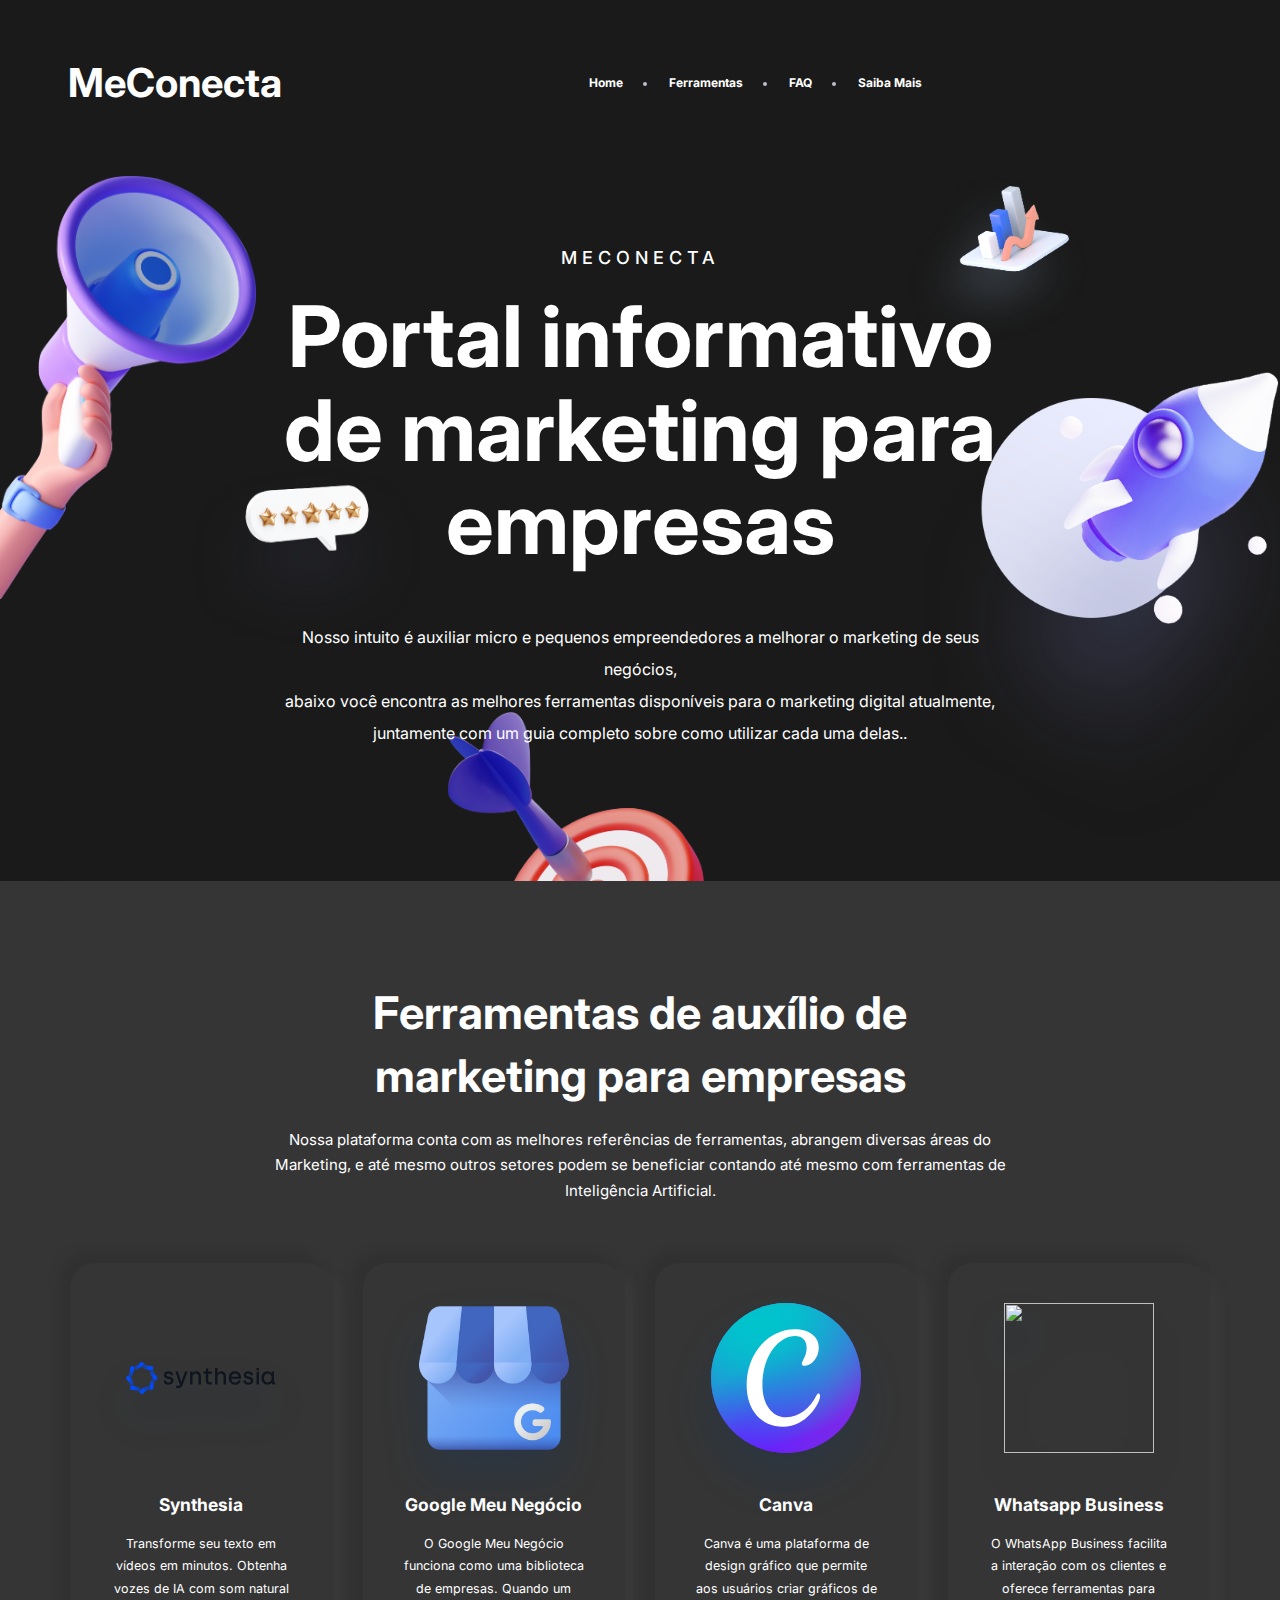
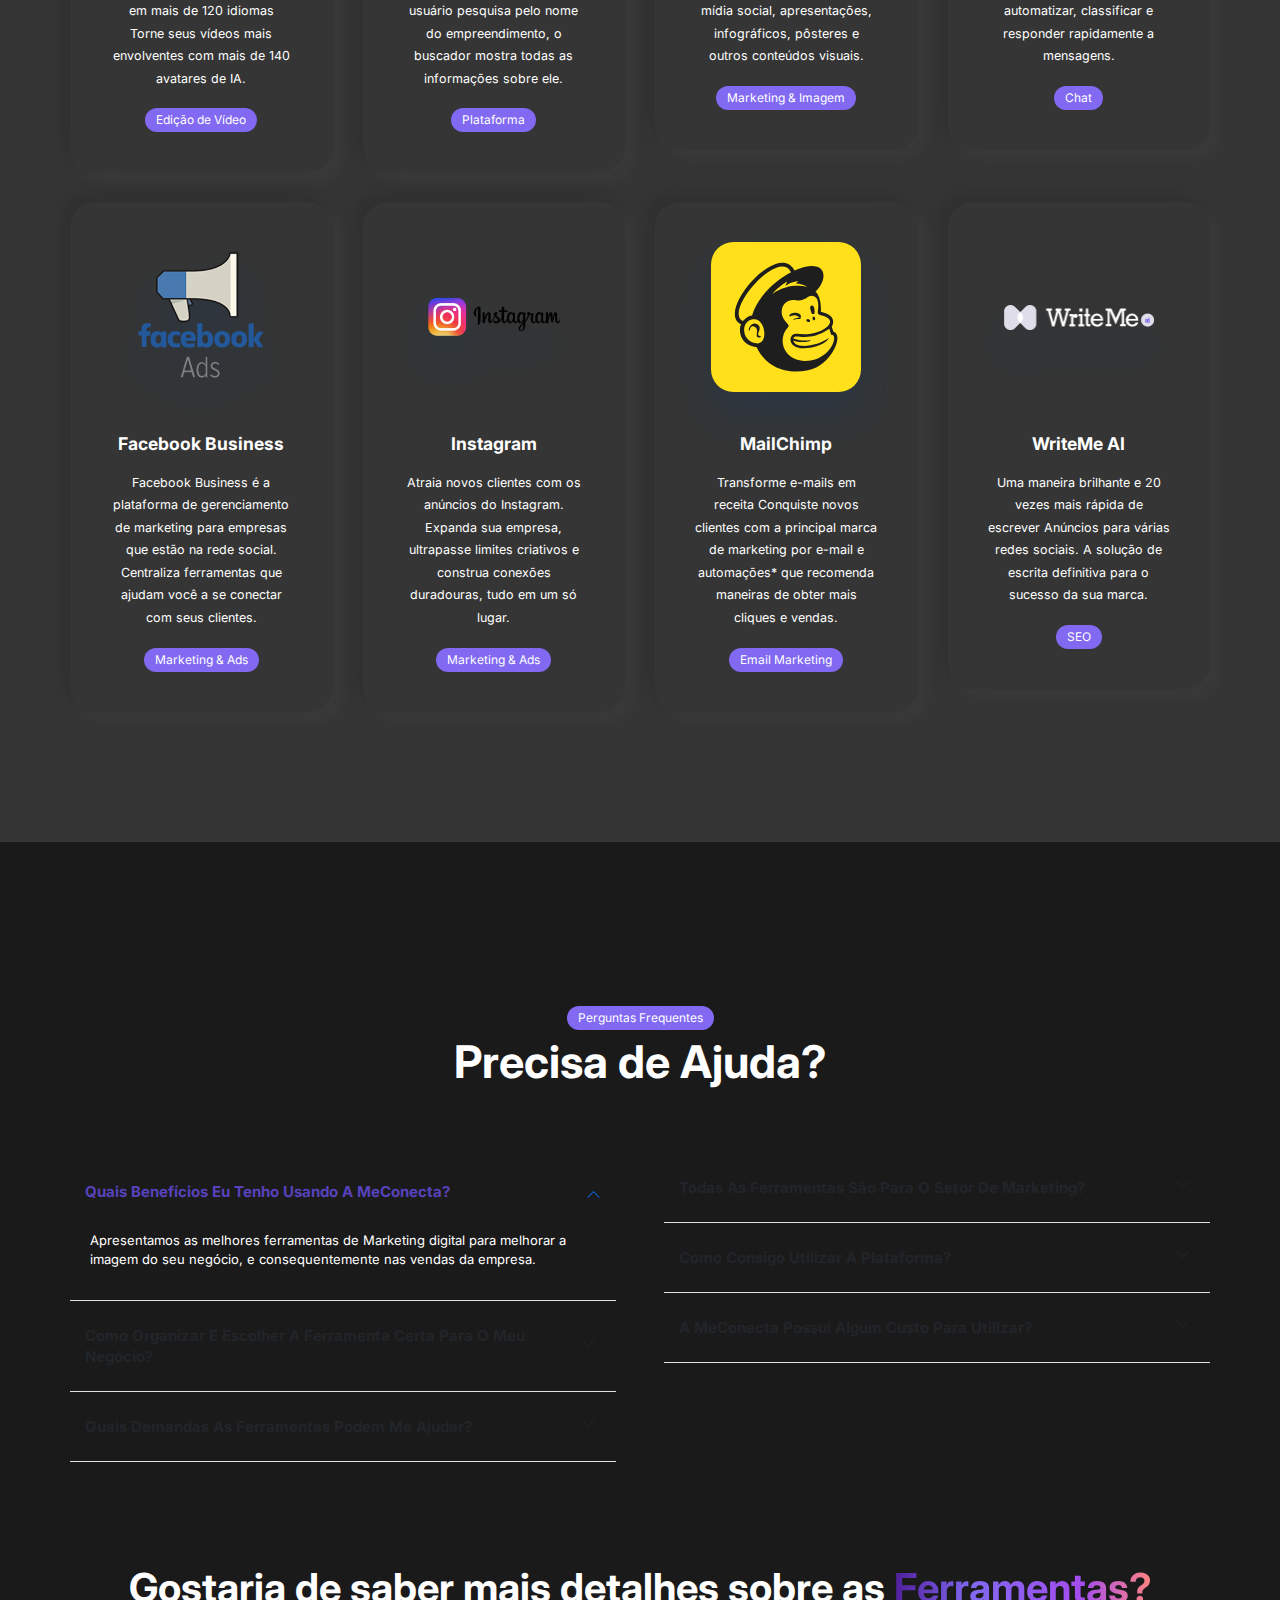
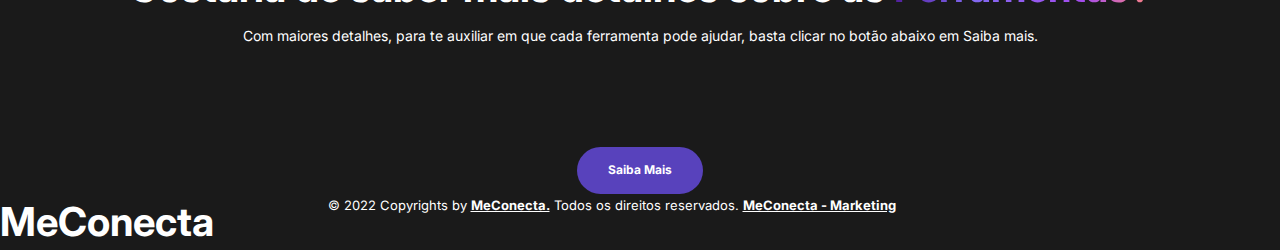
==== commit 0c37730f: "Update index.html" ====
--- a/index.html
+++ b/index.html
@@ -82,6 +82,7 @@
                 <div class="row justify-content-center">
                     <div class="col-lg-8">
                         <div class="info">
+                            <br><br><br>
                             <h6>MeConecta</h6>
                             <h1>Portal informativo de marketing para empresas</span></h1>
                             <div class="text">
--- a/assets/style.css
+++ b/assets/style.css
@@ -422,7 +422,6 @@
   .row:not(.gx-0):not(.gx-1):not(.gx-2):not(.gx-3):not(.gx-4):not(.gx-5) > * {
     padding-right: 15px;
     padding-left: 15px;
-    display: flex;
   }
   
   h1,
@@ -509,7 +508,7 @@
   }
   
   .text {
-    font-size: 14px;
+    font-size: 15px;
     line-height: 2;
   }
   
@@ -965,7 +964,7 @@
   }
   
   .mt-50 {
-    margin: 50px 0 120px 0 !important;
+    margin-top: 50px !important;
   }
   
   .mt-60 {
@@ -1754,27 +1753,27 @@
   }
   
   /* --------------- section style-4 --------------- */
-  .section-head..mt. .title_small {
+  .section-head.style-4 .title_small {
     font-size: 12px;
     padding: 5px 10px;
     background-color: #f7f4ff;
     border-radius: 5px;
     color: var(--color-blue4);
-    
-  }
-  .section-head..mt. h2 {
+    margin-bottom: 20px;
+  }
+  .section-head.style-4 h2 {
     font-size: 40px;
     line-height: 1.3;
     color: #fff;
   }
-  .section-head..mt.50 h2 span {
+  .section-head.style-4 h2 span {
     -webkit-background-clip: text;
     -webkit-text-fill-color: transparent;
     background-image: -webkit-gradient(linear, left top, right top, from(#501e9c), color-stop(30%, #8169f1), color-stop(30%, #8169f1), color-stop(73%, #a44cee), to(#ff847f));
     background-image: -o-linear-gradient(left, #501e9c 0%, #8169f1 30%, #8169f1 30%, #a44cee 73%, #ff847f 100%);
     background-image: linear-gradient(to right, #501e9c 0%, #8169f1 30%, #8169f1 30%, #a44cee 73%, #ff847f 100%);
   }
-  .section-head..mt.50 h5 {
+  .section-head.style-4 h5 {
     font-size: 16px;
     font-weight: bold;
     color: #a44cee;
@@ -1782,7 +1781,6 @@
     text-transform: capitalize;
     margin: 0 10px;
   }
-  
   /* --------------- section style-5 --------------- */
   .section-head.style-5 h2 {
     font-size: 45px;
@@ -1988,8 +1986,8 @@
        object-fit: cover;
   }
   
-  /* --------------- top navbar mt.50 --------------- */
-  .top-navbar.mt.50 {
+  /* --------------- top navbar style-4 --------------- */
+  .top-navbar.style-4 {
     background-image: url(../img/top_nav_s4.png);
     background-size: cover;
     background-position: top;
@@ -2519,7 +2517,7 @@
             justify-content: center;
   }
   
-  .navbar.mt.50 {
+  .navbar.style-4 {
     position: relative;
     z-index: 99;
     padding: 20px 15px;
@@ -2528,12 +2526,12 @@
     border-top-right-radius: 20px;
     margin-top: -38px;
   }
-  .navbar.mt.50 .navbar-brand {
+  .navbar.style-4 .navbar-brand {
     width: 150px;
     -o-object-fit: contain;
        object-fit: contain;
   }
-  .navbar.mt.50 .navbar-nav .nav-item .nav-link {
+  .navbar.style-4 .navbar-nav .nav-item .nav-link {
     position: relative;
     color: #fff;
     font-size: 12px;
@@ -3519,7 +3517,7 @@
     z-index: 1;
   }
   header.style-6 .info .text {
-    font-size: 14px;
+    font-size: 16px;
     color: #fff;
     margin-top: 50px;
   }
@@ -4341,8 +4339,8 @@
   text-align: center;
 }
 .features.style-4 .content .features-card .icon {
-  width: 150px;
-  height: 150px;
+  width: 125px;
+  height: 125px;
   display: block;
   margin: 0 auto 30px;
   position: relative;
@@ -4387,8 +4385,8 @@
   margin-bottom: 40px;
 }
 .features-card.style-5 .icon img {
-  width: 150px;
-  height: 150px;
+  width: 80px;
+  height: 80px;
   -o-object-fit: contain;
      object-fit: contain;
   -webkit-filter: drop-shadow(0 25px 20px rgba(7, 57, 114, 0.2078431373));
@@ -4805,6 +4803,42 @@
   opacity: 60%;
 }
   ---------------------
+
+/* ===============================================================
+			[ * Values Section ] 
+================================================================*/
+/* --------------- Values styles --------------- */
+.values .box {
+  padding: 100px;
+  box-shadow: 0px 0 5px rgba(1, 41, 112, 0.08);
+  text-align: center;
+  transition: 0.3s;
+  height: 100%;
+  margin: 20px;
+}
+
+.values .box img {
+  padding: 30px 50px;
+  transition: 0.5s;
+  transform: scale(1.1);
+  align-items:baseline;
+  align-self: start;
+}
+
+.values .box h3 {
+  font-size: 24px;
+  color: #fff;
+  font-weight: 700;
+  margin-bottom: 18px;
+}
+
+.values .box:hover {
+  box-shadow: 0px 0 30px rgba(1, 41, 112, 0.08);
+}
+
+.values .box:hover img {
+  transform: scale(1);
+}
 
 .section-header {
   text-align: center;
@@ -5152,7 +5186,6 @@
         -ms-flex-negative: 0;
         flex-shrink: 0;
         color: #fff; }
-
   
   /* ===============================================================
               [ * faq Section ] 
@@ -5638,8 +5671,8 @@
     margin-bottom: 40px;
   }
   .features-card.style-5 .icon img {
-    width: 80px;
-    height: 80px;
+    width: 150px;
+    height: 150px;
     -o-object-fit: contain;
        object-fit: contain;
     -webkit-filter: drop-shadow(0 25px 20px rgba(7, 57, 114, 0.2078431373));
@@ -6055,1106 +6088,145 @@
     color: #fff;
     opacity: 60%;
   }
-
-/* ===============================================================
-			[ * about Section ] 
-================================================================*/
-/* --------------- about styles --------------- */
-.about.style-1 {
-  position: relative;
-}
-.about.style-1 .content {
-  padding: 65px 120px;
-  background: var(--color-main-grad);
-  position: relative;
-  border-radius: 10px;
-  overflow: hidden;
-  z-index: 5;
-}
-.about.style-1 .content .about_shap {
-  position: absolute;
-  width: 100%;
-  height: 100%;
-  top: 0;
-  left: 0;
-  z-index: 0;
-  opacity: 30%;
-  pointer-events: none;
-}
-.about.style-1 .content .about_logos {
-  display: -webkit-box;
-  display: -ms-flexbox;
-  display: flex;
-  -webkit-box-align: center;
-      -ms-flex-align: center;
-          align-items: center;
-  -webkit-box-pack: justify;
-      -ms-flex-pack: justify;
-          justify-content: space-between;
-  padding-bottom: 40px;
-  border-bottom: 1px solid rgba(255, 255, 255, 0.2666666667);
-  position: relative;
-  z-index: 5;
-}
-.about.style-1 .content .about-info {
-  padding: 60px 0;
-  position: relative;
-  z-index: 5;
-}
-.about.style-1 .content .about-info .title h3 {
-  color: #fff;
-  font-weight: 600;
-  font-size: 30px;
-}
-.about.style-1 .content .about-info .title small {
-  color: #fff;
-  text-transform: uppercase;
-  font-size: 11px;
-  margin-top: 35px;
-  display: block;
-}
-.about.style-1 .content .about-info .info h6 {
-  color: #fff;
-  font-size: 14px;
-  line-height: 1.6;
-  margin-bottom: 25px;
-}
-.about.style-1 .content .about-info .info p {
-  font-size: 14px;
-  color: #c7e9ff;
-}
-.about.style-1 .content .about-info .info .butn {
-  margin-top: 50px;
-}
-.about.style-1 .content .about-numbers {
-  position: relative;
-  z-index: 5;
-}
-.about.style-1 .content .about-numbers .num-item {
-  display: -webkit-box;
-  display: -ms-flexbox;
-  display: flex;
-  -webkit-box-align: center;
-      -ms-flex-align: center;
-          align-items: center;
-}
-.about.style-1 .content .about-numbers .num-item .num {
-  color: #fff;
-  font-size: 32px;
-  font-weight: bold;
-  -ms-flex-negative: 0;
-      flex-shrink: 0;
-  margin-right: 15px;
-  min-width: 70px;
-  text-align: center;
-}
-
-.new {
-  padding: 15px;
-}
-
-.about.style-1 .content .about-numbers .num-item .num i {
-  font-size: 21px;
-}
-.about.style-1 .content .about-numbers .num-item .inf {
-  color: #fff;
-}
-
-.about.style-3 {
-  position: relative;
-}
-.about.style-3 .top-content {
-  min-height: 510px;
-  margin-bottom: 100px;
-  padding-top: 20px;
-}
-.about.style-3 .info h5 {
-  font-size: 19px;
-  line-height: 28px;
-  font-style: italic;
-  margin-bottom: 25px;
-}
-.about.style-3 .info .text {
-  color: #666;
-}
-.about.style-3 .info ul li {
-  font-size: 14px;
-  font-weight: 600;
-  margin: 15px 0;
-}
-.about.style-3 .info ul li i {
-  color: var(--color-blue2);
-}
-.about.style-3 .img-left {
-  position: absolute;
-  left: 0;
-  top: 190px;
-  max-width: 50%;
-}
-.about.style-3 .img-left .info-circle {
-  position: absolute;
-  top: 0;
-  left: 50%;
-  -webkit-transform: translate(-50%, -40%);
-      -ms-transform: translate(-50%, -40%);
-          transform: translate(-50%, -40%);
-  display: -webkit-box;
-  display: -ms-flexbox;
-  display: flex;
-  -webkit-box-align: center;
-      -ms-flex-align: center;
-          align-items: center;
-  -webkit-box-pack: center;
-      -ms-flex-pack: center;
-          justify-content: center;
-  text-align: center;
-  width: 230px;
-  height: 230px;
-  background-color: #4a00e1;
-  color: #fff;
-  border-radius: 50%;
-  overflow: hidden;
-  outline: 10px solid #fff;
-}
-.about.style-3 .img-left .info-circle h2 {
-  font-size: 56px;
-}
-.about.style-3 .img-left .info-circle small {
-  font-size: 11px;
-  text-transform: uppercase;
-}
-.about.style-3 .img-left .info-circle:nth-of-type(2) {
-  width: 200px;
-  height: 200px;
-  left: auto;
-  right: 0;
-  top: 50%;
-  -webkit-transform: translate(-14%, -57%);
-      -ms-transform: translate(-14%, -57%);
-          transform: translate(-14%, -57%);
-  z-index: 5;
-}
-.about.style-3 .img-left .info-circle:nth-of-type(2) h2 {
-  font-size: 50px;
-}
-.about.style-3 .img-left .info-circle:nth-of-type(3) {
-  width: 150px;
-  height: 150px;
-  left: auto;
-  right: 0;
-  top: 50%;
-  -webkit-transform: translate(-88%, 32%);
-      -ms-transform: translate(-88%, 32%);
-          transform: translate(-88%, 32%);
-  background-color: #8d3dfa;
-  z-index: 0;
-}
-.about.style-3 .img-left .info-circle:nth-of-type(3) h2 {
-  font-size: 37px;
-}
-.about.style-3 .img-left .info-circle:nth-of-type(4) {
-  width: 180px;
-  height: 180px;
-  left: 0;
-  top: 50%;
-  -webkit-transform: translate(20%, -20%);
-      -ms-transform: translate(20%, -20%);
-          transform: translate(20%, -20%);
-  background-color: #00bcf2;
-  z-index: 0;
-}
-.about.style-3 .img-left .info-circle:nth-of-type(4) h2 {
-  font-size: 46px;
-}
-.about.style-3 .btm-content {
-  position: relative;
-  min-height: 510px;
-  padding-top: 50px;
-}
-.about.style-3 .btm-content .img-right {
-  position: absolute;
-  right: 0;
-  top: 0;
-  max-width: 60%;
-}
-
-.about.style-4 {
-  overflow: hidden;
-  position: relative;
-}
-.about.style-4 .top-wave {
-  position: absolute;
-  top: -2px;
-  width: 100%;
-}
-.about.style-4 .bottom-wave {
-  position: absolute;
-  bottom: -2px;
-  width: 100%;
-  -webkit-transform: rotate(180deg);
-      -ms-transform: rotate(180deg);
-          transform: rotate(180deg);
-}
-.about.style-4 .content {
-  position: relative;
-  padding: 60px 0;
-}
-.about.style-4 .content ul li h6 {
-  font-size: 15px;
-}
-.about.style-4 .content.frs-content .lines, .about.style-4 .content.trd-content .lines {
-  position: absolute;
-  left: 0;
-  top: -80px;
-  width: 40%;
-  max-width: unset;
-  max-height: unset;
-}
-.about.style-4 .content.frs-content .bubble, .about.style-4 .content.trd-content .bubble {
-  position: absolute;
-  left: 0;
-  top: 0;
-  width: 50%;
-  max-width: unset;
-  max-height: unset;
-  -webkit-animation: rotate-center 100s linear infinite both;
-  animation: rotate-center 100s linear infinite both;
-}
-.about.style-4 .content.sec-content .bubble2 {
-  position: absolute;
-  right: 0;
-  top: 0;
-  width: 50%;
-  max-width: unset;
-  max-height: unset;
-  -webkit-animation: rotate-center 100s linear infinite both;
-  animation: rotate-center 100s linear infinite both;
-}
-.about.style-4 .btn-img {
-  text-align: initial;
-  display: -webkit-inline-box;
-  display: -ms-inline-flexbox;
-  display: inline-flex;
-  background-color: #f4f2fb;
-  -webkit-box-align: center;
-      -ms-flex-align: center;
-          align-items: center;
-}
-.about.style-4 .btn-img .icon {
-  -ms-flex-negative: 0;
-      flex-shrink: 0;
-  padding-right: 15px;
-  margin-right: 15px;
-  border-right: 1px solid rgba(0, 0, 0, 0.0666666667);
-  width: 45px;
-}
-.about.style-4 .btn-img .inf {
-  height: -webkit-max-content;
-  height: -moz-max-content;
-  height: max-content;
-  display: -webkit-box;
-  display: -ms-flexbox;
-  display: flex;
-  -ms-flex-wrap: wrap;
-      flex-wrap: wrap;
-  -webkit-box-orient: vertical;
-  -webkit-box-direction: normal;
-      -ms-flex-direction: column;
-          flex-direction: column;
-}
-.about.style-4 .btn-img .inf small {
-  font-size: 10px;
-  color: #666;
-}
-.about.style-4 .btn-img .inf h6 {
-  font-size: 12px;
-  color: #000;
-  font-weight: bold;
-  line-height: 1.5;
-}
-.about.style-4 .integration {
-  position: relative;
-}
-.about.style-4 .integration .intg-back {
-  position: absolute;
-  left: 0;
-  bottom: 19%;
-  width: 100%;
-  max-height: unset;
-  -o-object-fit: cover;
-     object-fit: cover;
-}
-.about.style-4 .integration .content {
-  display: -webkit-box;
-  display: -ms-flexbox;
-  display: flex;
-  -webkit-box-pack: justify;
-      -ms-flex-pack: justify;
-          justify-content: space-between;
-  position: relative;
-}
-.about.style-4 .integration .content .img {
-  -webkit-animation: slide_up_down 1.7s ease-in-out infinite alternate both;
-  animation: slide_up_down 1.7s ease-in-out infinite alternate both;
-}
-.about.style-4 .integration .content .img:nth-of-type(1) {
-  -webkit-animation-delay: -0.5s;
-          animation-delay: -0.5s;
-}
-.about.style-4 .integration .content .img:nth-of-type(2) {
-  -webkit-animation-delay: -1s;
-          animation-delay: -1s;
-}
-.about.style-4 .integration .content .img:nth-of-type(3) {
-  -webkit-animation-delay: -1.5s;
-          animation-delay: -1.5s;
-}
-.about.style-4 .integration .content .img:nth-of-type(4) {
-  -webkit-animation-delay: -2s;
-          animation-delay: -2s;
-}
-.about.style-4 .integration .content .img:nth-of-type(5) {
-  -webkit-animation-delay: -2.5s;
-          animation-delay: -2.5s;
-}
-
-.about.style-5 .content {
-  padding: 50px 0;
-}
-.about.style-5 .content p {
-  font-size: 12.5px;
-  color: #777;
-  line-height: 2;
-}
-.about.style-5 .content .line-links {
-  margin-top: 35px;
-}
-.about.style-5 .content .line-links a {
-  position: relative;
-  color: #000;
-  font-size: 15px;
-  font-weight: bold;
-  border-bottom: 1px solid rgba(153, 153, 153, 0.2);
-  padding: 13px 0;
-  display: block;
-  width: 100%;
-}
-.about.style-5 .content .line-links a:last-of-type {
-  border-bottom: 0;
-}
-.about.style-5 .content .line-links a::after {
-  position: absolute;
-  content: "";
-  left: 0;
-  bottom: 0;
-  height: 1px;
-  width: 0%;
-  background-color: var(--color-blue5);
-  -webkit-transition: all 0.3s ease;
-  -o-transition: all 0.3s ease;
-  transition: all 0.3s ease;
-}
-.about.style-5 .content .line-links a:hover::after {
-  width: 100%;
-}
-.about.style-5 .content .list-icon {
-  margin-top: 40px;
-}
-.about.style-5 .content .list-icon li {
-  display: -webkit-box;
-  display: -ms-flexbox;
-  display: flex;
-  margin-bottom: 15px;
-}
-.about.style-5 .content .list-icon li .icon {
-  -ms-flex-negative: 0;
-      flex-shrink: 0;
-  width: 20px;
-  height: 20px;
-  border-radius: 50%;
-  background: var(--color-blue5);
-  color: #fff;
-  display: -webkit-inline-box;
-  display: -ms-inline-flexbox;
-  display: inline-flex;
-  -webkit-box-align: center;
-      -ms-flex-align: center;
-          align-items: center;
-  -webkit-box-pack: center;
-      -ms-flex-pack: center;
-          justify-content: center;
-  margin-right: 15px;
-}
-.about.style-5 .content .list-icon li h6 {
-  font-size: 15px;
-  font-weight: 700;
-}
-.about.style-5 .content .img {
-  position: relative;
-  text-align: right;
-}
-.about.style-5 .content .img.main-img1 .img-body {
-  position: relative;
-  z-index: 2;
-  top: 50px;
-  -webkit-animation: slide_up_down 3s ease-in-out infinite alternate both;
-  animation: slide_up_down 3s ease-in-out infinite alternate both;
-}
-.about.style-5 .content .img.main-img1 img {
-  position: absolute;
-  -o-object-fit: contain;
-     object-fit: contain;
-}
-.about.style-5 .content .img.main-img1 img.sm-circle {
-  right: -50px;
-  top: 20%;
-  z-index: 1;
-  -webkit-animation: rotate-center 20s linear infinite both reverse;
-  animation: rotate-center 20s linear infinite both reverse;
-}
-.about.style-5 .content .img.main-img1 img.lg-circle {
-  left: 0;
-  top: 0;
-  z-index: 1;
-  -webkit-animation: rotate-center 50s linear infinite both;
-  animation: rotate-center 50s linear infinite both;
-}
-.about.style-5 .content .img.main-img1 img.card1 {
-  position: absolute;
-  right: 0;
-  top: 0;
-  width: 100%;
-  z-index: 3;
-  -webkit-animation: scale_up_down 10s ease-in-out infinite alternate both;
-  animation: scale_up_down 10s ease-in-out infinite alternate both;
-}
-.about.style-5 .content .img.main-img1 img.card2 {
-  position: absolute;
-  right: 0;
-  top: 0;
-  width: 100%;
-  height: 100%;
-  z-index: 2;
-  -webkit-animation: scale_up_down 7s ease-in-out infinite alternate both;
-  animation: scale_up_down 7s ease-in-out infinite alternate both;
-  -webkit-transition-delay: -5s;
-       -o-transition-delay: -5s;
-          transition-delay: -5s;
-}
-.about.style-5 .content .img.main-img2 .img-body {
-  position: relative;
-  z-index: 2;
-  -webkit-animation: slide_up_down 3s ease-in-out infinite alternate both;
-  animation: slide_up_down 3s ease-in-out infinite alternate both;
-}
-.about.style-5 .content .img.main-img2 img {
-  position: absolute;
-}
-.about.style-5 .content .img.main-img2 img:nth-of-type(1) {
-  right: 0;
-  top: 0;
-  width: 100%;
-  z-index: 1;
-  -webkit-animation: rotate-center 70s linear infinite both;
-  animation: rotate-center 70s linear infinite both;
-}
-.about.style-5 .content .img.main-img3 {
-  position: relative;
-}
-.about.style-5 .content .img.main-img3 .img-body {
-  position: relative;
-  z-index: 1;
-  max-height: 500px;
-  -o-object-fit: contain;
-     object-fit: contain;
-  -webkit-animation: rotate-center 100s linear infinite both;
-  animation: rotate-center 100s linear infinite both;
-}
-.about.style-5 .content .img.main-img3 img {
-  position: absolute;
-  right: 0;
-  top: 20%;
-  width: 100%;
-}
-.about.style-5 .content .img.main-img3 img:nth-of-type(2) {
-  z-index: 3;
-  -webkit-animation: slide_up_down 2s ease-in-out infinite alternate both;
-  animation: slide_up_down 2s ease-in-out infinite alternate both;
-}
-.about.style-5 .content .img.main-img3 img:nth-of-type(3) {
-  z-index: 1;
-  -webkit-animation: slide_up_down 2s ease-in-out infinite alternate both;
-  animation: slide_up_down 2s ease-in-out infinite alternate both;
-  -webkit-animation-delay: 1s;
-          animation-delay: 1s;
-}
-.about.style-5 .content .img.main-img3 img:nth-of-type(4) {
-  z-index: 2;
-  -webkit-animation: slide_up_down 2s ease-in-out infinite alternate both;
-  animation: slide_up_down 2s ease-in-out infinite alternate both;
-  -webkit-animation-delay: 2s;
-          animation-delay: 2s;
-}
-.about.style-5 .content .img.main-img3 img:nth-of-type(5) {
-  z-index: 4;
-  -webkit-animation: slide_up_down 2s ease-in-out infinite alternate both;
-  animation: slide_up_down 2s ease-in-out infinite alternate both;
-  -webkit-animation-delay: 3s;
-          animation-delay: 3s;
-}
-
-.about.style-6 {
-  position: relative;
-}
-.about.style-6 .content {
-  border-bottom: 1px solid rgba(153, 153, 153, 0.2666666667);
-}
-.about.style-6 .content .info .text {
-  color: #666;
-  font-size: 15px;
-}
-.about.style-6 .content .info .vid-btn {
-  font-size: 11px;
-  font-weight: bold;
-  display: -webkit-inline-box;
-  display: -ms-inline-flexbox;
-  display: inline-flex;
-  -webkit-box-align: center;
-      -ms-flex-align: center;
-          align-items: center;
-}
-.about.style-6 .content .info .vid-btn i {
-  width: 40px;
-  height: 40px;
-  display: -webkit-inline-box;
-  display: -ms-inline-flexbox;
-  display: inline-flex;
-  -webkit-box-align: center;
-      -ms-flex-align: center;
-          align-items: center;
-  -webkit-box-pack: center;
-      -ms-flex-pack: center;
-          justify-content: center;
-  border-radius: 50%;
-  border: 1px solid var(--color-blue6);
-  color: var(--color-blue6);
-  font-size: 21px;
-  margin-right: 5px;
-}
-.about.style-6 .bubbles {
-  position: absolute;
-  right: 0;
-  top: 0;
-  height: 100%;
-  width: 50%;
-  -o-object-fit: contain;
-     object-fit: contain;
-}
-
-.about.style-7 {
-  position: relative;
-  padding: 120px 0;
-}
-.about.style-7 .bg-lines {
-  position: absolute;
-  top: 0;
-  left: 0;
-  width: 100%;
-  -o-object-fit: cover;
-     object-fit: cover;
-}
-.about.style-7 .top-wave {
-  position: absolute;
-  top: -1px;
-  left: 0;
-  width: 100%;
-}
-.about.style-7 .bottom-wave {
-  position: absolute;
-  bottom: -1px;
-  left: 0;
-  width: 100%;
-  -webkit-transform: rotate(180deg);
-      -ms-transform: rotate(180deg);
-          transform: rotate(180deg);
-}
-.about.style-7 .info .text {
-  font-size: 16px;
-  color: #666;
-  line-height: 1.7;
-}
-.about.style-7 .img {
-  position: relative;
-  padding-left: 100px;
-}
-.about.style-7 .img .main-img {
-  border-radius: 10px;
-  -o-object-fit: cover;
-     object-fit: cover;
-}
-.about.style-7 .img .img-chart {
-  position: absolute;
-  top: 120px;
-  left: -30px;
-  z-index: 2;
-}
-.about.style-7 .img .circle {
-  position: absolute;
-  content: "";
-  width: 85px;
-  height: 85px;
-  bottom: 50px;
-  right: -40px;
-  background-color: var(--color-blue7);
-  border-radius: 50%;
-  z-index: -1;
-}
-
-.about.style-8 .info ul li {
-  margin: 10px 0;
-  display: -webkit-box;
-  display: -ms-flexbox;
-  display: flex;
-}
-.about.style-8 .info ul li .icon {
-  width: 20px;
-  -o-object-fit: contain;
-     object-fit: contain;
-  -webkit-margin-end: 15px;
-          margin-inline-end: 15px;
-  -ms-flex-negative: 0;
-      flex-shrink: 0;
-}
-.about.style-8 .info ul li p {
-  font-size: 16px;
-  font-weight: 500;
-  color: #000;
-}
-.about.style-8 .info .author {
-  display: -webkit-box;
-  display: -ms-flexbox;
-  display: flex;
-  -webkit-box-align: center;
-      -ms-flex-align: center;
-          align-items: center;
-}
-.about.style-8 .info .author .inf p {
-  color: var(--color-main);
-}
-.about.style-8 .info .author .inf h6 {
-  font-size: 18px;
-  font-weight: bold;
-}
-.about.style-8 .info .signature {
-  width: 100px;
-}
-
-.about.style-9 .info {
-  padding: 0 50px;
-}
-.about.style-9 .info ul li {
-  display: -webkit-box;
-  display: -ms-flexbox;
-  display: flex;
-  -webkit-box-align: center;
-      -ms-flex-align: center;
-          align-items: center;
-  margin-bottom: 25px;
-}
-.about.style-9 .info ul li p {
-  font-size: 16px;
-  color: #666;
-}
-.about.style-9 .info ul li .icon {
-  -webkit-margin-end: 20px;
-          margin-inline-end: 20px;
-  -ms-flex-negative: 0;
-      flex-shrink: 0;
-}
-.about.style-9 .info ul li .icon img {
-  width: 60px;
-}
-.about.style-9 .info .call-info {
-  border-top: 1px solid rgba(153, 153, 153, 0.2);
-}
-.about.style-9 .info .call-info h5 {
-  font-weight: bold;
-  font-size: 20px;
-  color: var(--color-darkBlue2);
-  margin-bottom: 10px;
-}
-.about.style-9 .info .call-info p {
-  font-size: 16px;
-  color: #666;
-}
-
-.about.style-10 {
-  position: relative;
-}
-.about.style-10 .imgs .col-lg-6:first-of-type .img:first-of-type {
-  height: 270px;
-}
-.about.style-10 .imgs .col-lg-6:first-of-type .img:last-of-type {
-  height: 190px;
-}
-.about.style-10 .imgs .col-lg-6:last-of-type .img:first-of-type {
-  height: 160px;
-}
-.about.style-10 .imgs .col-lg-6:last-of-type .img:last-of-type {
-  height: 320px;
-}
-.about.style-10 .info {
-  -webkit-padding-start: 50px;
-          padding-inline-start: 50px;
-}
-.about.style-10 .info h6 {
-  font-size: 14px;
-  font-weight: 400;
-  color: #8169f1;
-  margin-bottom: 10px;
-}
-.about.style-10 .info h2 {
-  font-size: 40px;
-}
-.about.style-10 .info p {
-  font-size: 16px;
-  color: #666;
-  margin-top: 25px;
-}
-.about.style-10 .pattern {
-  position: absolute;
-  content: "";
-  left: 0;
-  top: 0;
-  height: 100%;
-}
-
-.about.style-13 .content {
-  background-color: #fff;
-  border-radius: 10px;
-  margin-top: -40px;
-  position: relative;
-  padding: 6vw;
-  margin-bottom: 100px;
-  -webkit-box-shadow: 0px 100px 200px 0px rgba(0, 0, 0, 0.0392156863);
-          box-shadow: 0px 100px 200px 0px rgba(0, 0, 0, 0.0392156863);
-}
-.about.style-13 .content::before {
-  position: absolute;
-  content: "";
-  left: 20px;
-  bottom: -15px;
-  width: calc(100% - 40px);
-  height: 40px;
-  background-color: #e6e8ed;
-  border-radius: 10px;
-  z-index: -1;
-}
-.about.style-13 .content .info h5 {
-  font-size: 24px;
-  margin-bottom: 30px;
-  font-weight: bold;
-  text-transform: capitalize;
-}
-.about.style-13 .content .info .text {
-  font-size: 18px;
-  color: #666;
-  margin-bottom: 40px;
-}
-.about.style-13 .content .info .logos img {
-  -webkit-margin-end: 30px;
-          margin-inline-end: 30px;
-}
-.about.style-13 .content .about-contact .item {
-  display: -webkit-box;
-  display: -ms-flexbox;
-  display: flex;
-  -webkit-box-align: center;
-      -ms-flex-align: center;
-          align-items: center;
-  -webkit-box-pack: justify;
-      -ms-flex-pack: justify;
-          justify-content: space-between;
-  padding: 20px;
-  border-radius: 10px;
-  border: 1px solid rgba(153, 153, 153, 0.1333333333);
-}
-.about.style-13 .content .about-contact .item p {
-  color: #999;
-}
-.about.style-13 .content .about-contact .item h6 {
-  font-size: 16px;
-}
-.about.style-13 .content .about-contact .item .icon img {
-  height: 40px;
-  -o-object-fit: contain;
-     object-fit: contain;
-}
-
-.about.style-14 .info .text {
-  font-size: 16px;
-  color: #666;
-  margin-bottom: 20px;
-}
-.about.style-14 .img {
-  position: relative;
-}
-.about.style-14 .img img {
-  border-radius: 15px;
-  -o-object-fit: cover;
-     object-fit: cover;
-}
-.about.style-14 .img .play_ptn {
-  position: absolute;
-  left: 0;
-  top: 50%;
-  -webkit-transform: translate(-50%, -50%);
-      -ms-transform: translate(-50%, -50%);
-          transform: translate(-50%, -50%);
-  width: 100px;
-  height: 100px;
-  background-color: #fff;
-  border-radius: 50%;
-  line-height: 1;
-  display: -webkit-box;
-  display: -ms-flexbox;
-  display: flex;
-  -webkit-box-align: center;
-      -ms-flex-align: center;
-          align-items: center;
-  -webkit-box-pack: center;
-      -ms-flex-pack: center;
-          justify-content: center;
-  color: #000;
-  font-size: 21px;
-  -webkit-box-shadow: 0 0 20px rgba(0, 0, 0, 0.0666666667);
-          box-shadow: 0 0 20px rgba(0, 0, 0, 0.0666666667);
-}
-
-.about.style-15 .info p {
-  color: #918b9f;
-  font-size: 16px;
-  margin-bottom: 20px;
-}
-.about.style-15 .info li {
-  font-weight: 500;
-  padding: 7px 0;
-}
-
+  
   /* ===============================================================
-              [ * about 2 page Style ] 
+              [ * chat-banner Section ] 
   ================================================================*/
-  /* --------------- about2 page style-5 --------------- */
-  .about-page.style-2 {
-    color: #fff;
-  }
-  .about-page.style-2 .about.style-2 {
-    position: relative;
-  }
-  .about-page.style-2 .about.style-2 .img {
-    height: 530px;
-    border-radius: 10px;
-    overflow: hidden;
-  }
-  .about-page.style-2 .about.style-2 .info .text {
-    color: #fff;
-    font-size: 16px;
-  }
-  .about-page.style-2 .about.style-2 .info .nav {
-    padding: 15px;
-    border-radius: 30px;
-    border: 1px solid rgba(153, 153, 153, 0.2);
-    -webkit-box-shadow: 0 0 20px rgba(0, 0, 0, 0.0666666667);
-            box-shadow: 0 0 20px rgba(0, 0, 0, 0.0666666667);
-    -ms-flex-pack: distribute;
-        justify-content: space-around;
-    margin: 40px 0 30px;
-  }
-  .about-page.style-2 .about.style-2 .info .nav .nav-item .nav-link {
-    position: relative;
-    color: #fff;
-    border-radius: 0;
-    background: transparent;
-    padding: 0;
-    padding-left: 20px;
-    font-weight: bold;
-  }
-  .about-page.style-2 .about.style-2 .info .nav .nav-item .nav-link::before {
+  /* --------------- chat-banner styles --------------- */
+  .chat-banner.style-3 {
+    background-color: var(--color-blue2);
+    position: relative;
+  }
+  .chat-banner.style-3::after {
     position: absolute;
     content: "";
     left: 0;
-    top: 7px;
-    width: 8px;
-    height: 8px;
-    -webkit-transform: rotate(45deg);
-        -ms-transform: rotate(45deg);
-            transform: rotate(45deg);
-    background-color: rgba(153, 153, 153, 0.6);
-  }
-  .about-page.style-2 .about.style-2 .info .nav .nav-item .nav-link.active {
-    color: var(--color-blue5);
-  }
-  .about-page.style-2 .about.style-2 .pattern_l {
-    position: absolute;
+    top: 0;
+    width: 100%;
+    height: 60%;
+    background-image: url(../img/0011.png);
+    background-size: 80%;
+    background-repeat: repeat;
+    background-position: bottom;
+    opacity: 0.08;
+    -webkit-filter: invert(100%) sepia(0%) saturate(0%) hue-rotate(93deg) brightness(1003%) contrast(103%);
+    filter: invert(100%) sepia(0%) saturate(0%) hue-rotate(93deg) brightness(1003%) contrast(103%);
+  }
+  .chat-banner.style-3 .info h3 {
+    font-size: 27px;
+    color: #fff;
+    text-transform: capitalize;
+  }
+  .chat-banner.style-3 .info h3 span {
+    font-weight: 400;
+    font-style: italic;
+    position: relative;
+  }
+  .chat-banner.style-3 .info h3 span::before {
+    position: absolute;
+    content: "";
     left: 0;
-    top: 0;
-    bottom: 0;
-    height: 100%;
-    -o-object-fit: cover;
-       object-fit: cover;
-    -o-object-position: left center;
-       object-position: left center;
-  }
-  .about-page.style-2 .about.style-2 .pattern_r {
-    position: absolute;
-    right: 0;
-    top: 0;
-    bottom: 0;
-    height: 100%;
-    -o-object-fit: cover;
-       object-fit: cover;
-    -o-object-position: right center;
-       object-position: right center;
-  }
-  .about-page.style-2 .timeline {
-    position: relative;
-  }
-  .about-page.style-2 .timeline .card-year h3 {
-    color: var(--color-blue5);
-    font-size: 44px;
-  }
-  .about-page.style-2 .timeline .timeline-content {
-    position: relative;
-  }
-  .about-page.style-2 .timeline .timeline-content::after {
-    position: absolute;
-    content: "";
-    left: 50%;
-    -webkit-transform: translateX(-50%);
-        -ms-transform: translateX(-50%);
-            transform: translateX(-50%);
-    top: 0;
-    width: 1px;
-    height: 100%;
-    background-color: #d2e7ff;
-  }
-  .about-page.style-2 .timeline .timeline-content .timeline-card {
-    position: relative;
-    padding: 30px 0;
-  }
-  .about-page.style-2 .timeline .timeline-content .timeline-card::after {
-    position: absolute;
-    content: "";
-    left: calc(50% - 14px);
-    top: calc(50% - 1px);
-    width: 28px;
-    height: 2px;
-    background-color: var(--color-blue5);
-    z-index: 2;
-  }
-  .about-page.style-2 .timeline .timeline-content .timeline-card:first-of-type {
-    padding-top: 0;
-  }
-  .about-page.style-2 .timeline .timeline-content .timeline-card:last-of-type {
-    padding-bottom: 0;
-  }
-  .about-page.style-2 .timeline .timeline-content .timeline-card .line {
-    position: absolute;
-    content: "";
-    left: 50%;
-    -webkit-transform: translateX(-50%);
-        -ms-transform: translateX(-50%);
-            transform: translateX(-50%);
-    top: 0;
-    width: 1px;
-    height: 100%;
-    background-color: var(--color-blue5);
-    z-index: 6;
-    -webkit-clip-path: polygon(0 0, 100% 0, 100% 0, 0 0);
-            clip-path: polygon(0 0, 100% 0, 100% 0, 0 0);
-    -webkit-transition: all 1s ease-in-out;
-    -o-transition: all 1s ease-in-out;
-    transition: all 1s ease-in-out;
-  }
-  .about-page.style-2 .timeline .timeline-content .timeline-card .line.animated {
-    -webkit-clip-path: polygon(0 0, 100% 0, 100% 100%, 0% 100%);
-            clip-path: polygon(0 0, 100% 0, 100% 100%, 0% 100%);
-  }
-  .about-page.style-2 .timeline .timeline-content .card-info {
-    position: relative;
-    padding: 30px;
-    border-radius: 5px;
+    top: 100%;
+    width: 240px;
+    height: 35px;
+    background-image: url(../img/header/info_h1_line1.png);
+    background-size: 240px;
+    background-repeat: no-repeat;
+    background-position: left;
+  }
+  /* --------------- chat-banner styles --------------- */
+  .chat-banner.style-7 {
+    background-color: #8169f1;
+    padding-top: 100px;
+  }
+  .chat-banner.style-7 .info {
+    text-align: center;
+    color: #fff;
+    padding-bottom: 100px;
+  }
+  .chat-banner.style-7 .info p {
+    font-size: 16px;
+    font-weight: 300;
+    margin-bottom: 15px;
+  }
+  .chat-banner.style-7 .info h3 {
+    font-size: 40px;
+    font-weight: 500;
+  }
+  
+  /* --------------- chat-banner styles --------------- */
+  .chat-banner.style-9 {
+    position: relative;
+    padding: 180px 0;
+    background-image: url(../img/header/head9_back.png);
+    background-size: cover;
+    background-position: center;
+  }
+  .chat-banner.style-9 .container {
+    position: relative;
+    z-index: 10;
+  }
+  .chat-banner.style-9 .img_back {
+    position: absolute;
+    left: 0;
+    top: -50px;
+    bottom: -50px;
+    width: 100%;
+    height: calc(100% + 100px);
+    max-height: unset;
+    pointer-events: none;
+    -o-object-fit: contain;
+       object-fit: contain;
+  }
+  .chat-banner.style-9 .section-head h6::after, .chat-banner.style-9 .section-head h6::before {
     background-color: #fff;
   }
-  .about-page.style-2 .timeline .timeline-content .card-info h6 {
-    font-weight: bold;
-    font-size: 22px;
-    margin-bottom: 10px;
-    position: relative;
-    z-index: 5;
-    text-transform: capitalize;
-  }
-  .about-page.style-2 .timeline .timeline-content .card-info p {
-    color: #fff;
-    position: relative;
-    z-index: 5;
-  }
-  .about-page.style-2 .timeline .timeline-content .card-info .num {
-    font-size: 100px;
-    font-weight: 600;
-    line-height: 1;
-    position: absolute;
-    top: 10px;
-    right: 10px;
-    -webkit-background-clip: text;
-    -webkit-text-fill-color: transparent;
-    background-image: -o-linear-gradient(30deg, transparent 0%, #f6f6f6 100%);
-    background-image: linear-gradient(60deg, transparent 0%, #f6f6f6 100%);
-    pointer-events: none;
-  }
-  .about-page.style-2 .clients-imgs .clients-content {
-    position: relative;
-    display: -webkit-box;
-    display: -ms-flexbox;
-    display: flex;
-    -ms-flex-wrap: wrap;
-        flex-wrap: wrap;
-    -webkit-box-pack: center;
-        -ms-flex-pack: center;
-            justify-content: center;
-  }
-  .about-page.style-2 .clients-imgs .clients-content .client-logo {
-    width: 180px;
-    height: 85px;
-    display: -webkit-inline-box;
-    display: -ms-inline-flexbox;
-    display: inline-flex;
-    -webkit-box-align: center;
-        -ms-flex-align: center;
-            align-items: center;
-    -webkit-box-pack: center;
-        -ms-flex-pack: center;
-            justify-content: center;
-    background-color: #fff;
-    -webkit-box-shadow: 0px 16px 32px 0px rgba(0, 0, 0, 0.0588235294);
-            box-shadow: 0px 16px 32px 0px rgba(0, 0, 0, 0.0588235294);
-    border-radius: 5px;
-    padding: 25px;
-    margin: 15px;
-  }
-  .about-page.style-2 .clients-imgs .about2-imgs-slider .img {
-    display: block;
-    height: 480px;
-    border-radius: 10px;
-    overflow: hidden;
-  }
-  .about-page.style-2 .clients-imgs .about2-imgs-slider .-wrapper {
-    -webkit-transition-timing-function: linear !important;
-    -o-transition-timing-function: linear !important;
-       transition-timing-function: linear !important;
-    position: relative;
-  }
-
+  
+  @-webkit-keyframes rotate-center {
+    0% {
+      -webkit-transform: rotate(0);
+      transform: rotate(0);
+    }
+    100% {
+      -webkit-transform: rotate(360deg);
+      transform: rotate(360deg);
+    }
+  }
+  @keyframes rotate-center {
+    0% {
+      -webkit-transform: rotate(0);
+      transform: rotate(0);
+    }
+    100% {
+      -webkit-transform: rotate(360deg);
+      transform: rotate(360deg);
+    }
+  }
+  
+  @-webkit-keyframes gradient {
+    0% {
+      background-position: 0% 50%;
+    }
+    50% {
+      background-position: 100% 50%;
+    }
+    100% {
+      background-position: 0% 50%;
+    }
+  }
+  
+  @keyframes gradient {
+    0% {
+      background-position: 0% 50%;
+    }
+    50% {
+      background-position: 100% 50%;
+    }
+    100% {
+      background-position: 0% 50%;
+    }
+  }
+  
   /* ===============================================================
               [ * footer Section ] 
   ================================================================*/
@@ -7162,6 +6234,7 @@
   footer.style-1 {
     background-color: #fff;
     position: relative;
+
   }
   footer.style-1 .foot_l {
     position: absolute;
@@ -7269,7 +6342,6 @@
     text-align: center;
     padding: 30px 0;
     border-top: 1px solid rgba(255, 255, 255, 0.2);
-    margin: 100px 0 30px 0;
   }
   
   footer.style-2 {
@@ -8144,157 +7216,6 @@
     pointer-events: none;
   }
   
-  /* ===============================================================
-              [ * portfolio_page Style ] 
-  ================================================================*/
-  /* --------------- portfolio-page style-1 --------------- */
-  .portfolio-page.style-1 .portfolio-projects.style-1 {
-    background-color: #e7f1ff;
-  }
-  .portfolio-page.style-1 .portfolio-projects.style-1 .controls {
-    text-align: center;
-    margin-bottom: 50px;
-  }
-  .portfolio-page.style-1 .portfolio-projects.style-1 .controls button {
-    border: 0;
-    background: transparent;
-    font-weight: bold;
-    text-transform: capitalize;
-    margin: 10px;
-  }
-  .portfolio-page.style-1 .portfolio-projects.style-1 .controls button.mixitup-control-active {
-    color: var(--color-blue5);
-  }
-  .portfolio-page.style-1 .download.style-5 {
-    position: relative;
-    overflow: hidden;
-  }
-  .portfolio-page.style-1 .download.style-5 .content h2 span .head-pen {
-    right: auto;
-    left: 102%;
-    -webkit-transform: rotateY(0);
-            transform: rotateY(0);
-  }
-  .portfolio-page.style-1 .download.style-5 .contact_globe {
-    position: absolute;
-    height: 150%;
-    max-height: none;
-    width: 60%;
-    top: -25%;
-    left: 20%;
-    opacity: 0.15;
-    -webkit-animation: rotate-center 100s linear infinite both;
-    animation: rotate-center 100s linear infinite both;
-  }
-  
-  /* ===============================================================
-              [ * single_project Style ] 
-  ================================================================*/
-  /* --------------- single-project style-5 --------------- */
-  .single-project.style-5 .about-app.style-5 h1 {
-    font-size: 55px;
-  }
-  .single-project.style-5 .about-app.style-5 .about-cards .about-card {
-    text-align: center;
-    padding: 15px;
-  }
-  .single-project.style-5 .about-app.style-5 .about-cards .about-card small {
-    font-size: 11px;
-    color: #999;
-    margin-bottom: 10px;
-    text-transform: uppercase;
-  }
-  .single-project.style-5 .about-app.style-5 .about-cards .about-card h6 {
-    color: #fff;
-    font-size: 14px;
-    font-weight: bold;
-    line-height: 1.6;
-  }
-  .single-project.style-5 .about-app.style-5 .img-content .img {
-    position: relative;
-  }
-  .single-project.style-5 .about-app.style-5 .img-content .img .main-img {
-    position: relative;
-    z-index: 5;
-  }
-  .single-project.style-5 .about-app.style-5 .img-content .img .circle {
-    position: absolute;
-    z-index: 0;
-    left: 0;
-    top: 15%;
-    height: 70%;
-    -o-object-fit: contain;
-       object-fit: contain;
-    -o-object-position: center;
-       object-position: center;
-    -webkit-animation: rotate-center 100s linear infinite both reverse;
-    animation: rotate-center 100s linear infinite both reverse;
-  }
-  .single-project.style-5 .about-app.style-5 .img-content .img .bubbls {
-    position: absolute;
-    z-index: 0;
-    left: 0;
-    top: 0;
-    width: 100%;
-    -o-object-fit: contain;
-       object-fit: contain;
-    -o-object-position: center;
-       object-position: center;
-    -webkit-animation: rotate-center 100s linear infinite both;
-    animation: rotate-center 100s linear infinite both;
-  }
-  .single-project.style-5 .screenshots {
-    position: relative;
-  }
-  .single-project.style-5 .screenshots::after {
-    position: absolute;
-    content: "";
-    background-image: url(../img/about/about_s4_wave.png);
-    background-repeat: repeat-x;
-    width: 100%;
-    height: 30px;
-    top: -1px;
-    left: 0;
-    z-index: 10;
-    -webkit-transform: rotateX(180deg);
-            transform: rotateX(180deg);
-  }
-  .single-project.style-5 .share .social-icon {
-    width: 35px;
-    height: 35px;
-    border-radius: 50%;
-    display: -webkit-inline-box;
-    display: -ms-inline-flexbox;
-    display: inline-flex;
-    -webkit-box-align: center;
-        -ms-flex-align: center;
-            align-items: center;
-    -webkit-box-pack: center;
-        -ms-flex-pack: center;
-            justify-content: center;
-    background-color: #f3f7fe;
-    color: #fff;
-    font-size: 12px;
-    margin: 20px 3px 0;
-  }
-  .single-project.style-5 .share .social-icon:hover {
-    background-color: var(--color-blue5);
-    color: #fff;
-  }
-  .single-project.style-5 .share .social-icon.hover-blue4:hover {
-    background-color: var(--color-blue4);
-    color: #fff;
-  }
-  .single-project.style-5 .projects .project-card.style-6:hover .info .title {
-    color: var(--color-blue5);
-  }
-  .single-project.style-5 .projects .project-card.style-6 .info small {
-    color: var(--color-blue5);
-  }
-  .single-project.style-5 .slider-style-6 .-button-next:hover, .single-project.style-5 .slider-style-6 .-button-prev:hover {
-    background-color: var(--color-blue5);
-  }
-  
  /* ===============================================================
               [ * section-head  Style ] 
   ================================================================*/
@@ -8324,2434 +7245,6 @@
   content: "";
 }
 
-
-  /* ===============================================================
-              [ * services page Style ] 
-  ================================================================*/
-  /* --------------- services page styles --------------- */
-  .services-page .features {
-    background-color: #e7f1ff;
-  }
-  
-  /* ===============================================================
-              [ * services page Style ] 
-  ================================================================*/
-  /* --------------- services page styles --------------- */
-  .about-page header.style-5 {
-    position: relative;
-  }
-  .about-page header.style-5 .info h1 {
-    font-size: 55px;
-  }
-  .about-page header.style-5 .main-vid {
-    position: relative;
-    height: 570px;
-    border-radius: 20px;
-    overflow: hidden;
-    border: 10px solid rgba(255, 255, 255, 0.0039215686);
-    margin-top: 150px;
-    -webkit-box-shadow: 0px 30px 40px 0px rgba(109, 121, 141, 0.3);
-            box-shadow: 0px 30px 40px 0px rgba(109, 121, 141, 0.3);
-  }
-  .about-page header.style-5 .main-vid img {
-    border-radius: 15px;
-    width: 100%;
-    height: 100%;
-    -o-object-fit: cover;
-       object-fit: cover;
-  }
-  .about-page header.style-5 .main-vid .play-icon {
-    position: absolute;
-    left: calc(50% - 50px);
-    top: calc(50% - 50px);
-    width: 100px;
-    height: 100px;
-    display: -webkit-inline-box;
-    display: -ms-inline-flexbox;
-    display: inline-flex;
-    -webkit-box-align: center;
-        -ms-flex-align: center;
-            align-items: center;
-    -webkit-box-pack: center;
-        -ms-flex-pack: center;
-            justify-content: center;
-    border-radius: 50%;
-    color: #fff;
-    font-size: 25px;
-    background-color: var(--color-blue5);
-    -webkit-box-shadow: 0px 5px 0px 0px var(--color-blue4);
-            box-shadow: 0px 5px 0px 0px var(--color-blue4);
-    -webkit-filter: drop-shadow(0 13px 20px rgba(0, 0, 0, 0.5333333333));
-            filter: drop-shadow(0 13px 20px rgba(0, 0, 0, 0.5333333333));
-    -webkit-animation: scale_up_down 1s ease-in-out infinite alternate both;
-            animation: scale_up_down 1s ease-in-out infinite alternate both;
-  }
-  .about-page header.style-5 .hand-mega {
-    position: absolute;
-    width: 17%;
-    top: 9%;
-    left: 0;
-    -o-object-fit: contain;
-       object-fit: contain;
-    -o-object-position: left;
-       object-position: left;
-    z-index: 2;
-  }
-  .about-page header.style-5 .head6-rating {
-    position: absolute;
-    width: 18%;
-    top: 27%;
-    left: 15%;
-    -o-object-fit: contain;
-       object-fit: contain;
-    z-index: 2;
-  }
-  .about-page header.style-5 .head6-charts {
-    position: absolute;
-    width: 14%;
-    top: 7%;
-    right: 10%;
-    -o-object-fit: contain;
-       object-fit: contain;
-    z-index: 2;
-  }
-  .about-page header.style-5 .head6-rocket {
-    position: absolute;
-    width: 20%;
-    top: 25%;
-    right: -30px;
-    z-index: 2;
-  }
-  .about-page .contact .content {
-    border-top: 10px solid var(--color-blue5);
-  }
-  .about-page .contact.style-6 .form-group .form-control:focus, .about-page .contact.style-6 .form-group .form-select:focus {
-    border-color: var(--color-blue5);
-  }
-  
-  .culture.style-5 .culture-card {
-    position: relative;
-    border-radius: 20px;
-    overflow: hidden;
-    max-height: 500px;
-  }
-  .culture.style-5 .culture-card::after {
-    position: absolute;
-    content: "";
-    height: 50px;
-    width: 3px;
-    background-color: #fff;
-    top: 0%;
-    left: 50%;
-    -webkit-transform: translate(-50%, -50%);
-        -ms-transform: translate(-50%, -50%);
-            transform: translate(-50%, -50%);
-    z-index: 10;
-    border-radius: 3px;
-    opacity: 0;
-    -webkit-transition: all 0.4s ease-in-out;
-    -o-transition: all 0.4s ease-in-out;
-    transition: all 0.4s ease-in-out;
-  }
-  .culture.style-5 .culture-card::before {
-    position: absolute;
-    content: "";
-    height: 3px;
-    width: 50px;
-    background-color: #fff;
-    top: 50%;
-    left: 0%;
-    -webkit-transform: translate(-50%, -50%);
-        -ms-transform: translate(-50%, -50%);
-            transform: translate(-50%, -50%);
-    z-index: 10;
-    border-radius: 3px;
-    opacity: 0;
-    -webkit-transition: all 0.4s ease-in-out;
-    -o-transition: all 0.4s ease-in-out;
-    transition: all 0.4s ease-in-out;
-  }
-  .culture.style-5 .culture-card .overlay {
-    position: absolute;
-    left: 0;
-    top: 0;
-    width: 100%;
-    height: 100%;
-    background-color: #fff;
-    opacity: 0;
-  }
-  .culture.style-5 .culture-card:hover .overlay {
-    opacity: 0.3;
-  }
-  .culture.style-5 .culture-card:hover::after {
-    top: 50%;
-    opacity: 1;
-  }
-  .culture.style-5 .culture-card:hover::before {
-    left: 50%;
-    opacity: 1;
-  }
-  
-  /* ===============================================================
-              [ * contact page Style ] 
-  ================================================================*/
-  /* --------------- contact page styles --------------- */
-  .contact-page.style-5 .contact.style-6 .form-group .form-control:focus, .contact-page.style-5 .contact.style-6 .form-group .form-select:focus {
-    border-color: var(--color-blue5);
-  }
-  .contact-page.style-5 .map iframe {
-    width: 100%;
-    margin-bottom: -6px;
-  }
-  
-  /* ===============================================================
-              [ * blog page Style ] 
-  ================================================================*/
-  /* --------------- blog-page style-1 --------------- */
-  .blog-page.style-5 .blog-details-slider {
-    position: relative;
-    overflow: hidden;
-  }
-  .blog-page.style-5 .blog-details-slider .content-card .img {
-    position: relative;
-    border-radius: 30px;
-    overflow: hidden;
-  }
-  .blog-page.style-5 .blog-details-slider .content-card .img.overlay::after {
-    position: absolute;
-    content: "";
-    left: 0;
-    top: 0;
-    width: 100%;
-    height: 100%;
-    background-image: -webkit-gradient(linear, left bottom, left top, from(rgba(0, 0, 0, 0.8823529412)), color-stop(rgba(0, 0, 0, 0.3333333333)), to(transparent));
-    background-image: -o-linear-gradient(bottom, rgba(0, 0, 0, 0.8823529412), rgba(0, 0, 0, 0.3333333333), transparent);
-    background-image: linear-gradient(to top, rgba(0, 0, 0, 0.8823529412), rgba(0, 0, 0, 0.3333333333), transparent);
-  }
-  .blog-page.style-5 .blog-details-slider .content-card .img img {
-    -o-object-fit: cover;
-       object-fit: cover;
-    width: 100%;
-    height: 500px;
-  }
-  .blog-page.style-5 .blog-details-slider .content-card .info {
-    position: absolute;
-    width: 100%;
-    bottom: 0;
-    padding: 4vw;
-    color: #fff;
-  }
-  .blog-page.style-5 .blog-details-slider .content-card .info .date {
-    opacity: 0;
-    -webkit-transform: translateY(30px);
-        -ms-transform: translateY(30px);
-            transform: translateY(30px);
-    -webkit-transition: all 0.6s ease;
-    -o-transition: all 0.6s ease;
-    transition: all 0.6s ease;
-  }
-  .blog-page.style-5 .blog-details-slider .content-card .info .title {
-    opacity: 0;
-    -webkit-transform: translateY(30px);
-        -ms-transform: translateY(30px);
-            transform: translateY(30px);
-    -webkit-transition: all 0.6s ease;
-    -o-transition: all 0.6s ease;
-    transition: all 0.6s ease;
-    -webkit-transition-delay: 0.1s;
-         -o-transition-delay: 0.1s;
-            transition-delay: 0.1s;
-  }
-  .blog-page.style-5 .blog-details-slider .content-card .info .text-info {
-    opacity: 0;
-    -webkit-transform: translateY(30px);
-        -ms-transform: translateY(30px);
-            transform: translateY(30px);
-    -webkit-transition: all 0.6s ease;
-    -o-transition: all 0.6s ease;
-    transition: all 0.6s ease;
-    -webkit-transition-delay: 0.2s;
-         -o-transition-delay: 0.2s;
-            transition-delay: 0.2s;
-  }
-  .blog-page.style-5 .blog-details-slider .content-card a:hover {
-    color: var(--color-blue5);
-  }
-  .blog-page.style-5 .blog-details-slider .-slide-active .content-card .info small, .blog-page.style-5 .blog-details-slider .-slide-active .content-card .info h2, .blog-page.style-5 .blog-details-slider .-slide-active .content-card .info p {
-    opacity: 1;
-    -webkit-transform: translateX(0);
-        -ms-transform: translateX(0);
-            transform: translateX(0);
-  }
-  .blog-page.style-5 .blog-details-slider .-pagination {
-    width: 100%;
-    bottom: 0;
-    text-align: right;
-    padding: 30px 4vw;
-  }
-  .blog-page.style-5 .blog-details-slider .-pagination .-pagination-bullet {
-    background-color: #fff;
-    opacity: 1;
-  }
-  .blog-page.style-5 .blog-details-slider .-pagination .-pagination-bullet.-pagination-bullet-active {
-    background-color: var(--color-blue5);
-  }
-  .blog-page.style-5 .blog-details-slider .-button-next, .blog-page.style-5 .blog-details-slider .-button-prev {
-    -webkit-transform: rotate(45deg);
-        -ms-transform: rotate(45deg);
-            transform: rotate(45deg);
-    border-radius: 15px;
-    width: 50px;
-    height: 50px;
-  }
-  .blog-page.style-5 .blog-details-slider .-button-next::after, .blog-page.style-5 .blog-details-slider .-button-prev::after {
-    -webkit-transform: rotate(-45deg);
-        -ms-transform: rotate(-45deg);
-            transform: rotate(-45deg);
-  }
-  .blog-page.style-5 .blog-details-slider .-button-next, .blog-page.style-5 .blog-details-slider .-container-rtl .-button-prev {
-    right: -35px;
-  }
-  .blog-page.style-5 .blog-details-slider .-button-next::after, .blog-page.style-5 .blog-details-slider .-container-rtl .-button-prev::after {
-    font-size: 14px;
-    margin-right: 20px;
-    margin-top: 23px;
-  }
-  .blog-page.style-5 .blog-details-slider .-button-prev, .blog-page.style-5 .blog-details-slider .-container-rtl .-button-next {
-    left: -35px;
-  }
-  .blog-page.style-5 .blog-details-slider .-button-prev::after, .blog-page.style-5 .blog-details-slider .-container-rtl .-button-next::after {
-    font-size: 14px;
-    margin-left: 25px;
-    margin-bottom: 22px;
-  }
-  .blog-page.style-5 .popular-posts .post-sc-title {
-    font-weight: 700;
-    letter-spacing: 2px;
-    font-size: 20px;
-  }
-  .blog-page.style-5 .popular-posts .card {
-    padding: 0 15px;
-  }
-  .blog-page.style-5 .popular-posts .card .img {
-    height: 200px;
-    overflow: hidden;
-  }
-  .blog-page.style-5 .popular-posts .card .img img {
-    width: 100%;
-    height: 100%;
-    -o-object-fit: cover;
-       object-fit: cover;
-  }
-  .blog-page.style-5 .popular-posts .card .title a:hover {
-    color: var(--color-blue5);
-  }
-  .blog-page.style-5 .popular-posts .card a:hover {
-    color: var(--color-blue5);
-  }
-  .blog-page.style-5 .all-news .card .img {
-    height: 200px;
-  }
-  .blog-page.style-5 .all-news .card .card-body .card-title {
-    min-height: unset;
-    max-width: unset;
-  }
-  .blog-page.style-5 .all-news .card .card-body {
-    position: relative;
-    padding-bottom: 40px !important;
-    height: 100%;
-  }
-  .blog-page.style-5 .all-news .card .card-body .auther-comments {
-    position: absolute;
-    bottom: 0;
-    right: 0;
-    width: 100%;
-  }
-  .blog-page.style-5 .all-news .card a:hover {
-    color: var(--color-blue5);
-  }
-  .blog-page.style-5 .side-blog {
-    position: sticky;
-    top: 30px;
-  }
-  .blog-page.style-5 .side-blog .title {
-    font-size: 16px;
-    font-weight: 600 !important;
-    letter-spacing: 2px;
-  }
-  .blog-page.style-5 .side-blog .search-form .form-group .form-control {
-    min-height: 50px;
-    font-size: 12px;
-    padding: 10px 50px 10px 20px;
-  }
-  .blog-page.style-5 .side-blog .search-form .form-group .search-btn {
-    position: absolute;
-    right: 10px;
-    bottom: 12px;
-  }
-  .blog-page.style-5 .side-blog .side-recent-post .post-card {
-    display: -webkit-box;
-    display: -ms-flexbox;
-    display: flex;
-  }
-  .blog-page.style-5 .side-blog .side-recent-post .post-card .img {
-    height: 60px;
-    width: 30%;
-    border-radius: 10px;
-    overflow: hidden;
-    -ms-flex-negative: 0;
-        flex-shrink: 0;
-  }
-  .blog-page.style-5 .side-blog .side-recent-post .post-card .img img {
-    width: 100%;
-    height: 100%;
-    -o-object-fit: cover;
-       object-fit: cover;
-  }
-  .blog-page.style-5 .side-blog .side-recent-post .post-card .inf h6 {
-    color: #fff;
-    font-size: 13px;
-    font-weight: bold;
-    margin-bottom: 5px;
-  }
-  .blog-page.style-5 .side-blog .side-recent-post .post-card .inf p {
-    font-size: 10px;
-    color: #fff;
-  }
-  .blog-page.style-5 .side-blog .side-recent-post .post-card:hover .inf h6 {
-    color: var(--color-blue5);
-  }
-  .blog-page.style-5 .side-blog .side-categories .cat-item {
-    display: -webkit-box;
-    display: -ms-flexbox;
-    display: flex;
-    -webkit-box-pack: justify;
-        -ms-flex-pack: justify;
-            justify-content: space-between;
-    color: #fff;
-    font-size: 11px;
-    text-transform: uppercase;
-    padding: 10px 0;
-    border-bottom: 1px solid rgba(153, 153, 153, 0.3333333333);
-  }
-  .blog-page.style-5 .side-blog .side-categories .cat-item:hover {
-    color: var(--color-blue5);
-    font-weight: bold;
-  }
-  .blog-page.style-5 .side-blog .side-newsletter {
-    background-color: #eaeef2;
-    padding: 50px 30px;
-    border-radius: 20px;
-  }
-  .blog-page.style-5 .side-blog .side-newsletter .text {
-    font-size: 11px;
-    color: #fff;
-    line-height: 1.5;
-  }
-  .blog-page.style-5 .side-blog .side-share .social-icon {
-    width: 35px;
-    height: 35px;
-    border-radius: 50%;
-    display: -webkit-inline-box;
-    display: -ms-inline-flexbox;
-    display: inline-flex;
-    -webkit-box-align: center;
-        -ms-flex-align: center;
-            align-items: center;
-    -webkit-box-pack: center;
-        -ms-flex-pack: center;
-            justify-content: center;
-    background-color: #f3f7fe;
-    color: #fff;
-    font-size: 12px;
-    margin: 0 3px;
-  }
-  .blog-page.style-5 .side-blog .side-share .social-icon:hover {
-    background-color: var(--color-blue5);
-    color: #fff;
-  }
-  .blog-page.style-5 .side-blog .side-insta .insta-img {
-    height: 80px;
-    width: 31%;
-    position: relative;
-    border-radius: 10px;
-    overflow: hidden;
-    margin-bottom: 10px;
-  }
-  .blog-page.style-5 .side-blog .side-insta .insta-img::after {
-    position: absolute;
-    content: "";
-    width: 100%;
-    height: 100%;
-    left: 0;
-    top: 0;
-    background-color: #fff;
-    opacity: 0;
-    z-index: 2;
-    -webkit-transition: all 0.3s ease;
-    -o-transition: all 0.3s ease;
-    transition: all 0.3s ease;
-  }
-  .blog-page.style-5 .side-blog .side-insta .insta-img .icon {
-    position: absolute;
-    top: 50%;
-    left: 50%;
-    -webkit-transform: translate(-50%, -50%);
-        -ms-transform: translate(-50%, -50%);
-            transform: translate(-50%, -50%);
-    z-index: 3;
-    color: #fff;
-    margin-top: 15px;
-    opacity: 0;
-    -webkit-transition: all 0.3s ease;
-    -o-transition: all 0.3s ease;
-    transition: all 0.3s ease;
-  }
-  .blog-page.style-5 .side-blog .side-insta .insta-img:hover::after {
-    opacity: 0.3;
-  }
-  .blog-page.style-5 .side-blog .side-insta .insta-img:hover .icon {
-    opacity: 1;
-    margin: 0;
-  }
-  .blog-page.style-5 .blog-content-info .info-imgs .img img {
-    height: 300px;
-    width: 100%;
-    -o-object-fit: cover;
-       object-fit: cover;
-    border-radius: 20px;
-  }
-  .blog-page.style-5 .blog-content-info .twitter-info .twitter-card {
-    padding: 5vw;
-    border-top: 2px solid #fff;
-  }
-  .blog-page.style-5 .blog-content-info .twitter-info .twitter-card .twitter-header .twitter-icon {
-    font-size: 25px;
-    color: #00ccff;
-  }
-  .blog-page.style-5 .side-tags a {
-    font-size: 11px;
-    padding: 4px 8px;
-    border-radius: 4px;
-    background-color: #eef4f8;
-    margin-bottom: 4px;
-  }
-  .blog-page.style-5 .side-tags a:hover {
-    background-color: var(--color-blue5);
-    color: #fff;
-  }
-  .blog-page.style-5 .blog-share .share-icons a i {
-    width: 25px;
-    height: 25px;
-    display: -webkit-box;
-    display: -ms-flexbox;
-    display: flex;
-    -webkit-box-align: center;
-        -ms-flex-align: center;
-            align-items: center;
-    -webkit-box-pack: center;
-        -ms-flex-pack: center;
-            justify-content: center;
-    color: #fff;
-    font-size: 12px;
-    -webkit-margin-end: 5px;
-            margin-inline-end: 5px;
-    border-radius: 50%;
-  }
-  .blog-page.style-5 .blog-share .share-icons a i.fa-facebook-f {
-    background-color: #3b5999;
-  }
-  .blog-page.style-5 .blog-share .share-icons a i.fa-twitter {
-    background-color: #55acee;
-  }
-  .blog-page.style-5 .blog-share .share-icons a i.fa-tumblr {
-    background-color: #2b4b6a;
-  }
-  .blog-page.style-5 .blog-share .share-icons a i.fa-rss {
-    background-color: #fb7000;
-  }
-  .blog-page.style-5 .blog-comments .comment-card {
-    background-color: #f4f8fc;
-  }
-  .blog-page.style-5 .blog-comments .comment-card .social-icons a {
-    background-color: #dce1e5;
-  }
-  .blog-page.style-5 .blog-comments .comment-card .social-icons a:hover {
-    background-color: var(--color-blue5);
-    color: #fff;
-  }
-  .blog-page.style-5 .related-postes-slider .-slide-prev {
-    position: relative;
-  }
-  .blog-page.style-5 .related-postes-slider .-slide-prev::after {
-    position: absolute;
-    content: "";
-    right: -40px;
-    top: 0;
-    width: 1px;
-    height: 100%;
-    background-color: rgba(153, 153, 153, 0.2666666667);
-  }
-  .blog-page.style-5 .related-postes-slider .-slide-active::after {
-    position: absolute;
-    content: "";
-    right: -40px;
-    top: 0;
-    width: 1px;
-    height: 100%;
-    background-color: rgba(153, 153, 153, 0.2666666667);
-  }
-  .blog-page.style-5 .related-postes-slider .-button-next, .blog-page.style-5 .related-postes-slider .-button-prev {
-    width: 35px;
-    height: 35px;
-    border-radius: 50%;
-    background: #fff;
-  }
-  .blog-page.style-5 .related-postes-slider .-button-next:hover, .blog-page.style-5 .related-postes-slider .-button-prev:hover {
-    background-color: var(--color-blue5);
-    color: #fff;
-  }
-  .blog-page.style-5 .related-postes-slider .-button-next, .blog-page.style-5 .related-postes-slider .-container-rtl .-button-prev {
-    right: 0;
-    top: -60px;
-  }
-  .blog-page.style-5 .related-postes-slider .-button-prev, .blog-page.style-5 .related-postes-slider .-container-rtl .-button-next {
-    left: auto;
-    right: 50px;
-    top: -60px;
-  }
-  .blog-page.style-5 .related-postes-slider .-button-next::after, .blog-page.style-5 .related-postes-slider .-button-prev::after {
-    font-size: 13px;
-  }
-  .blog-page.style-5.color-4 .side-tags a:hover,
-  .blog-page.style-5.color-4 .blog-page.style-5 .blog-comments .comment-card .social-icons a:hover,
-  .blog-page.style-5.color-4 .side-blog .side-share .social-icon:hover,
-  .blog-page.style-5.color-4 .related-postes-slider .-button-next:hover,
-  .blog-page.style-5.color-4 .related-postes-slider .-button-prev:hover,
-  .blog-page.style-5.color-4 .blog-details-slider .-pagination .-pagination-bullet.-pagination-bullet-active {
-    background-color: var(--color-blue4);
-  }
-  .blog-page.style-5.color-4 .side-blog .side-recent-post .post-card:hover .inf h6,
-  .blog-page.style-5.color-4 .side-blog .side-categories .cat-item:hover,
-  .blog-page.style-5.color-4 .popular-posts .card a:hover,
-  .blog-page.style-5.color-4 .blog-details-slider .content-card a:hover {
-    color: var(--color-blue4);
-  }
-  .blog-page.style-5.color-4 .bg-main {
-    background-color: var(--color-blue4) !important;
-  }
-  
-  /* ===============================================================
-              [ * shop page Style ] 
-  ================================================================*/
-  /* --------------- services page styles --------------- */
-  .shop-page .filter .filter-card {
-    padding: 20px 15px;
-    border-radius: 10px;
-    background-color: #f0f4f8;
-    text-transform: capitalize;
-  }
-  .shop-page .filter .filter-card .card-title {
-    font-size: 15px;
-    color: #fff;
-    font-weight: 800;
-    margin-bottom: 15px;
-  }
-  .shop-page .filter .filter-card .form-check-label {
-    cursor: pointer;
-  }
-  .shop-page .filter .filter-card .cat-link {
-    color: #fff;
-    font-size: 11px;
-    font-weight: 600;
-  }
-  .shop-page .filter .filter-card .category-checkRadio {
-    padding: 0;
-    line-height: 1;
-  }
-  .shop-page .filter .filter-card .category-checkRadio .form-check-input {
-    display: none;
-  }
-  .shop-page .filter .filter-card .category-checkRadio .form-check-input:checked ~ .form-check-label {
-    color: var(--color-blue5);
-  }
-  .shop-page .filter .filter-card .accordion .accordion-button {
-    color: #fff;
-    font-size: 11px;
-    font-weight: 600;
-    padding: 0;
-    background: transparent;
-    margin-bottom: 10px;
-    -webkit-box-shadow: none;
-            box-shadow: none;
-  }
-  .shop-page .filter .filter-card .accordion .accordion-button::after {
-    background-size: 0.8rem;
-    background-position: center;
-  }
-  .shop-page .filter .filter-card .accordion .accordion-button:not(.collapsed) {
-    color: var(--color-blue5);
-  }
-  .shop-page .filter .filter-card .filter-card-item {
-    padding-bottom: 15px;
-    border-bottom: 1px solid rgba(153, 153, 153, 0.2666666667);
-    margin-bottom: 20px;
-  }
-  .shop-page .filter .filter-card .filter-card-item .sub-tilte {
-    font-size: 11px;
-    color: #fff;
-    font-weight: 800;
-    position: relative;
-    cursor: pointer;
-    margin-bottom: 15px;
-  }
-  .shop-page .filter .filter-card .filter-card-item .filter-card-body .filter-card-scroll {
-    max-height: 130px;
-    overflow-x: hidden;
-    overflow-y: auto;
-  }
-  .shop-page .filter .filter-card .filter-card-item .filter-card-body .filter-card-scroll::-webkit-scrollbar {
-    height: 10px;
-    width: 5px;
-    background: #dfdfdf;
-    border-radius: 10px;
-  }
-  .shop-page .filter .filter-card .filter-card-item .filter-card-body .filter-card-scroll::-webkit-scrollbar-thumb {
-    background: var(--color-blue5);
-    border-radius: 10px;
-  }
-  .shop-page .filter .filter-card .filter-card-item .filter-card-body .filter-card-scroll::-webkit-scrollbar-corner {
-    background: var(--color-blue5);
-    border-radius: 10px;
-  }
-  .shop-page .filter .filter-card .filter-card-item .search-group {
-    position: relative;
-    margin-bottom: 25px;
-  }
-  .shop-page .filter .filter-card .filter-card-item .search-group input {
-    width: 100%;
-    background-color: #fff;
-    border: 0;
-    border-radius: 5px;
-    padding: 10px;
-    font-size: 11px;
-    min-height: 40px;
-    -webkit-padding-end: 20px;
-            padding-inline-end: 20px;
-  }
-  .shop-page .filter .filter-card .filter-card-item .search-group button {
-    position: absolute;
-    right: 8px;
-    top: 10px;
-    font-size: 13px;
-    border: 0;
-    background: transparent;
-  }
-  .shop-page .filter .filter-card .category-checkBox {
-    font-size: 11px;
-    color: #fff;
-    text-transform: capitalize;
-  }
-  .shop-page .filter .filter-card .slider-range-content .amount-input {
-    display: -webkit-box;
-    display: -ms-flexbox;
-    display: flex;
-    -webkit-box-pack: justify;
-        -ms-flex-pack: justify;
-            justify-content: space-between;
-  }
-  .shop-page .filter .filter-card .slider-range-content .amount-input .amount {
-    width: 35%;
-    -webkit-margin-end: 5%;
-            margin-inline-end: 5%;
-    border-radius: 7px;
-    background-color: #fff;
-    font-size: 12px;
-    overflow: hidden;
-    padding: 6px 10px;
-  }
-  .shop-page .filter .filter-card .slider-range-content .amount-input .amount small {
-    font-size: 10px;
-    color: #999999;
-  }
-  .shop-page .filter .filter-card .slider-range-content .amount-input .amount input {
-    border: 0;
-    width: 100%;
-  }
-  .shop-page .filter .filter-card .slider-range-content .amount-input button {
-    width: 50px;
-    height: 50px;
-    background-color: var(--color-blue5);
-    border: 0;
-    color: #fff;
-    border-radius: 7px;
-    text-transform: capitalize;
-  }
-  .shop-page .filter .filter-card .slider-range-content .ui-slider-horizontal {
-    margin-top: 25px;
-    height: 6px;
-    border: 0;
-    background-color: #dfdfdf;
-  }
-  .shop-page .filter .filter-card .slider-range-content .ui-slider-horizontal .ui-slider-range {
-    background-color: var(--color-blue5);
-  }
-  .shop-page .filter .filter-card .slider-range-content .ui-slider-horizontal .ui-state-default, .shop-page .filter .filter-card .slider-range-content .ui-slider-horizontal .ui-widget-content .ui-state-default, .shop-page .filter .filter-card .slider-range-content .ui-slider-horizontal .ui-widget-header .ui-state-default, .shop-page .filter .filter-card .slider-range-content .ui-slider-horizontal .ui-button, .shop-page .filter .filter-card .slider-range-content .ui-slider-horizontal html .ui-button.ui-state-disabled:hover, .shop-page .filter .filter-card .slider-range-content .ui-slider-horizontal html .ui-button.ui-state-disabled:active {
-    border: 0;
-    background: var(--color-blue5);
-    border-radius: 50%;
-    width: 1em;
-    height: 1em;
-  }
-  .shop-page .products-content .top-filter {
-    padding: 15px 0;
-  }
-  .shop-page .products-content .top-filter .r-side .form .form-group {
-    display: -webkit-box;
-    display: -ms-flexbox;
-    display: flex;
-    -webkit-box-align: center;
-        -ms-flex-align: center;
-            align-items: center;
-    font-size: 11px;
-  }
-  .shop-page .products-content .top-filter .r-side .form .form-group label {
-    color: #999;
-    -ms-flex-negative: 0;
-        flex-shrink: 0;
-    -webkit-margin-end: 15px;
-            margin-inline-end: 15px;
-  }
-  .shop-page .products-content .top-filter .r-side .form .form-group .form-select {
-    border: 0;
-    background-color: #f0f4f8;
-    font-size: 11px;
-    min-height: 35px;
-    border-radius: 12px;
-  }
-  .shop-page .products-content .top-filter .r-side .grid-list-btns {
-    display: -webkit-box;
-    display: -ms-flexbox;
-    display: flex;
-    -webkit-box-pack: end;
-        -ms-flex-pack: end;
-            justify-content: flex-end;
-  }
-  .shop-page .products-content .top-filter .r-side .grid-list-btns .bttn {
-    width: 35px;
-    height: 35px;
-    font-size: 17px;
-    border-radius: 10px;
-    display: -webkit-box;
-    display: -ms-flexbox;
-    display: flex;
-    -webkit-box-align: center;
-        -ms-flex-align: center;
-            align-items: center;
-    -webkit-box-pack: center;
-        -ms-flex-pack: center;
-            justify-content: center;
-    background-color: #f0f4f8;
-    color: #fff;
-    -webkit-margin-start: 10px;
-            margin-inline-start: 10px;
-    cursor: pointer;
-  }
-  .shop-page .products-content .top-filter .r-side .grid-list-btns .bttn:hover, .shop-page .products-content .top-filter .r-side .grid-list-btns .bttn.active {
-    color: #fff;
-    background-color: var(--color-blue5);
-  }
-  .shop-page .products-content .products .product-card {
-    border: 1px solid #ededed;
-    padding: 30px 15px 15px;
-    position: relative;
-    border-radius: 12px;
-    padding-bottom: 15px;
-    overflow: hidden;
-    -webkit-transition: all 0.4s ease;
-    -o-transition: all 0.4s ease;
-    transition: all 0.4s ease;
-    margin-bottom: 24px;
-  }
-  .shop-page .products-content .products .product-card:hover {
-    padding-bottom: 60px;
-  }
-  .shop-page .products-content .products .product-card:hover .img img {
-    -webkit-transform: scale(0.8);
-        -ms-transform: scale(0.8);
-            transform: scale(0.8);
-  }
-  .shop-page .products-content .products .product-card:hover .info {
-    margin-top: -25px;
-  }
-  .shop-page .products-content .products .product-card:hover .btn {
-    -webkit-transform: translateY(0);
-        -ms-transform: translateY(0);
-            transform: translateY(0);
-    opacity: 1;
-  }
-  .shop-page .products-content .products .product-card .img {
-    height: 130px;
-  }
-  .shop-page .products-content .products .product-card .img img {
-    width: 100%;
-    height: 100%;
-    -o-object-fit: contain;
-       object-fit: contain;
-    -webkit-transition: all 0.4s ease;
-    -o-transition: all 0.4s ease;
-    transition: all 0.4s ease;
-    -webkit-transform-origin: top;
-        -ms-transform-origin: top;
-            transform-origin: top;
-  }
-  .shop-page .products-content .products .product-card .info {
-    margin-top: 20px;
-    min-height: 77px;
-    -webkit-transition: all 0.4s ease;
-    -o-transition: all 0.4s ease;
-    transition: all 0.4s ease;
-  }
-  .shop-page .products-content .products .product-card .info .category {
-    font-size: 10px;
-    font-weight: bold;
-    text-transform: uppercase;
-    margin-bottom: 7px;
-  }
-  .shop-page .products-content .products .product-card .info .title {
-    font-size: 12px;
-    text-transform: capitalize;
-    font-weight: 400;
-    margin-bottom: 0;
-  }
-  .shop-page .products-content .products .product-card .info .stars {
-    display: -webkit-inline-box;
-    display: -ms-inline-flexbox;
-    display: inline-flex;
-    font-size: 9px;
-    color: #d0d0d0;
-  }
-  .shop-page .products-content .products .product-card .info .stars .active {
-    color: #ffba00;
-  }
-  .shop-page .products-content .products .product-card .info .rev {
-    color: #999;
-    font-size: 9px;
-  }
-  .shop-page .products-content .products .product-card .price {
-    margin-top: 15px;
-    font-size: 15px;
-    font-weight: bold;
-  }
-  .shop-page .products-content .products .product-card .price .price-sale {
-    color: #f73312;
-  }
-  .shop-page .products-content .products .product-card .price .old-price {
-    font-size: 11px;
-    color: #999999;
-    text-decoration: line-through !important;
-    -webkit-margin-start: 5px;
-            margin-inline-start: 5px;
-  }
-  .shop-page .products-content .products .product-card .btn {
-    position: absolute;
-    bottom: 15px;
-    left: 15px;
-    width: calc(100% - 30px);
-    background-color: var(--color-blue5);
-    padding: 7px 15px;
-    -webkit-transform: translateY(70px);
-        -ms-transform: translateY(70px);
-            transform: translateY(70px);
-    opacity: 0;
-    -webkit-transition: all 0.4s ease;
-    -o-transition: all 0.4s ease;
-    transition: all 0.4s ease;
-  }
-  .shop-page .products-content .products .product-card .btn span {
-    font-size: 11px;
-    color: #fff;
-    font-weight: bold;
-  }
-  .shop-page .products-content .products .product-card .btn:hover {
-    background-color: #fff;
-  }
-  .shop-page .products-content .products .product-card .label {
-    position: absolute;
-    left: 10px;
-    top: 10px;
-    font-size: 9px;
-    border-radius: 4px;
-    background-color: #f0f0f0;
-    color: #fff;
-    padding: 3px 10px;
-    text-transform: uppercase;
-  }
-  .shop-page .products-content .products .product-card .label.new {
-    background-color: #ffb500;
-  }
-  .shop-page .products-content .products .product-card .label.sale-off {
-    background-color: #f73312;
-    color: #fff;
-  }
-  .shop-page .products-content .products .product-card .fav-btn {
-    position: absolute;
-    right: 10px;
-    top: 10px;
-    font-size: 14px;
-    color: #ccc;
-    cursor: pointer;
-  }
-  .shop-page .products-content .products .product-card .fav-btn.active {
-    color: #f73312;
-  }
-  .shop-page .products-content .products.list-view .card-width {
-    width: 50%;
-  }
-  .shop-page .products-content .products.list-view .product-card {
-    display: -webkit-box;
-    display: -ms-flexbox;
-    display: flex;
-  }
-  .shop-page .products-content .products.list-view .product-card .img {
-    -ms-flex-negative: 0;
-        flex-shrink: 0;
-    width: 35%;
-    margin-right: 10px;
-  }
-  .shop-page .products-content .products.list-view .product-card:hover {
-    padding-top: 12px;
-    padding-bottom: 35px;
-  }
-  .shop-page .products-content .products.list-view .product-card:hover .img img {
-    -webkit-transform: scale(1);
-        -ms-transform: scale(1);
-            transform: scale(1);
-  }
-  .shop-page .products-content .products.list-view .product-card:hover .info {
-    margin-top: 25px;
-  }
-  .shop-page.style-grad .filter .filter-card .category-checkRadio .form-check-input:checked ~ .form-check-label {
-    color: var(--color-blue4);
-  }
-  .shop-page.style-grad .filter .filter-card .accordion .accordion-button:not(.collapsed) {
-    color: var(--color-blue4);
-  }
-  .shop-page.style-grad .filter .filter-card .filter-card-item .filter-card-body .filter-card-scroll::-webkit-scrollbar-thumb {
-    background: var(--color-blue4);
-  }
-  .shop-page.style-grad .filter .filter-card .filter-card-item .filter-card-body .filter-card-scroll::-webkit-scrollbar-corner {
-    background: var(--color-blue4);
-  }
-  .shop-page.style-grad .filter .filter-card .slider-range-content .amount-input button {
-    background-color: var(--color-blue4);
-  }
-  .shop-page.style-grad .filter .filter-card .slider-range-content .ui-slider-horizontal .ui-slider-range {
-    background-color: var(--color-blue4);
-  }
-  .shop-page.style-grad .filter .filter-card .slider-range-content .ui-slider-horizontal .ui-state-default, .shop-page.style-grad .filter .filter-card .slider-range-content .ui-slider-horizontal .ui-widget-content .ui-state-default, .shop-page.style-grad .filter .filter-card .slider-range-content .ui-slider-horizontal .ui-widget-header .ui-state-default, .shop-page.style-grad .filter .filter-card .slider-range-content .ui-slider-horizontal .ui-button, .shop-page.style-grad .filter .filter-card .slider-range-content .ui-slider-horizontal html .ui-button.ui-state-disabled:hover, .shop-page.style-grad .filter .filter-card .slider-range-content .ui-slider-horizontal html .ui-button.ui-state-disabled:active {
-    background: var(--color-blue4);
-  }
-  .shop-page.style-grad .products-content .top-filter .r-side .grid-list-btns .bttn:hover, .shop-page.style-grad .products-content .top-filter .r-side .grid-list-btns .bttn.active {
-    background-color: var(--color-blue4);
-  }
-  .shop-page.style-grad .products-content .products .product-card .btn {
-    background-color: var(--color-blue4);
-  }
-  
-  /* ===============================================================
-              [ * shop product Style ] 
-  ================================================================*/
-  /* --------------- services product styles --------------- */
-  .product-page .product-slider {
-    display: -webkit-box;
-    display: -ms-flexbox;
-    display: flex;
-  }
-  .product-page .product-slider .gallery-thumbs {
-    -ms-flex-negative: 0;
-        flex-shrink: 0;
-    -webkit-margin-end: 20px;
-            margin-inline-end: 20px;
-    height: 500px;
-  }
-  .product-page .product-slider .gallery-thumbs .-slide {
-    min-height: 75px;
-    cursor: pointer;
-  }
-  .product-page .product-slider .gallery-thumbs .-slide .img {
-    width: 80px;
-    height: 75px;
-    border: 1px solid rgba(153, 153, 153, 0.2);
-    border-radius: 7px;
-    padding: 8px;
-  }
-  .product-page .product-slider .gallery-thumbs .-slide .img img {
-    width: 100%;
-    height: 100%;
-    -o-object-fit: contain;
-       object-fit: contain;
-  }
-  .product-page .product-slider .gallery-thumbs .-slide.-slide-thumb-active .img {
-    border-color: var(--color-blue5);
-  }
-  .product-page .product-slider .gallery-top .-slide .img {
-    height: 500px;
-    padding: 3vw;
-    border: 1px solid rgba(153, 153, 153, 0.2);
-    border-radius: 7px;
-  }
-  .product-page .product-slider .gallery-top .-slide .img img {
-    width: 100%;
-    height: 100%;
-    -o-object-fit: contain;
-       object-fit: contain;
-  }
-  .product-page .product-info .category {
-    font-size: 12px;
-    font-weight: bold;
-    text-transform: uppercase;
-    margin-bottom: 7px;
-  }
-  .product-page .product-info .title {
-    font-size: 20px;
-    text-transform: capitalize;
-    font-weight: 400;
-    margin-bottom: 0;
-  }
-  .product-page .product-info .stars {
-    display: -webkit-inline-box;
-    display: -ms-inline-flexbox;
-    display: inline-flex;
-    font-size: 10px;
-    color: #d0d0d0;
-  }
-  .product-page .product-info .stars .active {
-    color: #ffba00;
-  }
-  .product-page .product-info .rev {
-    color: #999;
-    font-size: 10px;
-  }
-  .product-page .product-info .price {
-    font-size: 25px;
-    color: #fff;
-    font-weight: bold;
-    margin-top: 30px;
-  }
-  .product-page .product-info .info-text {
-    font-size: 14px;
-    color: #fff;
-    margin-top: 20px;
-  }
-  .product-page .product-info .info-list {
-    margin-top: 15px;
-    font-size: 14px;
-    color: #fff;
-  }
-  .product-page .product-info .info-list li {
-    margin-bottom: 5px;
-  }
-  .product-page .product-info .color-quantity {
-    padding: 20px 0;
-    border-top: 1px solid rgba(153, 153, 153, 0.2);
-    margin-top: 25px;
-  }
-  .product-page .product-info .color-quantity .select-color {
-    display: -webkit-box;
-    display: -ms-flexbox;
-    display: flex;
-    -webkit-box-align: center;
-        -ms-flex-align: center;
-            align-items: center;
-  }
-  .product-page .product-info .color-quantity .select-color .colors-content .form-check {
-    padding: 0;
-    margin-bottom: 0;
-  }
-  .product-page .product-info .color-quantity .select-color .colors-content .form-check .form-check-input {
-    display: none;
-  }
-  .product-page .product-info .color-quantity .select-color .colors-content .form-check .form-check-label .color-circle {
-    width: 28px;
-    height: 28px;
-    border-radius: 50%;
-    border: 3px solid #fff;
-  }
-  .product-page .product-info .color-quantity .select-color .colors-content .form-check .form-check-label .color-circle.gray {
-    background-color: #e3e3e3;
-  }
-  .product-page .product-info .color-quantity .select-color .colors-content .form-check .form-check-label .color-circle.black {
-    background-color: #fff;
-  }
-  .product-page .product-info .color-quantity .select-color .colors-content .form-check .form-check-label .color-circle.blue {
-    background-color: #1941c4;
-  }
-  .product-page .product-info .color-quantity .select-color .colors-content .form-check .form-check-label .color-circle.green {
-    background-color: #9ac419;
-  }
-  .product-page .product-info .color-quantity .select-color .colors-content .form-check .form-check-input:checked ~ .form-check-label .color-circle {
-    outline: 1px solid var(--color-blue5);
-  }
-  .product-page .product-info .qyt-addCart {
-    display: -webkit-box;
-    display: -ms-flexbox;
-    display: flex;
-    margin-top: 20px;
-    -webkit-box-pack: justify;
-        -ms-flex-pack: justify;
-            justify-content: space-between;
-    -webkit-box-align: center;
-        -ms-flex-align: center;
-            align-items: center;
-  }
-  .product-page .product-info .qyt-addCart .add-more {
-    display: -webkit-box;
-    display: -ms-flexbox;
-    display: flex;
-    -webkit-box-pack: justify;
-        -ms-flex-pack: justify;
-            justify-content: space-between;
-    -webkit-box-align: center;
-        -ms-flex-align: center;
-            align-items: center;
-    font-size: 12px;
-    padding: 10px 15px;
-    border: 1px solid rgba(153, 153, 153, 0.2);
-    width: 30%;
-    border-radius: 30px;
-  }
-  .product-page .product-info .qyt-addCart .add-more .qt-minus,
-  .product-page .product-info .qyt-addCart .add-more .qt-plus {
-    cursor: pointer;
-  }
-  .product-page .product-info .qyt-addCart .add-more .qt {
-    font-size: 14px;
-  }
-  .product-page .product-info .qyt-addCart .btn {
-    background-color: var(--color-blue5);
-    padding: 10px 30px;
-    width: 40%;
-  }
-  .product-page .product-info .qyt-addCart .btn span {
-    font-size: 12px;
-    color: #fff;
-    font-weight: bold;
-  }
-  .product-page .product-info .qyt-addCart .btn:hover {
-    background-color: #fff;
-  }
-  .product-page .product-info .fav-btn {
-    width: 45px;
-    height: 45px;
-    display: -webkit-box;
-    display: -ms-flexbox;
-    display: flex;
-    -webkit-box-align: center;
-        -ms-flex-align: center;
-            align-items: center;
-    -webkit-box-pack: center;
-        -ms-flex-pack: center;
-            justify-content: center;
-    border-radius: 50%;
-    border: 1px solid rgba(0, 0, 0, 0.1333333333);
-    font-size: 15px;
-    color: #ccc;
-    cursor: pointer;
-  }
-  .product-page .product-info .fav-btn.active {
-    color: #f73312;
-  }
-  .product-page .product-info .socail-icons {
-    margin-top: 40px;
-  }
-  .product-page .product-info .socail-icons a:hover {
-    background-color: var(--color-blue5) !important;
-    color: #fff !important;
-  }
-  .product-page .product-details .nav-pills {
-    display: -webkit-box;
-    display: -ms-flexbox;
-    display: flex;
-    -webkit-box-pack: center;
-        -ms-flex-pack: center;
-            justify-content: center;
-    border-bottom: 1px solid rgba(0, 0, 0, 0.1333333333);
-    padding-bottom: 10px;
-  }
-  .product-page .product-details .nav-pills .nav-link {
-    border: 0;
-    background: transparent;
-    font-size: 25px;
-    color: #fff;
-    text-transform: capitalize;
-  }
-  .product-page .product-details .nav-pills .nav-link.active {
-    color: #fff;
-    font-weight: bold;
-  }
-  .product-page .product-details .content-info {
-    padding: 50px 8vw;
-  }
-  .product-page .product-details .content-info .text {
-    color: #fff;
-  }
-  .product-page .product-details .additional-info ul {
-    border: 1px solid rgba(0, 0, 0, 0.1333333333);
-  }
-  .product-page .product-details .additional-info ul li {
-    display: -webkit-box;
-    display: -ms-flexbox;
-    display: flex;
-    -webkit-box-pack: justify;
-        -ms-flex-pack: justify;
-            justify-content: space-between;
-    -webkit-box-align: center;
-        -ms-flex-align: center;
-            align-items: center;
-    padding: 15px 25px;
-    font-style: 14px;
-    color: #fff;
-    border-bottom: 1px solid rgba(0, 0, 0, 0.1333333333);
-  }
-  .product-page .product-details .additional-info ul li:last-of-type {
-    border: 0;
-  }
-  .product-page .product-details .stars {
-    display: -webkit-inline-box;
-    display: -ms-inline-flexbox;
-    display: inline-flex;
-    font-size: 12px;
-    color: #d0d0d0;
-  }
-  .product-page .product-details .stars .active {
-    color: #ffba00;
-  }
-  .product-page .product-details .rate-stars {
-    display: block;
-    position: relative;
-    text-align: end;
-    margin-bottom: 30px;
-    direction: rtl;
-  }
-  .product-page .product-details .rate-stars input {
-    border-radius: 0;
-    visibility: hidden;
-    width: 20px;
-    cursor: pointer;
-  }
-  .product-page .product-details .rate-stars input:after {
-    content: "\f005";
-    font-family: "Font Awesome 5 pro";
-    font-weight: 900;
-    font-size: 20px;
-    color: #eee;
-    visibility: visible;
-    display: inline-block;
-    width: 20px;
-    height: 20px;
-    -webkit-transition: background 0.3s;
-    -o-transition: background 0.3s;
-    transition: background 0.3s;
-    -webkit-transition: -webkit-transform 0.6s;
-    transition: -webkit-transform 0.6s;
-    -o-transition: transform 0.6s;
-    transition: transform 0.6s;
-    transition: transform 0.6s, -webkit-transform 0.6s;
-  }
-  .product-page .product-details .rate-stars input:hover:after {
-    opacity: 0.8;
-  }
-  .product-page .product-details .rate-stars input:checked:after {
-    color: #fc0;
-    -webkit-transform: scale(1.3);
-    -ms-transform: scale(1.3);
-        transform: scale(1.3);
-  }
-  .product-page .product-details .rate-stars input:checked ~ input:after {
-    color: #fc0;
-  }
-  .product-page .product-details .rate-stars input:not(:checked):after {
-    color: #eee;
-  }
-  .product-page .related-products .title {
-    font-size: 25px;
-    margin-bottom: 35px;
-  }
-  .product-page .related-products .related-products-slider .-button-next, .product-page .related-products .related-products-slider .-button-prev {
-    width: 30px;
-    height: 30px;
-    border-radius: 50%;
-    background-color: #d8dee4;
-  }
-  .product-page .related-products .related-products-slider .-button-next:hover, .product-page .related-products .related-products-slider .-button-prev:hover {
-    background: var(--color-blue5);
-  }
-  .product-page .related-products .related-products-slider .-button-next, .product-page .related-products .related-products-slider .-container-rtl .-button-prev {
-    right: -50px;
-  }
-  .product-page .related-products .related-products-slider .-button-prev, .product-page .related-products .related-products-slider .-container-rtl .-button-next {
-    left: -50px;
-  }
-  .product-page .related-products .related-products-slider .-button-next:after, .product-page .related-products .related-products-slider .-button-prev:after {
-    font-size: 10px;
-  }
-  .product-page .product-card {
-    border: 1px solid #ededed;
-    padding: 30px 15px 15px;
-    position: relative;
-    border-radius: 12px;
-    padding-bottom: 15px;
-    overflow: hidden;
-    -webkit-transition: all 0.4s ease;
-    -o-transition: all 0.4s ease;
-    transition: all 0.4s ease;
-    margin-bottom: 24px;
-  }
-  .product-page .product-card:hover {
-    padding-bottom: 60px;
-  }
-  .product-page .product-card:hover .img img {
-    -webkit-transform: scale(0.8);
-        -ms-transform: scale(0.8);
-            transform: scale(0.8);
-  }
-  .product-page .product-card:hover .info {
-    margin-top: -25px;
-  }
-  .product-page .product-card:hover .btn {
-    -webkit-transform: translateY(0);
-        -ms-transform: translateY(0);
-            transform: translateY(0);
-    opacity: 1;
-  }
-  .product-page .product-card .img {
-    height: 130px;
-  }
-  .product-page .product-card .img img {
-    width: 100%;
-    height: 100%;
-    -o-object-fit: contain;
-       object-fit: contain;
-    -webkit-transition: all 0.4s ease;
-    -o-transition: all 0.4s ease;
-    transition: all 0.4s ease;
-    -webkit-transform-origin: top;
-        -ms-transform-origin: top;
-            transform-origin: top;
-  }
-  .product-page .product-card .info {
-    margin-top: 20px;
-    min-height: 77px;
-    -webkit-transition: all 0.4s ease;
-    -o-transition: all 0.4s ease;
-    transition: all 0.4s ease;
-  }
-  .product-page .product-card .info .category {
-    font-size: 10px;
-    font-weight: bold;
-    text-transform: uppercase;
-    margin-bottom: 7px;
-  }
-  .product-page .product-card .info .title {
-    font-size: 12px;
-    text-transform: capitalize;
-    font-weight: 400;
-    margin-bottom: 0;
-  }
-  .product-page .product-card .info .stars {
-    display: -webkit-inline-box;
-    display: -ms-inline-flexbox;
-    display: inline-flex;
-    font-size: 9px;
-    color: #d0d0d0;
-  }
-  .product-page .product-card .info .stars .active {
-    color: #ffba00;
-  }
-  .product-page .product-card .info .rev {
-    color: #999;
-    font-size: 9px;
-  }
-  .product-page .product-card .price {
-    margin-top: 15px;
-    font-size: 15px;
-    font-weight: bold;
-  }
-  .product-page .product-card .price .price-sale {
-    color: #f73312;
-  }
-  .product-page .product-card .price .old-price {
-    font-size: 11px;
-    color: #999999;
-    text-decoration: line-through !important;
-    -webkit-margin-start: 5px;
-            margin-inline-start: 5px;
-  }
-  .product-page .product-card .btn {
-    position: absolute;
-    bottom: 15px;
-    left: 15px;
-    width: calc(100% - 30px);
-    background-color: var(--color-blue5);
-    padding: 7px 15px;
-    -webkit-transform: translateY(70px);
-        -ms-transform: translateY(70px);
-            transform: translateY(70px);
-    opacity: 0;
-    -webkit-transition: all 0.4s ease;
-    -o-transition: all 0.4s ease;
-    transition: all 0.4s ease;
-  }
-  .product-page .product-card .btn span {
-    font-size: 11px;
-    color: #fff;
-    font-weight: bold;
-  }
-  .product-page .product-card .btn:hover {
-    background-color: #fff;
-  }
-  .product-page .product-card .label {
-    position: absolute;
-    left: 10px;
-    top: 10px;
-    font-size: 9px;
-    border-radius: 4px;
-    background-color: #f0f0f0;
-    color: #fff;
-    padding: 3px 10px;
-    text-transform: uppercase;
-  }
-  .product-page .product-card .label.new {
-    background-color: #ffb500;
-  }
-  .product-page .product-card .label.sale-off {
-    background-color: #f73312;
-    color: #fff;
-  }
-  .product-page .product-card .fav-btn {
-    position: absolute;
-    right: 10px;
-    top: 10px;
-    font-size: 14px;
-    color: #ccc;
-    cursor: pointer;
-  }
-  .product-page .product-card .fav-btn.active {
-    color: #f73312;
-  }
-  
-  /* ===============================================================
-              [ * faq page Style ] 
-  ================================================================*/
-  /* --------------- faq-page style-5 --------------- */
-  .faq-page.style-5 .faq-tabs {
-    margin-bottom: 80px;
-  }
-  .faq-page.style-5 .faq-tabs .nav {
-    margin: 0 -15px;
-  }
-  .faq-page.style-5 .faq-tabs .nav .nav-item {
-    width: 25%;
-    padding: 0 15px;
-  }
-  .faq-page.style-5 .faq-tabs .nav .nav-item .nav-card {
-    display: block;
-    background-color: #fff;
-    border: 1px solid rgba(153, 153, 153, 0.1333333333);
-    border-radius: 10px;
-    padding: 50px 15px;
-    text-align: center;
-    width: 100%;
-    -webkit-box-shadow: 0px 16px 32px 0px rgba(0, 0, 0, 0.0392156863);
-            box-shadow: 0px 16px 32px 0px rgba(0, 0, 0, 0.0392156863);
-  }
-  .faq-page.style-5 .faq-tabs .nav .nav-item .nav-card .icon {
-    width: 60px;
-    height: 60px;
-    margin: 0 auto 30px;
-  }
-  .faq-page.style-5 .faq-tabs .nav .nav-item .nav-card h5 {
-    font-size: 18px;
-    text-transform: capitalize;
-  }
-  .faq-page.style-5 .faq-tabs .nav .nav-item .nav-card p {
-    color: #999;
-  }
-  .faq-page.style-5 .faq-tabs .nav .nav-item .nav-card.active {
-    border-color: var(--color-blue5);
-    -webkit-box-shadow: none;
-            box-shadow: none;
-  }
-  .faq-page.style-5 .faq-body .faq-category {
-    padding: 50px;
-    background-color: var(--color-blue5);
-    border-radius: 5px;
-    color: #fff;
-    position: sticky;
-    top: 100px;
-  }
-  .faq-page.style-5 .faq-body .faq-category h5 {
-    margin-bottom: 20px;
-  }
-  .faq-page.style-5 .faq-body .faq-category li {
-    margin: 10px 0;
-    display: -webkit-box;
-    display: -ms-flexbox;
-    display: flex;
-    -webkit-box-pack: justify;
-        -ms-flex-pack: justify;
-            justify-content: space-between;
-    text-transform: capitalize;
-  }
-  .faq-page.style-5 .faq-body .faq-category li a {
-    position: relative;
-    font-weight: 500;
-    color: #fff;
-  }
-  .faq-page.style-5 .faq-body .faq-category li a::before {
-    position: absolute;
-    content: "";
-    left: 0;
-    top: 50%;
-    height: 1px;
-    width: 0;
-    background-color: #fff;
-    opacity: 0;
-    -webkit-transition: all 0.3s ease;
-    -o-transition: all 0.3s ease;
-    transition: all 0.3s ease;
-  }
-  .faq-page.style-5 .faq-body .faq-category li a:hover, .faq-page.style-5 .faq-body .faq-category li a.active {
-    color: #fff;
-    padding-left: 35px;
-  }
-  .faq-page.style-5 .faq-body .faq-category li a:hover::before, .faq-page.style-5 .faq-body .faq-category li a.active::before {
-    width: 20px;
-    opacity: 1;
-  }
-  .faq-page.style-5 .faq-body .faq-category li span {
-    font-weight: 300;
-    opacity: 0.5;
-  }
-  .faq-page.style-5 .faq-body .faq-questions .sec-title {
-    font-size: 20px;
-    font-weight: bold;
-    margin-bottom: 30px;
-  }
-  .faq-page.style-5 .faq-body .faq-questions .sec-title span {
-    color: #999;
-  }
-  .faq-page.style-5 .faq-body .faq-questions .accordion {
-    padding-top: 80px;
-  }
-  .faq-page.style-5 .faq-body .faq-questions .accordion-item {
-    border: 0;
-    border-radius: 0;
-    margin-bottom: 20px;
-  }
-  .faq-page.style-5 .faq-body .faq-questions .accordion-item .accordion-button {
-    background-color: #f4f6f9;
-    border-radius: 10px;
-    font-weight: bold;
-    color: #fff;
-    -webkit-box-shadow: none;
-            box-shadow: none;
-    padding: 12px 20px;
-  }
-  .faq-page.style-5 .faq-body .faq-questions .accordion-item .accordion-button:not(.collapsed) {
-    background-color: var(--color-blue5);
-    color: #fff;
-  }
-  .faq-page.style-5 .faq-body .faq-questions .accordion-item .accordion-button:not(.collapsed)::after {
-    content: "\f068";
-  }
-  .faq-page.style-5 .faq-body .faq-questions .accordion-item .accordion-body {
-    font-size: 16px;
-    color: #fff;
-    font-weight: 500;
-  }
-  .faq-page.style-5 .faq-body .faq-questions .accordion-item .accordion-button::after {
-    width: 35px;
-    height: 35px;
-    border-radius: 50%;
-    background: #fff;
-    border-radius: 50%;
-    color: #fff;
-    content: "\f067";
-    font-weight: 900;
-    font-family: "Font Awesome 5 pro";
-    display: -webkit-box;
-    display: -ms-flexbox;
-    display: flex;
-    -webkit-box-align: center;
-        -ms-flex-align: center;
-            align-items: center;
-    -webkit-box-pack: center;
-        -ms-flex-pack: center;
-            justify-content: center;
-    font-size: 12px;
-  }
-
-  .collapse11 {
-    color: #fff;
-  }
-  
-  /* ===============================================================
-              [ * careers page Style ] 
-  ================================================================*/
-  /* --------------- faq-page style-5 --------------- */
-  .careers-page.style-5 .careers-features .careers-feat-card {
-    padding: 40px 30px;
-    border: 1px solid rgba(153, 153, 153, 0.1333333333);
-    border-radius: 10px;
-    -webkit-transition: all 0.3s ease;
-    -o-transition: all 0.3s ease;
-    transition: all 0.3s ease;
-    margin-bottom: 30px;
-  }
-  .careers-page.style-5 .careers-features .careers-feat-card:hover {
-    -webkit-box-shadow: 0px 16px 32px 0px rgba(0, 0, 0, 0.0588235294);
-            box-shadow: 0px 16px 32px 0px rgba(0, 0, 0, 0.0588235294);
-  }
-  .careers-page.style-5 .careers-features .careers-feat-card .icon {
-    margin-bottom: 30px;
-  }
-  .careers-page.style-5 .careers-features .careers-feat-card .icon img {
-    width: 80px;
-    height: 80px;
-    -o-object-fit: contain;
-       object-fit: contain;
-  }
-  .careers-page.style-5 .careers-features .careers-feat-card .info h4 {
-    font-size: 20px;
-    margin-bottom: 10px;
-  }
-  .careers-page.style-5 .careers-features .careers-feat-card .info p {
-    color: #777;
-  }
-  .careers-page.style-5 .careers-images .-wrapper {
-    -webkit-transition-timing-function: linear !important;
-    -o-transition-timing-function: linear !important;
-       transition-timing-function: linear !important;
-    position: relative;
-  }
-  .careers-page.style-5 .careers-positions .position-card {
-    padding: 30px;
-    border: 1px solid rgba(153, 153, 153, 0.2);
-    border-radius: 5px;
-    background-color: #fff;
-    display: block;
-    position: relative;
-  }
-  .careers-page.style-5 .careers-positions .position-card h5 {
-    font-weight: bold;
-    font-size: 20px;
-    margin-bottom: 15px;
-  }
-  .careers-page.style-5 .careers-positions .position-card p {
-    font-size: 16px;
-    color: #fff;
-    margin-bottom: 50px;
-  }
-  .careers-page.style-5 .careers-positions .position-card .time {
-    font-size: 16px;
-    color: #fff;
-  }
-  .careers-page.style-5 .careers-positions .position-card .trend-mark {
-    position: absolute;
-    width: 36px;
-    height: 60px;
-    line-height: 50px;
-    top: 0;
-    right: 30px;
-    background-color: var(--color-blue5);
-    color: #fff;
-    text-align: center;
-  }
-  .careers-page.style-5 .careers-positions .position-card .trend-mark::after {
-    position: absolute;
-    content: "";
-    right: 0;
-    bottom: 0;
-    width: 36px;
-    height: 36px;
-    border-top: 18px solid transparent;
-    border-right: 18px solid transparent;
-    border-left: 18px solid transparent;
-    border-bottom: 18px solid #fff;
-  }
-  .careers-page.style-5 .career-form {
-    position: relative;
-    background-color: var(--color-blue5);
-    color: #fff;
-  }
-  .careers-page.style-5 .career-form .container {
-    position: relative;
-    z-index: 10;
-  }
-  .careers-page.style-5 .career-form .map_img {
-    position: absolute;
-    left: 0;
-    top: 70px;
-    pointer-events: none;
-    opacity: 0.3;
-    width: 50%;
-  }
-  .careers-page.style-5 .career-form h2 {
-    margin-bottom: 10px;
-    font-size: 44px;
-  }
-  .careers-page.style-5 .career-form p {
-    font-size: 16px;
-  }
-  .careers-page.style-5 .career-form .mum-card {
-    padding: 20px 0;
-    margin-top: 20px;
-    border-top: 1px solid rgba(255, 255, 255, 0.1333333333);
-  }
-  .careers-page.style-5 .career-form .mum-card h3 {
-    font-size: 50px;
-  }
-  .careers-page.style-5 .career-form .mum-card small {
-    font-size: 14px;
-    color: #9dc7f9;
-  }
-  .careers-page.style-5 .career-form .form .form-group {
-    position: relative;
-  }
-  .careers-page.style-5 .career-form .form .form-group .icon {
-    position: absolute;
-    top: 15px;
-    left: 15px;
-    color: #fff;
-  }
-  .careers-page.style-5 .career-form .form .form-group .form-control {
-    background-color: rgba(255, 255, 255, 0.0666666667);
-    border-radius: 5px;
-    min-height: 50px;
-    border: 0;
-    font-weight: 300;
-    color: #fff;
-    padding-left: 40px;
-  }
-  .careers-page.style-5 .career-form .form .form-group .form-control::-webkit-input-placeholder {
-    color: #9ecbff;
-    font-weight: 300;
-  }
-  .careers-page.style-5 .career-form .form .form-group .form-control::-moz-placeholder {
-    color: #9ecbff;
-    font-weight: 300;
-  }
-  .careers-page.style-5 .career-form .form .form-group .form-control:-ms-input-placeholder {
-    color: #9ecbff;
-    font-weight: 300;
-  }
-  .careers-page.style-5 .career-form .form .form-group .form-control::-ms-input-placeholder {
-    color: #9ecbff;
-    font-weight: 300;
-  }
-  .careers-page.style-5 .career-form .form .form-group .form-control::placeholder {
-    color: #9ecbff;
-    font-weight: 300;
-  }
-  .careers-page.style-5 .career-form .form .form-group .form-control:focus {
-    border: 1px solid #fff;
-    background-color: transparent;
-  }
-  .careers-page.style-5 .career-form .form .form-group textarea.form-control {
-    padding-top: 10px;
-  }
-  .careers-page.style-5 .career-form .form .form-group.upload-card {
-    text-align: center;
-  }
-  .careers-page.style-5 .career-form .form .form-group.upload-card .form-control {
-    position: relative;
-    color: rgba(255, 255, 255, 0.2);
-    background-color: rgba(0, 0, 0, 0.1333333333);
-    padding: 12px;
-  }
-  .careers-page.style-5 .career-form .form .form-group.upload-card .upload_input {
-    position: absolute;
-    left: 0;
-    top: 0;
-    width: 100%;
-    height: 100%;
-    opacity: 0;
-    z-index: 5;
-  }
-  .careers-page.style-5 .career-form .form .btn span {
-    font-size: 16px;
-  }
-  
-  /* ===============================================================
-              [ * careers details page Style ] 
-  ================================================================*/
-  /* --------------- career-details-page style-5 --------------- */
-  .career-details-page.style-5 {
-    color: #fff;
-  }
-  .career-details-page.style-5 p {
-    font-size: 16px;
-    color: #fff;
-  }
-  .career-details-page.style-5 a {
-    font-size: 16px;
-  }
-  .career-details-page.style-5 h6 {
-    font-size: 20px;
-    font-weight: bold;
-  }
-  .career-details-page.style-5 .jop-details .jop-info .tags a {
-    font-weight: 600;
-    padding: 6px 15px;
-    border-radius: 30px;
-    background-color: #edf5ff;
-    color: var(--color-blue5);
-  }
-  .career-details-page.style-5 .summary-card {
-    border: 1px solid rgba(153, 153, 153, 0.2);
-    border-radius: 5px;
-    padding: 40px;
-    position: sticky;
-    top: 120px;
-  }
-  .career-details-page.style-5 .summary-card li {
-    font-size: 14px;
-    color: #999;
-    margin: 15px 0;
-  }
-  .career-details-page.style-5 .summary-card li span {
-    color: #fff;
-  }
-  .career-details-page.style-5 .careers-positions .position-card {
-    padding: 30px;
-    border: 1px solid rgba(153, 153, 153, 0.2);
-    border-radius: 5px;
-    background-color: #fff;
-    display: block;
-    position: relative;
-  }
-  .career-details-page.style-5 .careers-positions .position-card h5 {
-    font-weight: bold;
-    font-size: 20px;
-    margin-bottom: 15px;
-  }
-  .career-details-page.style-5 .careers-positions .position-card p {
-    font-size: 16px;
-    color: #fff;
-    margin-bottom: 50px;
-  }
-  .career-details-page.style-5 .careers-positions .position-card .time {
-    font-size: 16px;
-    color: #fff;
-  }
-  .career-details-page.style-5 .careers-positions .position-card .trend-mark {
-    position: absolute;
-    width: 36px;
-    height: 60px;
-    line-height: 50px;
-    top: 0;
-    right: 30px;
-    background-color: var(--color-blue5);
-    color: #fff;
-    text-align: center;
-  }
-  .career-details-page.style-5 .careers-positions .position-card .trend-mark::after {
-    position: absolute;
-    content: "";
-    right: 0;
-    bottom: 0;
-    width: 36px;
-    height: 36px;
-    border-top: 18px solid transparent;
-    border-right: 18px solid transparent;
-    border-left: 18px solid transparent;
-    border-bottom: 18px solid #fff;
-  }
-  .career-details-page.style-5 .careers-positions-slider5 {
-    position: relative;
-  }
-  .career-details-page.style-5 .careers-positions-slider5 .-button-next,
-  .career-details-page.style-5 .careers-positions-slider5 .-button-prev {
-    width: 55px;
-    height: 55px;
-    top: 0;
-    border: 1px solid rgba(153, 153, 153, 0.2);
-    top: -100px;
-    -webkit-transition: all 0.3s ease;
-    -o-transition: all 0.3s ease;
-    transition: all 0.3s ease;
-  }
-  .career-details-page.style-5 .careers-positions-slider5 .-button-next:hover,
-  .career-details-page.style-5 .careers-positions-slider5 .-button-prev:hover {
-    border: 1px solid var(--color-blue5);
-    background: var(--color-blue5);
-  }
-  .career-details-page.style-5 .careers-positions-slider5 .-button-next, .career-details-page.style-5 .careers-positions-slider5 .-container-rtl .-button-prev {
-    right: 0;
-  }
-  .career-details-page.style-5 .careers-positions-slider5 .-button-prev, .career-details-page.style-5 .careers-positions-slider5 .-container-rtl .-button-next {
-    right: 75px;
-    left: auto;
-  }
-  .career-details-page.style-5 .career-form {
-    position: relative;
-    background-color: var(--color-blue5);
-    color: #fff;
-  }
-  .career-details-page.style-5 .career-form p {
-    color: #fff;
-  }
-  .career-details-page.style-5 .career-form .container {
-    position: relative;
-    z-index: 10;
-  }
-  .career-details-page.style-5 .career-form .map_img {
-    position: absolute;
-    left: 0;
-    top: 70px;
-    pointer-events: none;
-    opacity: 0.3;
-    width: 50%;
-  }
-  .career-details-page.style-5 .career-form h2 {
-    margin-bottom: 10px;
-    font-size: 44px;
-  }
-  .career-details-page.style-5 .career-form p {
-    font-size: 16px;
-  }
-  .career-details-page.style-5 .career-form .mum-card {
-    padding: 20px 0;
-    margin-top: 20px;
-    border-top: 1px solid rgba(255, 255, 255, 0.1333333333);
-  }
-  .career-details-page.style-5 .career-form .mum-card h3 {
-    font-size: 50px;
-  }
-  .career-details-page.style-5 .career-form .mum-card small {
-    font-size: 14px;
-    color: #9dc7f9;
-  }
-  .career-details-page.style-5 .career-form .form .form-group {
-    position: relative;
-  }
-  .career-details-page.style-5 .career-form .form .form-group .icon {
-    position: absolute;
-    top: 15px;
-    left: 15px;
-    color: #fff;
-  }
-  .career-details-page.style-5 .career-form .form .form-group .form-control {
-    background-color: rgba(255, 255, 255, 0.0666666667);
-    border-radius: 5px;
-    min-height: 50px;
-    border: 0;
-    font-weight: 300;
-    color: #fff;
-    padding-left: 40px;
-  }
-  .career-details-page.style-5 .career-form .form .form-group .form-control::-webkit-input-placeholder {
-    color: #9ecbff;
-    font-weight: 300;
-  }
-  .career-details-page.style-5 .career-form .form .form-group .form-control::-moz-placeholder {
-    color: #9ecbff;
-    font-weight: 300;
-  }
-  .career-details-page.style-5 .career-form .form .form-group .form-control:-ms-input-placeholder {
-    color: #9ecbff;
-    font-weight: 300;
-  }
-  .career-details-page.style-5 .career-form .form .form-group .form-control::-ms-input-placeholder {
-    color: #9ecbff;
-    font-weight: 300;
-  }
-  .career-details-page.style-5 .career-form .form .form-group .form-control::placeholder {
-    color: #9ecbff;
-    font-weight: 300;
-  }
-  .career-details-page.style-5 .career-form .form .form-group .form-control:focus {
-    border: 1px solid #fff;
-    background-color: transparent;
-  }
-  .career-details-page.style-5 .career-form .form .form-group textarea.form-control {
-    padding-top: 10px;
-  }
-  .career-details-page.style-5 .career-form .form .form-group.upload-card {
-    text-align: center;
-  }
-  .career-details-page.style-5 .career-form .form .form-group.upload-card .form-control {
-    position: relative;
-    color: rgba(255, 255, 255, 0.2);
-    background-color: rgba(0, 0, 0, 0.1333333333);
-    padding: 12px;
-  }
-  .career-details-page.style-5 .career-form .form .form-group.upload-card .upload_input {
-    position: absolute;
-    left: 0;
-    top: 0;
-    width: 100%;
-    height: 100%;
-    opacity: 0;
-    z-index: 5;
-  }
-  .career-details-page.style-5 .career-form .form .btn span {
-    font-size: 16px;
-  }
-  
-  /* ===============================================================
-              [ * about 2 page Style ] 
-  ================================================================*/
-  /* --------------- about2 page style-5 --------------- */
-  .about-page.style-2 {
-    color: #fff;
-  }
-  .about-page.style-2 .about.style-2 {
-    position: relative;
-  }
-  .about-page.style-2 .about.style-2 .img {
-    height: 530px;
-    border-radius: 10px;
-    overflow: hidden;
-  }
-  .about-page.style-2 .about.style-2 .info .text {
-    color: #fff;
-    font-size: 16px;
-  }
-  .about-page.style-2 .about.style-2 .info .nav {
-    padding: 15px;
-    border-radius: 30px;
-    border: 1px solid rgba(153, 153, 153, 0.2);
-    -webkit-box-shadow: 0 0 20px rgba(0, 0, 0, 0.0666666667);
-            box-shadow: 0 0 20px rgba(0, 0, 0, 0.0666666667);
-    -ms-flex-pack: distribute;
-        justify-content: space-around;
-    margin: 40px 0 30px;
-  }
-  .about-page.style-2 .about.style-2 .info .nav .nav-item .nav-link {
-    position: relative;
-    color: #fff;
-    border-radius: 0;
-    background: transparent;
-    padding: 0;
-    padding-left: 20px;
-    font-weight: bold;
-  }
-  .about-page.style-2 .about.style-2 .info .nav .nav-item .nav-link::before {
-    position: absolute;
-    content: "";
-    left: 0;
-    top: 7px;
-    width: 8px;
-    height: 8px;
-    -webkit-transform: rotate(45deg);
-        -ms-transform: rotate(45deg);
-            transform: rotate(45deg);
-    background-color: rgba(153, 153, 153, 0.6);
-  }
-  .about-page.style-2 .about.style-2 .info .nav .nav-item .nav-link.active {
-    color: var(--color-blue5);
-  }
-  .about-page.style-2 .about.style-2 .pattern_l {
-    position: absolute;
-    left: 0;
-    top: 0;
-    bottom: 0;
-    height: 100%;
-    -o-object-fit: cover;
-       object-fit: cover;
-    -o-object-position: left center;
-       object-position: left center;
-  }
-  .about-page.style-2 .about.style-2 .pattern_r {
-    position: absolute;
-    right: 0;
-    top: 0;
-    bottom: 0;
-    height: 100%;
-    -o-object-fit: cover;
-       object-fit: cover;
-    -o-object-position: right center;
-       object-position: right center;
-  }
-  .about-page.style-2 .timeline {
-    position: relative;
-  }
-  .about-page.style-2 .timeline .card-year h3 {
-    color: var(--color-blue5);
-    font-size: 44px;
-  }
-  .about-page.style-2 .timeline .timeline-content {
-    position: relative;
-  }
-  .about-page.style-2 .timeline .timeline-content::after {
-    position: absolute;
-    content: "";
-    left: 50%;
-    -webkit-transform: translateX(-50%);
-        -ms-transform: translateX(-50%);
-            transform: translateX(-50%);
-    top: 0;
-    width: 1px;
-    height: 100%;
-    background-color: #d2e7ff;
-  }
-  .about-page.style-2 .timeline .timeline-content .timeline-card {
-    position: relative;
-    padding: 30px 0;
-  }
-  .about-page.style-2 .timeline .timeline-content .timeline-card::after {
-    position: absolute;
-    content: "";
-    left: calc(50% - 14px);
-    top: calc(50% - 1px);
-    width: 28px;
-    height: 2px;
-    background-color: var(--color-blue5);
-    z-index: 2;
-  }
-  .about-page.style-2 .timeline .timeline-content .timeline-card:first-of-type {
-    padding-top: 0;
-  }
-  .about-page.style-2 .timeline .timeline-content .timeline-card:last-of-type {
-    padding-bottom: 0;
-  }
-  .about-page.style-2 .timeline .timeline-content .timeline-card .line {
-    position: absolute;
-    content: "";
-    left: 50%;
-    -webkit-transform: translateX(-50%);
-        -ms-transform: translateX(-50%);
-            transform: translateX(-50%);
-    top: 0;
-    width: 1px;
-    height: 100%;
-    background-color: var(--color-blue5);
-    z-index: 6;
-    -webkit-clip-path: polygon(0 0, 100% 0, 100% 0, 0 0);
-            clip-path: polygon(0 0, 100% 0, 100% 0, 0 0);
-    -webkit-transition: all 1s ease-in-out;
-    -o-transition: all 1s ease-in-out;
-    transition: all 1s ease-in-out;
-  }
-  .about-page.style-2 .timeline .timeline-content .timeline-card .line.animated {
-    -webkit-clip-path: polygon(0 0, 100% 0, 100% 100%, 0% 100%);
-            clip-path: polygon(0 0, 100% 0, 100% 100%, 0% 100%);
-  }
-  .about-page.style-2 .timeline .timeline-content .card-info {
-    position: relative;
-    padding: 30px;
-    border-radius: 5px;
-    background-color: #fff;
-  }
-  .about-page.style-2 .timeline .timeline-content .card-info h6 {
-    font-weight: bold;
-    font-size: 22px;
-    margin-bottom: 10px;
-    position: relative;
-    z-index: 5;
-    text-transform: capitalize;
-  }
-  .about-page.style-2 .timeline .timeline-content .card-info p {
-    color: #fff;
-    position: relative;
-    z-index: 5;
-  }
-  .about-page.style-2 .timeline .timeline-content .card-info .num {
-    font-size: 100px;
-    font-weight: 600;
-    line-height: 1;
-    position: absolute;
-    top: 10px;
-    right: 10px;
-    -webkit-background-clip: text;
-    -webkit-text-fill-color: transparent;
-    background-image: -o-linear-gradient(30deg, transparent 0%, #f6f6f6 100%);
-    background-image: linear-gradient(60deg, transparent 0%, #f6f6f6 100%);
-    pointer-events: none;
-  }
-  .about-page.style-2 .clients-imgs .clients-content {
-    position: relative;
-    display: -webkit-box;
-    display: -ms-flexbox;
-    display: flex;
-    -ms-flex-wrap: wrap;
-        flex-wrap: wrap;
-    -webkit-box-pack: center;
-        -ms-flex-pack: center;
-            justify-content: center;
-  }
-  .about-page.style-2 .clients-imgs .clients-content .client-logo {
-    width: 180px;
-    height: 85px;
-    display: -webkit-inline-box;
-    display: -ms-inline-flexbox;
-    display: inline-flex;
-    -webkit-box-align: center;
-        -ms-flex-align: center;
-            align-items: center;
-    -webkit-box-pack: center;
-        -ms-flex-pack: center;
-            justify-content: center;
-    background-color: #fff;
-    -webkit-box-shadow: 0px 16px 32px 0px rgba(0, 0, 0, 0.0588235294);
-            box-shadow: 0px 16px 32px 0px rgba(0, 0, 0, 0.0588235294);
-    border-radius: 5px;
-    padding: 25px;
-    margin: 15px;
-  }
-  .about-page.style-2 .clients-imgs .about2-imgs-slider .img {
-    display: block;
-    height: 480px;
-    border-radius: 10px;
-    overflow: hidden;
-  }
-  .about-page.style-2 .clients-imgs .about2-imgs-slider .-wrapper {
-    -webkit-transition-timing-function: linear !important;
-    -o-transition-timing-function: linear !important;
-       transition-timing-function: linear !important;
-    position: relative;
-  }
-  
-  /* ===============================================================
-              [ * services details page Style ] 
-  ================================================================*/
-  /* --------------- faq-page style-5 --------------- */
-  .services-details-page.style-5 .ser-details p {
-    color: #fff;
-    font-size: 16px;
-  }
-  .services-details-page.style-5 .ser-details .main-info .main-img {
-    height: 450px;
-    overflow: hidden;
-    border-radius: 10px;
-    margin-bottom: 50px;
-  }
-  .services-details-page.style-5 .ser-details .main-info .testi-card {
-    text-align: center;
-    padding: 4vw;
-    background-color: #fff;
-    -webkit-box-shadow: 0px 16px 32px 0px rgba(0, 0, 0, 0.0392156863);
-            box-shadow: 0px 16px 32px 0px rgba(0, 0, 0, 0.0392156863);
-    border: 1px solid rgba(153, 153, 153, 0.2);
-    border-radius: 5px;
-  }
-  .services-details-page.style-5 .ser-details .main-info .testi-card .text {
-    font-size: 20px;
-    margin: 30px auto 40px;
-  }
-  .services-details-page.style-5 .ser-details .main-info .testi-card .author {
-    display: -webkit-box;
-    display: -ms-flexbox;
-    display: flex;
-    -webkit-box-align: center;
-        -ms-flex-align: center;
-            align-items: center;
-    -webkit-box-pack: center;
-        -ms-flex-pack: center;
-            justify-content: center;
-  }
-  .services-details-page.style-5 .ser-details .main-info .testi-card .author .inf p {
-    color: var(--color-blue5);
-  }
-  .services-details-page.style-5 .ser-details .main-info .testi-card .author .inf h6 {
-    font-size: 18px;
-    font-weight: bold;
-  }
-  .services-details-page.style-5 .side-links {
-    position: sticky;
-    top: 120px;
-  }
-  .services-details-page.style-5 .side-links .links-card {
-    padding: 30px;
-    border: 1px solid rgba(153, 153, 153, 0.2);
-    border-radius: 5px;
-  }
-  .services-details-page.style-5 .side-links .links-card h5 {
-    font-size: 18px;
-    font-weight: bold;
-    padding-bottom: 15px;
-    margin-bottom: 30px;
-    border-bottom: 1px solid rgba(153, 153, 153, 0.2);
-  }
-  .services-details-page.style-5 .side-links .links-card ul li {
-    margin: 15px 0;
-  }
-  .services-details-page.style-5 .side-links .links-card ul li a .icon {
-    color: var(--color-blue5);
-    margin-right: 10px;
-    -webkit-transition: all 0.3s ease;
-    -o-transition: all 0.3s ease;
-    transition: all 0.3s ease;
-  }
-  .services-details-page.style-5 .side-links .links-card ul li a:hover .icon {
-    margin-right: 20px;
-  }
-  .services-details-page.style-5 .side-links .banner1 {
-    padding: 40px;
-    border-radius: 5px;
-    text-align: center;
-    background-image: url(../img/banner_back1.png);
-    background-size: cover;
-    position: relative;
-  }
-  .services-details-page.style-5 .side-links .banner1 .title {
-    margin-bottom: 300px;
-  }
-  .services-details-page.style-5 .side-links .banner1 .title h6 {
-    font-weight: 500;
-    color: var(--color-blue5);
-    margin-bottom: 10px;
-  }
-  .services-details-page.style-5 .side-links .banner1 .title h3 {
-    font-size: 24px;
-  }
-  .services-details-page.style-5 .side-links .banner1 .mob {
-    position: absolute;
-    left: 0;
-    bottom: 15px;
-    height: 350px;
-  }
-  .services-details-page.style-5 .contact.style-5 {
-    position: relative;
-  }
-  .services-details-page.style-5 .contact.style-5::before {
-    position: absolute;
-    content: "";
-    left: 0;
-    top: 0;
-    width: 100%;
-    height: 400px;
-    background-color: #f6f8fb;
-  }
-  .services-details-page.style-5 .contact.style-5 .contact-form {
-    position: relative;
-    z-index: 10;
-    padding: 5vw;
-    background-color: #fff;
-    -webkit-box-shadow: 0 0 40px rgba(0, 0, 0, 0.0666666667);
-            box-shadow: 0 0 40px rgba(0, 0, 0, 0.0666666667);
-    border-radius: 5px;
-  }
-  .services-details-page.style-5 .contact.style-5 .contact-form .form-group {
-    position: relative;
-    margin-bottom: 30px;
-  }
-  .services-details-page.style-5 .contact.style-5 .contact-form .form-group .form-control {
-    border: 0;
-    border-radius: 5px;
-    background-color: #f6f8fb;
-    min-height: 50px;
-    padding: 12px 15px 12px 40px;
-  }
-  .services-details-page.style-5 .contact.style-5 .contact-form .form-group .icon {
-    position: absolute;
-    top: 14px;
-    left: 15px;
-  }
-  
   /* ===============================================================
               [ * responsive style ] 
   ================================================================*/
@@ -10790,67 +7283,11 @@
       margin-bottom: 10px;
       border: 0;
     }
-    .portfolio.style-1 .portfolio-slider .-button-next,
-  .portfolio.style-1 .portfolio-slider .-button-prev {
-      display: none;
-    }
     header.style-1 .info {
       margin-bottom: 30px;
     }
     header.style-1 .info .text {
       width: 100%;
-    }
-    .about.style-1 .content {
-      padding: 30px;
-    }
-    .about.style-1 .content .num-item {
-      padding: 15px;
-      border: 1px solid rgba(255, 255, 255, 0.3333333333);
-      margin: 5px 0;
-    }
-    .testimonials.style-1 .content .vid_img {
-      min-height: auto;
-    }
-    .testimonials.style-1 .content .info {
-      padding: 0;
-    }
-    .testimonials.style-1 .content .info::after {
-      display: none;
-    }
-    .choose_us.style-1 .choose-us-img,
-  .choose_us.style-1 .animated_logos,
-  .choose_us.style-1 .choose-us-brands,
-  .choose_us.style-1 .choose-us-bubbles {
-      display: none;
-    }
-    .choose_us.style-1 .info .btn {
-      margin-top: 30px;
-    }
-    .team.style-1 .content {
-      -webkit-box-pack: center;
-          -ms-flex-pack: center;
-              justify-content: center;
-    }
-    .team.style-1 .content .team_box {
-      width: 50%;
-    }
-    .team.style-1 .content .team_box .avatar {
-      width: 100px;
-      height: 100px;
-    }
-    .blog.style-1 .blog_slider .-button-next,
-  .blog.style-1 .blog_slider .-button-prev {
-      position: static;
-      margin-top: 40px !important;
-      display: -webkit-inline-box !important;
-      display: -ms-inline-flexbox !important;
-      display: inline-flex !important;
-    }
-    .contact.style-1 .content .contact_info ul {
-      margin: 15px 0;
-    }
-    .contact.style-1 .content .contact_form {
-      margin-top: 30px;
     }
     footer.style-1 .links {
       -webkit-box-pack: start;
@@ -10867,9 +7304,6 @@
       -o-object-position: right;
          object-position: right;
     }
-    .about.style-1 .about-logos .logo {
-      margin: 0 5px;
-    }
     .choose-us.style-1 {
       overflow: hidden;
     }
@@ -10901,72 +7335,6 @@
     .section-head h2 {
       letter-spacing: 3px;
       margin-bottom: 30px;
-    }
-    .choose_us.style-2 {
-      overflow: hidden;
-    }
-    .choose_us.style-2 .choose-numbers {
-      margin-top: 50px;
-    }
-    .choose_us.style-2 .choose-numbers .num-item {
-      width: 100%;
-      border: 1px solid rgba(255, 255, 255, 0.2);
-      margin: 5px 0;
-      padding: 15px;
-      -ms-flex-wrap: wrap;
-          flex-wrap: wrap;
-    }
-    .choose_us.style-2 .choose-numbers .num-item br {
-      display: none;
-    }
-    .choose_us.style-2 .choose-numbers .num-item .num {
-      width: 100%;
-      text-align: initial;
-    }
-    .reviews_card.style-2 br {
-      display: none;
-    }
-    .pricing.style-2 {
-      overflow: hidden;
-    }
-    .pricing.style-2 .pricing_card.style-2 {
-      border: 1px solid var(--color-lightBlue) !important;
-      margin: 10px 0 !important;
-      border-radius: 0 !important;
-    }
-    .pricing.style-2 .mt-50 {
-      margin-top: 30px;
-    }
-    .services_projects .service-box {
-      border: 0 !important;
-    }
-    .blog.style-2 {
-      overflow: hidden;
-    }
-    .blog.style-2 .card {
-      padding: 10px;
-      border: 1px solid rgba(255, 255, 255, 0.2) !important;
-    }
-    .blog.style-2 .card h4 {
-      font-size: 1rem !important;
-    }
-    .blog.style-2 .mt-80 {
-      margin-top: 40px;
-    }
-    .contact.style-2 {
-      padding-bottom: 150px;
-    }
-    .contact.style-2 h2 {
-      letter-spacing: 1px;
-    }
-    .contact.style-2 .global_2 {
-      bottom: -120px;
-    }
-    .contact.style-2 .mb-70 {
-      margin-bottom: 30px;
-    }
-    .contact.style-2 .mb-50 {
-      margin-bottom: 20px;
     }
     footer.style-2 .foot_links {
       text-align: initial !important;
@@ -11012,91 +7380,6 @@
     .style-3 .testi_lines {
       width: calc(100% - 30px) !important;
     }
-    .about.style-3 .img-left {
-      position: relative;
-      top: 0;
-      max-width: 100%;
-      margin: 50px 0;
-    }
-    .about.style-3 .img-left .info-circle {
-      width: 150px;
-      height: 150px;
-      outline: 7px solid #fff;
-    }
-    .about.style-3 .img-left .info-circle h2 {
-      font-size: 35px;
-    }
-    .about.style-3 .img-left .info-circle small {
-      font-size: 10px;
-      text-transform: uppercase;
-    }
-    .about.style-3 .img-left .info-circle:nth-of-type(2) {
-      width: 120px;
-      height: 120px;
-    }
-    .about.style-3 .img-left .info-circle:nth-of-type(2) h2 {
-      font-size: 30px;
-    }
-    .about.style-3 .img-left .info-circle:nth-of-type(3) {
-      width: 100px;
-      height: 100px;
-    }
-    .about.style-3 .img-left .info-circle:nth-of-type(3) h2 {
-      font-size: 25px;
-    }
-    .about.style-3 .img-left .info-circle:nth-of-type(4) {
-      width: 110px;
-      height: 110px;
-    }
-    .about.style-3 .img-left .info-circle:nth-of-type(4) h2 {
-      font-size: 20px;
-    }
-    .about.style-3 .info .mb-70 {
-      margin-bottom: 30px !important;
-    }
-    .about.style-3 .btm-content {
-      min-height: -webkit-max-content;
-      min-height: -moz-max-content;
-      min-height: max-content;
-    }
-    .about.style-3 .btm-content .mt-60 {
-      margin-top: 30px !important;
-    }
-    .about.style-3 .btm-content .img-right {
-      display: none;
-    }
-    .about.style-3 .top-content {
-      margin-bottom: 30px;
-    }
-    .pricing.style-3 .info {
-      margin-bottom: 50px;
-    }
-    .pricing.style-3 .text.mb-30 {
-      margin-bottom: 15px !important;
-    }
-    .pricing.style-3 .mt-60 {
-      margin-top: 30px !important;
-    }
-    .section-head.style-3 h3 {
-      font-size: 21px;
-    }
-    .blog.style-3 .card .img {
-      height: 150px;
-      margin-bottom: 5px;
-    }
-    .blog.style-3 .v_lines {
-      display: none;
-    }
-    .blog.style-3 .client-logos {
-      margin-top: 30px !important;
-    }
-    .blog.style-3 .client-logos .img {
-      margin: 20px 0;
-    }
-    .chat-banner.style-3 .bttns {
-      margin-top: 60px;
-      text-align: start !important;
-    }
     footer.style-3 .items {
       margin-bottom: 50px;
     }
@@ -11171,42 +7454,9 @@
     .features.style-4 .content .features-card {
       margin: 15px 0;
     }
-    .about.style-4 .content {
-      padding: 40px 0;
-    }
-    .faq.style-3.style-4 {
-      overflow: hidden;
-    }
-    .faq.style-3.style-4 .col-lg-6:nth-of-type(1) .accordion-item.border-0 {
-      border-bottom: 1px solid rgba(153, 153, 153, 0.3333333333) !important;
-    }
-    .community.style-4 .content,
-  .community.style-5 .content {
-      -webkit-box-orient: vertical;
-      -webkit-box-direction: normal;
-          -ms-flex-direction: column;
-              flex-direction: column;
-      border-radius: 20px !important;
-    }
-    .community.style-4 .content .commun-card,
-  .community.style-5 .content .commun-card {
-      width: 100%;
-      -webkit-box-pack: start;
-          -ms-flex-pack: start;
-              justify-content: start;
-      padding: 30px !important;
-    }
     .section-head.style-4 h2 {
       font-size: 25px;
     }
-    .section-head.style-4 h2 span {
-    	-webkit-background-clip: text;
-    	-webkit-text-fill-color: transparent;
-    	background-image: -webkit-gradient(linear, left top, right top, from(#501e9c), color-stop(30%, #8169f1), color-stop(30%, #8169f1), color-stop(73%, #a44cee), to(#ff847f));
-    	background-image: -o-linear-gradient(left, #501e9c 0%, #8169f1 30%, #8169f1 30%, #a44cee 73%, #ff847f 100%);
-    	background-image: linear-gradient(to right, #501e9c 0%, #8169f1 30%, #8169f1 30%, #a44cee 73%, #ff847f 100%);
-  }
-	  
     footer.style-4 {
       margin-top: 120px;
     }
@@ -11220,7 +7470,7 @@
       width: 100%;
       margin: 10px 0;
     }
-    footer.style-4 .d-flex .btn.mt-50 {
+    footer.style-4 .d-flex .btn.me-4 {
       margin-right: 0 !important;
     }
     footer.style-4 .foot .links {
@@ -11510,7 +7760,7 @@
   .top-navbar.style-7 .side_links {
       font-size: 8px;
     }
-    .top-navbar.style-7 .mt-50 {
+    .top-navbar.style-7 .me-4 {
       margin-right: 5px !important;
     }
     .navbar.style-7 .navbar-nav,
@@ -11541,29 +7791,8 @@
       padding: 30px;
       background-color: #fff;
     }
-    .projects.style-7 .content {
-      padding: 0 15px;
-    }
-    .projects.style-7 .projects-slider7 .-slide {
-      margin-top: 50px;
-    }
-    .testimonials.style-7 .testi-card .text {
-      font-size: 18px;
-    }
-    .testimonials.style-7 .get-qoute-banner {
-      padding: 30px;
-    }
-    .testimonials.style-7 .get-qoute-banner .btns {
-      margin-top: 20px;
-    }
-    .choose-us.style-7 .info {
-      padding: 30px 0;
-    }
     .section-head.style-4 h2 {
       font-size: 18px;
-    }
-    .chat-banner.style-7 .info h3 {
-      font-size: 30px;
     }
     footer.style-7 {
       overflow: hidden;
@@ -11600,51 +7829,6 @@
     .section-head.style-8 h3 {
       font-size: 30px;
     }
-    .numbers.style-8 .content .plat-icons .icon {
-      width: 50px !important;
-      height: 50px !important;
-      padding: 10px !important;
-    }
-    .projects.style-8 .section-head {
-      position: relative;
-      padding-bottom: 65px;
-    }
-    .projects.style-8 .section-head .-button-next,
-  .projects.style-8 .section-head .-button-prev {
-      bottom: 0;
-      top: auto;
-    }
-    .projects.style-8 .section-head .-button-prev,
-  .projects.style-8 .section-head .-container-rtl .-button-next {
-      left: 0;
-      right: auto;
-    }
-    .projects.style-8 .section-head .-button-next,
-  .projects.style-8 .section-head .-container-rtl .-button-prev {
-      left: 75px;
-      right: auto;
-    }
-    .projects.style-8 .info {
-      padding: 30px 0 0 0;
-    }
-    .projects.style-8 .info .proj-det .item p {
-      font-size: 11px;
-    }
-    .projects.style-8 .info .proj-det .item h6 {
-      font-size: 14px;
-    }
-    .pricing.style-8 .pricing-tabsHead {
-      margin-top: 80px;
-    }
-    .pricing.style-8 .pricing-body .pricing-card {
-      border-radius: 10px;
-    }
-    .blog.style-8 .main-post {
-      margin-bottom: 50px;
-    }
-    .blog.style-8 .side-posts .item .info h4.title {
-      font-size: 18px;
-    }
     footer.style-8 .content .logo-social .foot-logo img {
       margin-bottom: 30px;
     }
@@ -11683,60 +7867,6 @@
     .section-head.style-9 h2 br {
       display: none;
     }
-    .domain-search.style-9 .domain-choose .butn {
-      padding: 15px;
-    }
-    .about.style-9 .info {
-      padding: 30px 0 0;
-    }
-    .services.style-9 .services-content .service-card {
-      margin-top: 30px;
-    }
-    .services.style-9 .services-content::before {
-      display: none;
-    }
-    .chat-banner.style-9 {
-      padding: 100px 0;
-    }
-    .choose-us.style-9 .nav .nav-item {
-      width: 100%;
-      border-bottom: 1px solid rgba(153, 153, 153, 0.2);
-    }
-    .choose-us.style-9 .nav .nav-item .nav-link {
-      width: 100%;
-      text-align: start;
-    }
-    .testimonials.style-9 .testi-head h3 {
-      margin-bottom: 20px;
-      font-size: 25px;
-    }
-    .testimonials.style-9 .testi-card {
-      margin-bottom: 50px;
-      border: 1px solid rgba(153, 153, 153, 0.2);
-      border-radius: 10px;
-      padding: 30px;
-    }
-    .testimonials.style-9 .testi-card .text {
-      min-height: -webkit-max-content;
-      min-height: -moz-max-content;
-      min-height: max-content;
-      margin-bottom: 30px;
-    }
-    .clients.style-9 .logos-content .logos a {
-      width: 180px;
-      height: 100px;
-      background-color: #fff;
-      border-radius: 10px;
-      display: -webkit-inline-box;
-      display: -ms-inline-flexbox;
-      display: inline-flex;
-      -webkit-box-align: center;
-          -ms-flex-align: center;
-              align-items: center;
-      -webkit-box-pack: center;
-          -ms-flex-pack: center;
-              justify-content: center;
-    }
     footer .foot {
       margin-top: 40px !important;
     }
@@ -11753,66 +7883,6 @@
     .inner-header.style-5 .content h2 {
       font-size: 30px;
     }
-    .faq-page.style-5 .faq-tabs .nav .nav-item {
-      width: 50%;
-      margin-top: 30px;
-    }
-    .inner-header.style-5 .content .side-img {
-      top: 40%;
-      height: 20%;
-    }
-    .careers-page.style-5 .career-form .mum-card h3,
-  .career-details-page.style-5 .career-form .mum-card h3 {
-      font-size: 30px;
-    }
-    .careers-page.style-5 .career-form .form,
-  .career-details-page.style-5 .career-form .form {
-      margin-top: 30px;
-    }
-    .careers-page.style-5 .career-form,
-  .career-details-page.style-5 .career-form {
-      overflow: hidden;
-    }
-    .careers-page.style-5 .career-form h2,
-  .career-details-page.style-5 .career-form h2 {
-      font-size: 30px;
-    }
-    .career-details-page p {
-      width: 100%;
-    }
-    .career-details-page.style-5 .careers-positions-slider5 {
-      padding-bottom: 100px;
-    }
-    .career-details-page.style-5 .careers-positions-slider5 .-button-next,
-  .career-details-page.style-5 .careers-positions-slider5 .-button-prev {
-      top: calc(100% - 60px);
-    }
-    .pricing.style-10 .pricing-table .table-titles,
-  .pricing.style-10 .pricing-table .table-body-card {
-      width: 100%;
-    }
-    .pricing.style-10 .pricing-table .table-titles .main-head {
-      background-color: #f9f9f9;
-      border-radius: 15px;
-    }
-    .pricing.style-10 .pricing-table .table-body-card {
-      padding: 15px;
-      border: 1px solid rgba(153, 153, 153, 0.2666666667);
-      border-radius: 10px !important;
-      margin-top: 30px;
-    }
-    .pricing.style-10 .pricing-table .table-body-card .sub-body ul li strong {
-      display: block;
-      margin-bottom: 10px;
-      -webkit-margin-end: 0;
-              margin-inline-end: 0;
-    }
-    .pricing.style-10 .pricing-table .sub-head {
-      text-align: center;
-    }
-    .pricing.style-10 .pricing-table .table-body-card.recommended-card .sub-body {
-      border: 15px solid rgba(255, 255, 255, 0.1333333333);
-    }
     header.style-10 .img {
       width: 100%;
       margin: 30px 0;
@@ -11829,7 +7899,7 @@
     header.style-10 .info .butn.btn-icon-circle i, header.style-10 .info .btn.btn-icon-circle i {
       bottom: -6px;
     }
-    header.style-10 .info .mt-50 {
+    header.style-10 .info .me-4 {
       margin-right: 0.5rem !important;
     }
     header.style-10 .logos .logos-content {
@@ -11843,30 +7913,6 @@
     .features.style-10 .feat-card {
       border-bottom: 1px solid rgba(153, 153, 153, 0.3333333333);
       border-right: 0;
-    }
-    .about.style-10 .imgs .img {
-      margin: 0 0 30px !important;
-      height: 250px !important;
-    }
-    .about.style-10 .info {
-      padding: 0;
-    }
-    .about.style-10 .info h2 {
-      font-size: 25px;
-    }
-    .services.style-10 {
-      overflow: hidden;
-    }
-    .services.style-10 .content {
-      padding: 60px 15px 15px;
-    }
-    .services.style-10 .content .services-card {
-      position: relative;
-      z-index: 10;
-      padding: 20px 15px;
-      border-radius: 10px;
-      background-color: #f9f9f9;
-      margin-top: 15px;
     }
     .faq.style-10::after {
       display: none;
@@ -11914,105 +7960,6 @@
       width: -moz-max-content;
       width: max-content;
     }
-    .home-style-11 .section-head h2 {
-      font-size: 20px;
-    }
-    .home-style-11 .top-navbar.style-11 .links a {
-      font-size: 11px;
-    }
-    .home-style-11 .top-navbar.style-11 .top-nav-side {
-      -webkit-box-pack: start;
-          -ms-flex-pack: start;
-              justify-content: flex-start;
-      margin-top: 10px;
-    }
-    .home-style-11 .top-navbar.style-11 .top-nav-side a, .home-style-11 .top-navbar.style-11 .top-nav-side p {
-      font-size: 11px;
-    }
-    .home-style-11 .navbar.style-11 .navbar-nav {
-      padding: 20px 0 !important;
-    }
-    .home-style-11 header.style-11 {
-      overflow: hidden;
-    }
-    .home-style-11 header.style-11 .info h1 {
-      font-size: 30px;
-    }
-    .home-style-11 header.style-11 .img {
-      width: 100%;
-    }
-    .home-style-11 .signup.style-11 {
-      overflow: hidden;
-    }
-    .home-style-11 .signup.style-11 .text {
-      -ms-flex-wrap: wrap;
-          flex-wrap: wrap;
-    }
-    .home-style-11 .signup.style-11 .text span {
-      width: 100%;
-      margin: 5px 0;
-    }
-    .home-style-11 .screenshots.style-11 {
-      overflow: hidden;
-    }
-    .home-style-11 .screenshots.style-11 .links {
-      margin-bottom: 60px;
-    }
-    .home-style-11 .screenshots.style-11 .links .img {
-      margin: 10px 0;
-    }
-    .home-style-11 .screenshots.style-11 .links .img::after {
-      display: none;
-    }
-    .home-style-11 .features.style-11 {
-      overflow: hidden;
-    }
-    .home-style-11 .features.style-11 .features-cards .cards-side .feat-card {
-      margin-top: 30px;
-    }
-    .home-style-11 .integration.style-11 .icons {
-      display: none;
-    }
-    .home-style-11 .features.style-9 {
-      overflow: hidden;
-    }
-    .home-style-11 .features.style-9 .accordion .accordion-button {
-      -webkit-box-align: start;
-          -ms-flex-align: start;
-              align-items: start;
-    }
-    .home-style-11 .features.style-9 .img {
-      margin-top: 50px;
-    }
-    .home-style-11 .testimonials.style-11 {
-      overflow: hidden;
-    }
-    .home-style-11 .testimonials.style-11 .testimonial-card .img .play_icon {
-      width: 70px;
-      height: 70px;
-      border-radius: 50%;
-      line-height: 70px;
-      bottom: 50%;
-      left: 50%;
-      -webkit-transform: translate(-50%, 50%);
-          -ms-transform: translate(-50%, 50%);
-              transform: translate(-50%, 50%);
-    }
-    .home-style-11 .testimonials.style-11 .testimonial-card .info h4 {
-      font-size: 18px;
-    }
-    .home-style-11 footer.style-11 {
-      overflow: hidden;
-    }
-    .home-style-11 footer.style-11 .top-foot-info strong {
-      width: 100%;
-      display: block;
-      margin-top: 30px;
-      margin-bottom: 20px;
-    }
-    .home-style-11 footer.style-11 .top-foot-info a {
-      margin: 10px 0 !important;
-    }
     .section-head.style-12 h2 {
       font-size: 21px;
     }
@@ -12044,41 +7991,6 @@
     }
     header.style-12 .pt-150 {
       padding-top: 50px !important;
-    }
-    .projects.style-12 .mix_tabs .tab-link {
-      width: 100%;
-      text-align: left;
-    }
-    .features.style-12 .features-line-slider12 .-slide a h2 {
-      font-size: 18px;
-    }
-    .collections {
-      overflow: hidden;
-    }
-    .community.style-12 .content h2 {
-      font-size: 20px;
-      margin-bottom: 15px;
-    }
-    .community.style-12 .content .form-group {
-      margin-bottom: 20px;
-    }
-    .community.style-12 .content .form-group input {
-      width: 150px;
-    }
-    .community.style-12 .content .form-group .butn {
-      padding: 12px 15px;
-      -ms-flex-negative: 0;
-          flex-shrink: 0;
-      font-size: 12px;
-    }
-    .community.style-12 .content .social-icons a {
-      width: 40px;
-      height: 40px;
-      line-height: 40px;
-      -webkit-margin-start: 0;
-              margin-inline-start: 0;
-      -webkit-margin-end: 10px;
-              margin-inline-end: 10px;
     }
     footer.style-12 .content {
       padding: 50px 0;
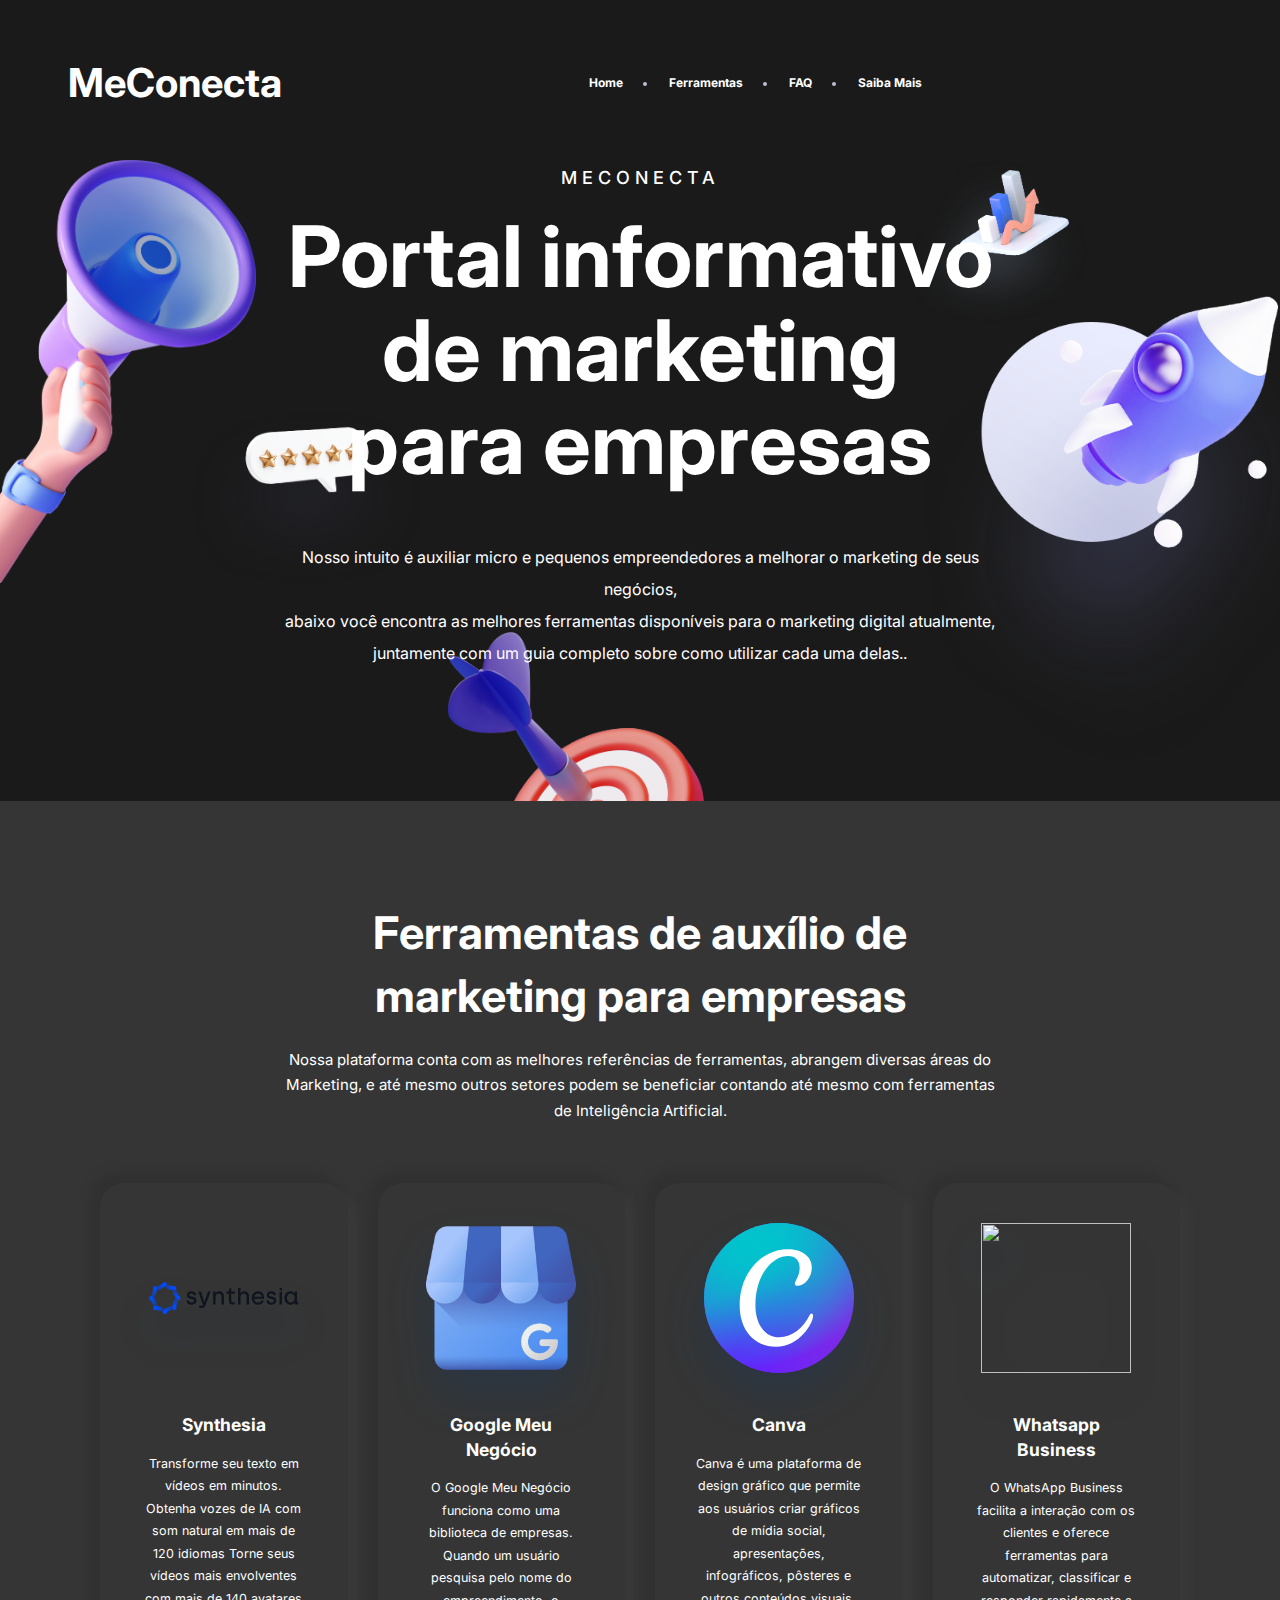
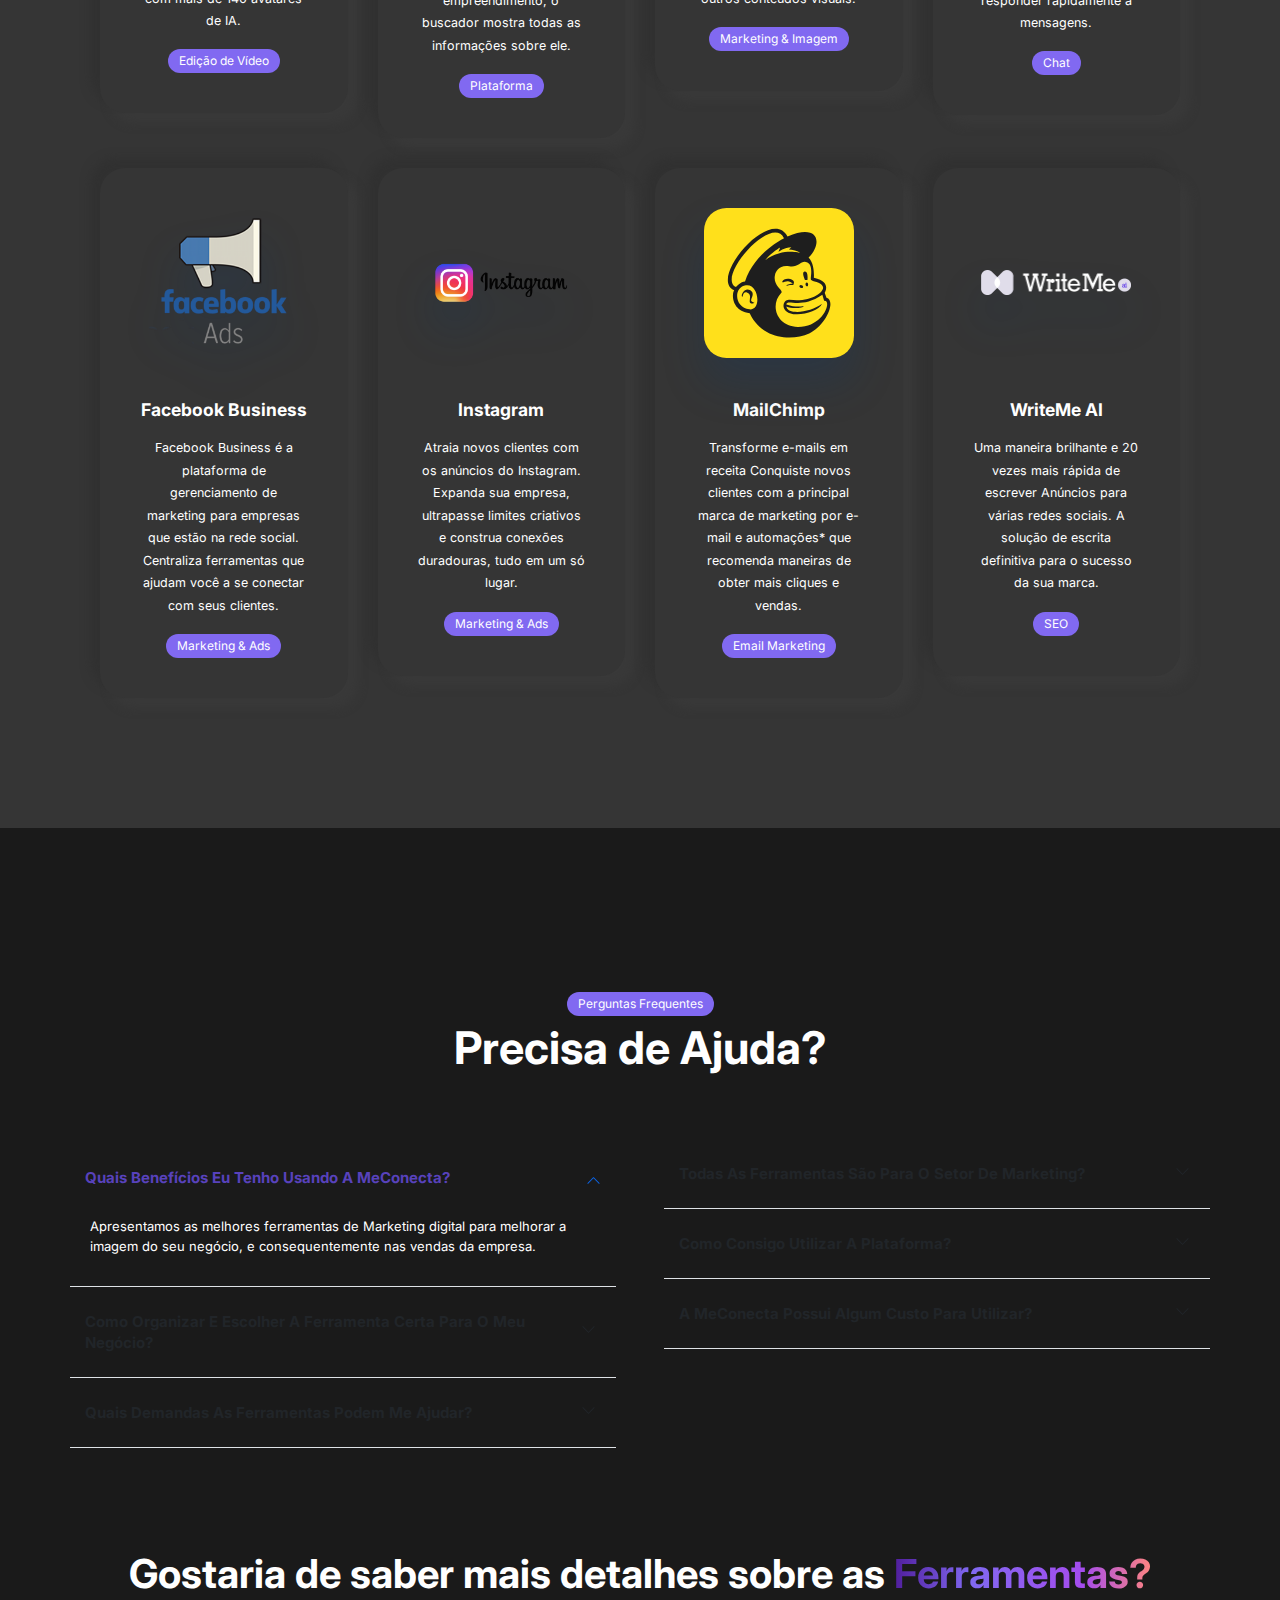
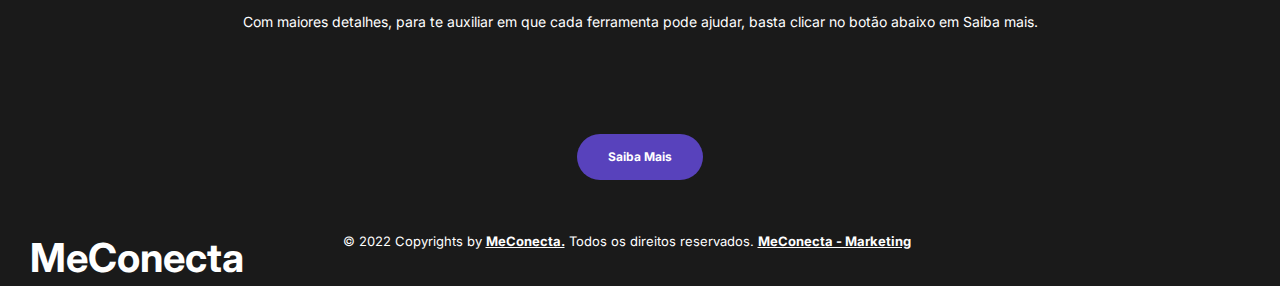
==== commit 37be81fc: "Update index.html" ====
--- a/index.html
+++ b/index.html
@@ -69,7 +69,7 @@
                                 </a>
                             </li>
                             <li class="nav-item">
-                                <a class="nav-link" href="index2.html#saibamais">
+                                <a class="nav-link" href="index2.html#saibamais" target="_blank">
                                     Saiba Mais
                                 </a>
                             </li>
--- a/assets/style.css
+++ b/assets/style.css
@@ -416,8 +416,8 @@
   }
   
   .row:not(.gx-0):not(.gx-1):not(.gx-2):not(.gx-3):not(.gx-4):not(.gx-5) {
-    margin-right: -15px;
-    margin-left: -15px;
+    margin-right: 15px;
+    margin-left: 15px;
   }
   .row:not(.gx-0):not(.gx-1):not(.gx-2):not(.gx-3):not(.gx-4):not(.gx-5) > * {
     padding-right: 15px;
@@ -1478,6 +1478,7 @@
     -webkit-box-pack: center;
         -ms-flex-pack: center;
             justify-content: center;
+	  margin: 50px;
   }
   .butn span,
   .btn span {
@@ -3471,7 +3472,7 @@
   header.style-6 .content {
     background-color: #1a1a1a;
     position: relative;
-    padding: 150px 0 100px;
+    padding: 70px 0 100px;
     border-radius: 30px;
   }
   header.style-6 .info {
@@ -4802,64 +4803,6 @@
   color: #fff;
   opacity: 60%;
 }
-  ---------------------
-
-/* ===============================================================
-			[ * Values Section ] 
-================================================================*/
-/* --------------- Values styles --------------- */
-.values .box {
-  padding: 100px;
-  box-shadow: 0px 0 5px rgba(1, 41, 112, 0.08);
-  text-align: center;
-  transition: 0.3s;
-  height: 100%;
-  margin: 20px;
-}
-
-.values .box img {
-  padding: 30px 50px;
-  transition: 0.5s;
-  transform: scale(1.1);
-  align-items:baseline;
-  align-self: start;
-}
-
-.values .box h3 {
-  font-size: 24px;
-  color: #fff;
-  font-weight: 700;
-  margin-bottom: 18px;
-}
-
-.values .box:hover {
-  box-shadow: 0px 0 30px rgba(1, 41, 112, 0.08);
-}
-
-.values .box:hover img {
-  transform: scale(1);
-}
-
-.section-header {
-  text-align: center;
-  padding: 40px;
-}
-
-.section-header .h2{
-  margin: 100px 0 0 0;
-  padding: 0;
-  font-size: 15px;
-  line-height: 1.7;
-}
-
-@media (max-width: 768px) {
-  .section-header p {
-    font-size: 28px;
-    line-height: 32px;
-  }
-}
-
-
 
 /* ===============================================================
 			[ * faq Section ] 
